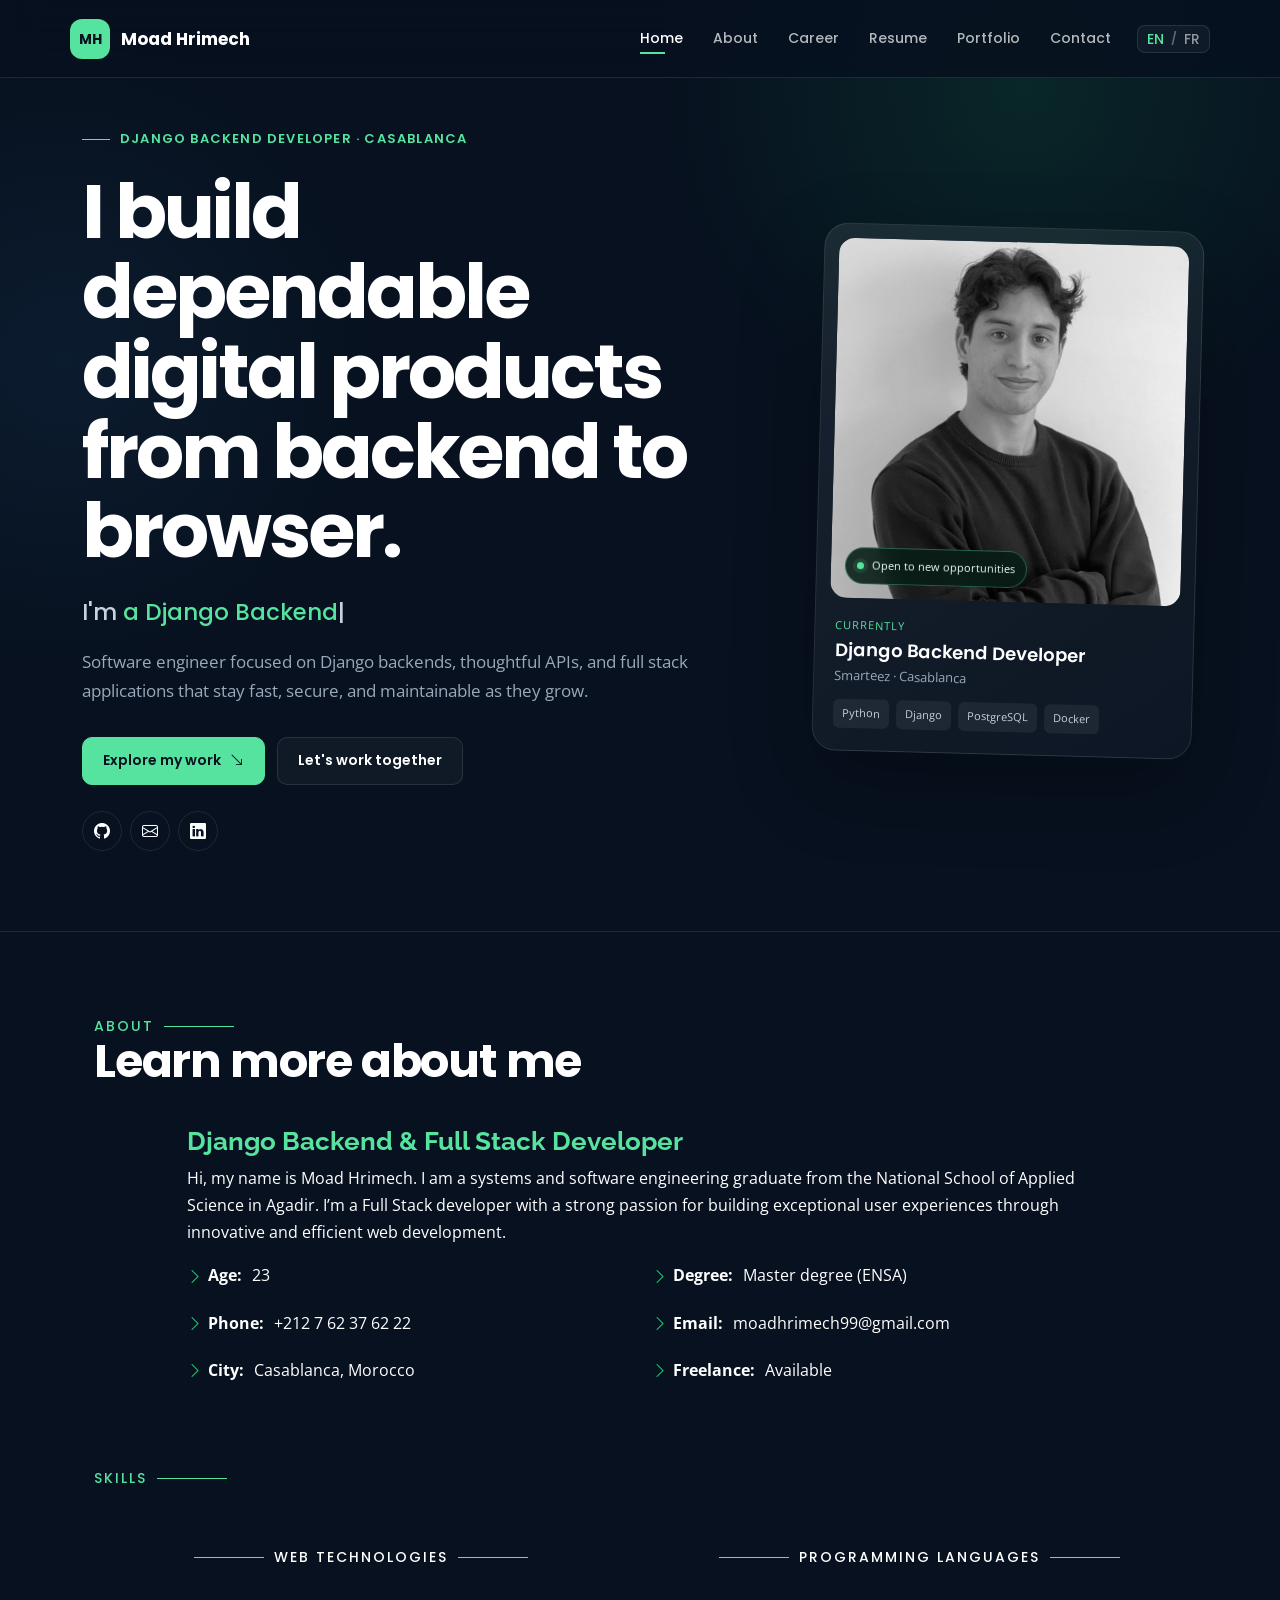
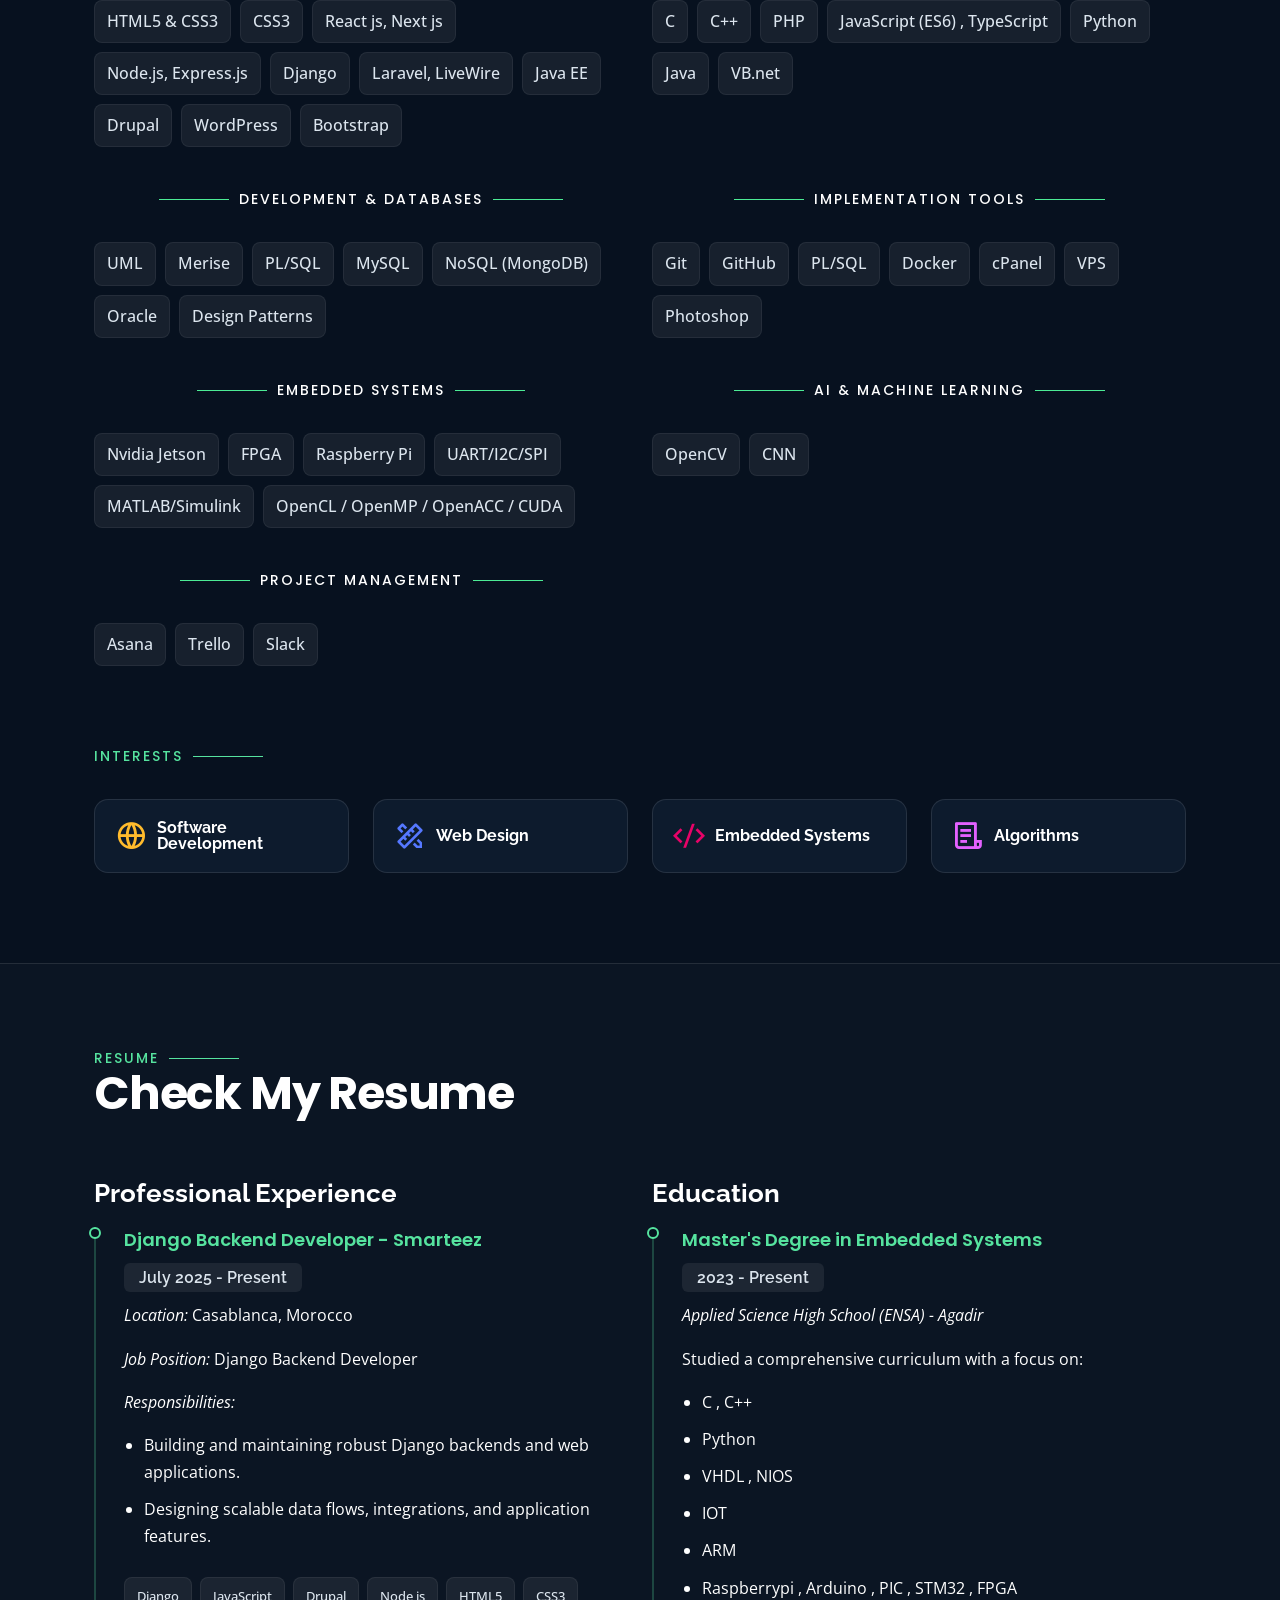
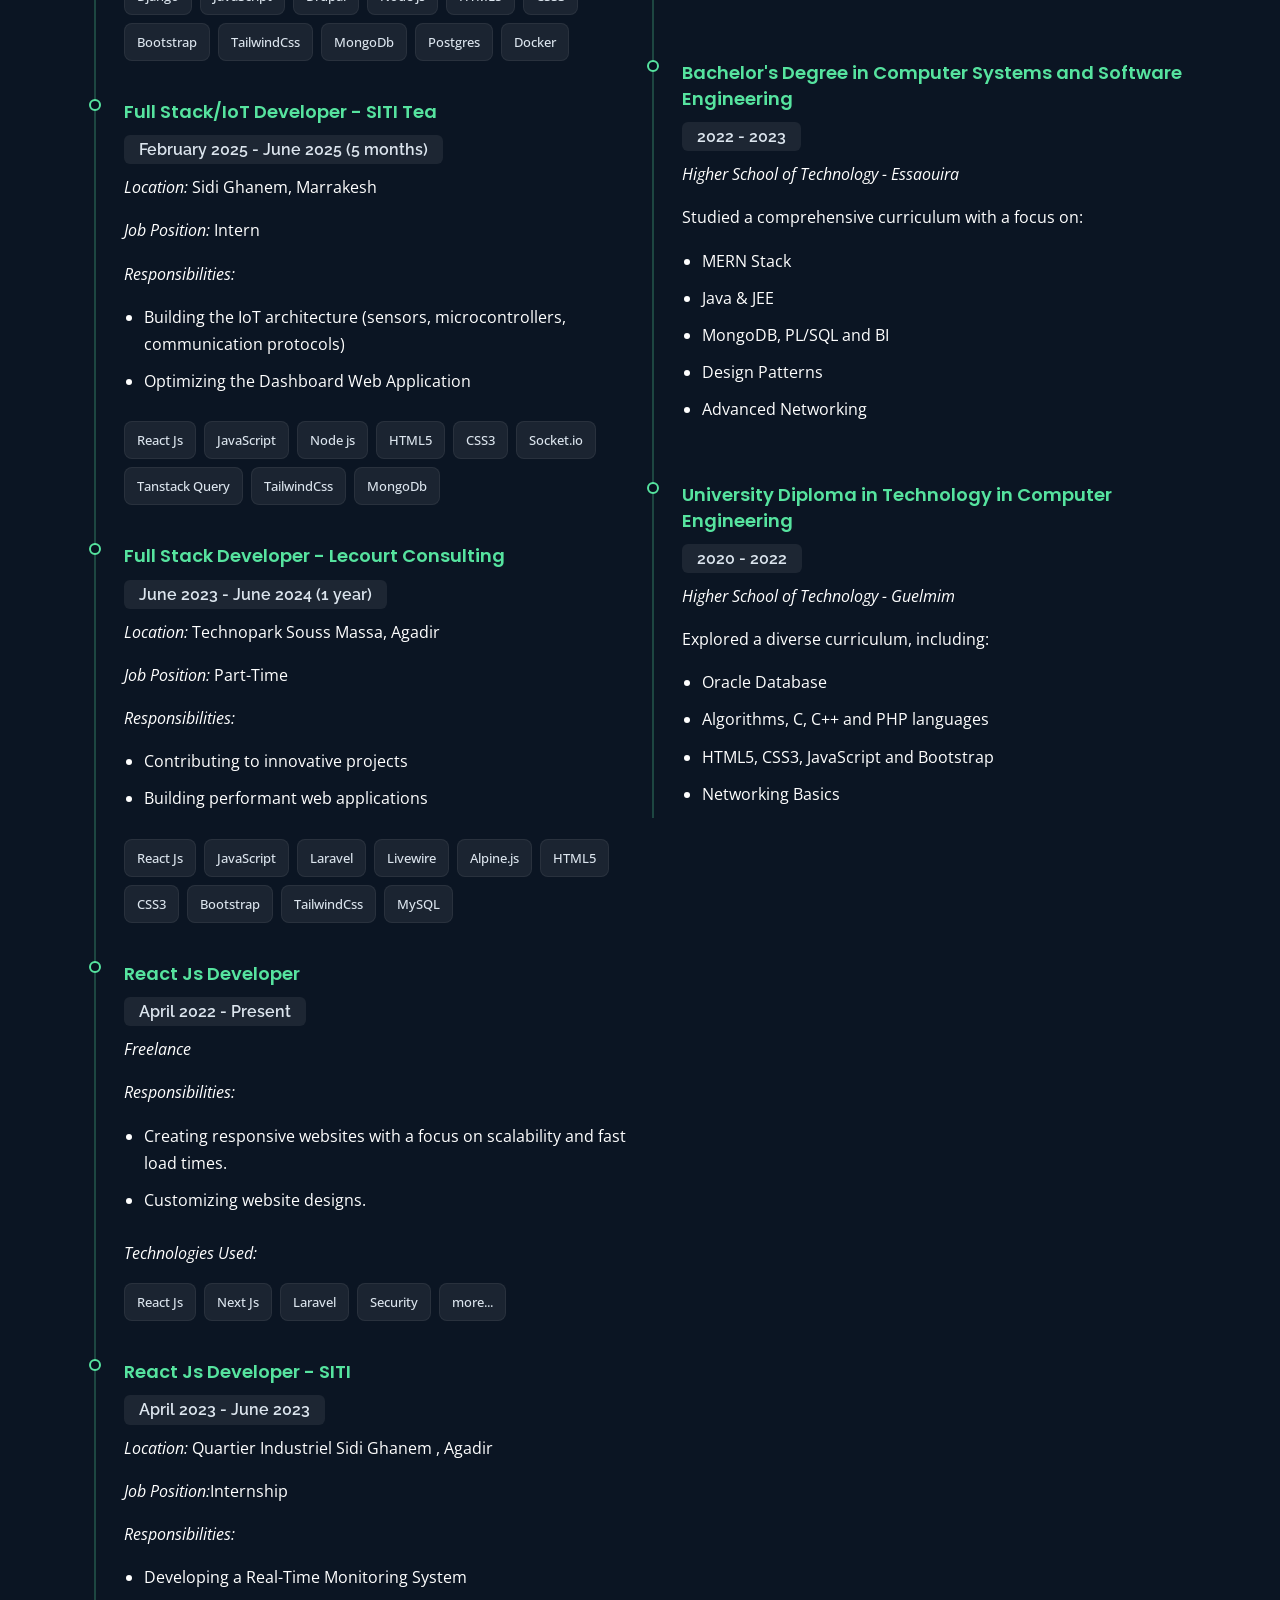
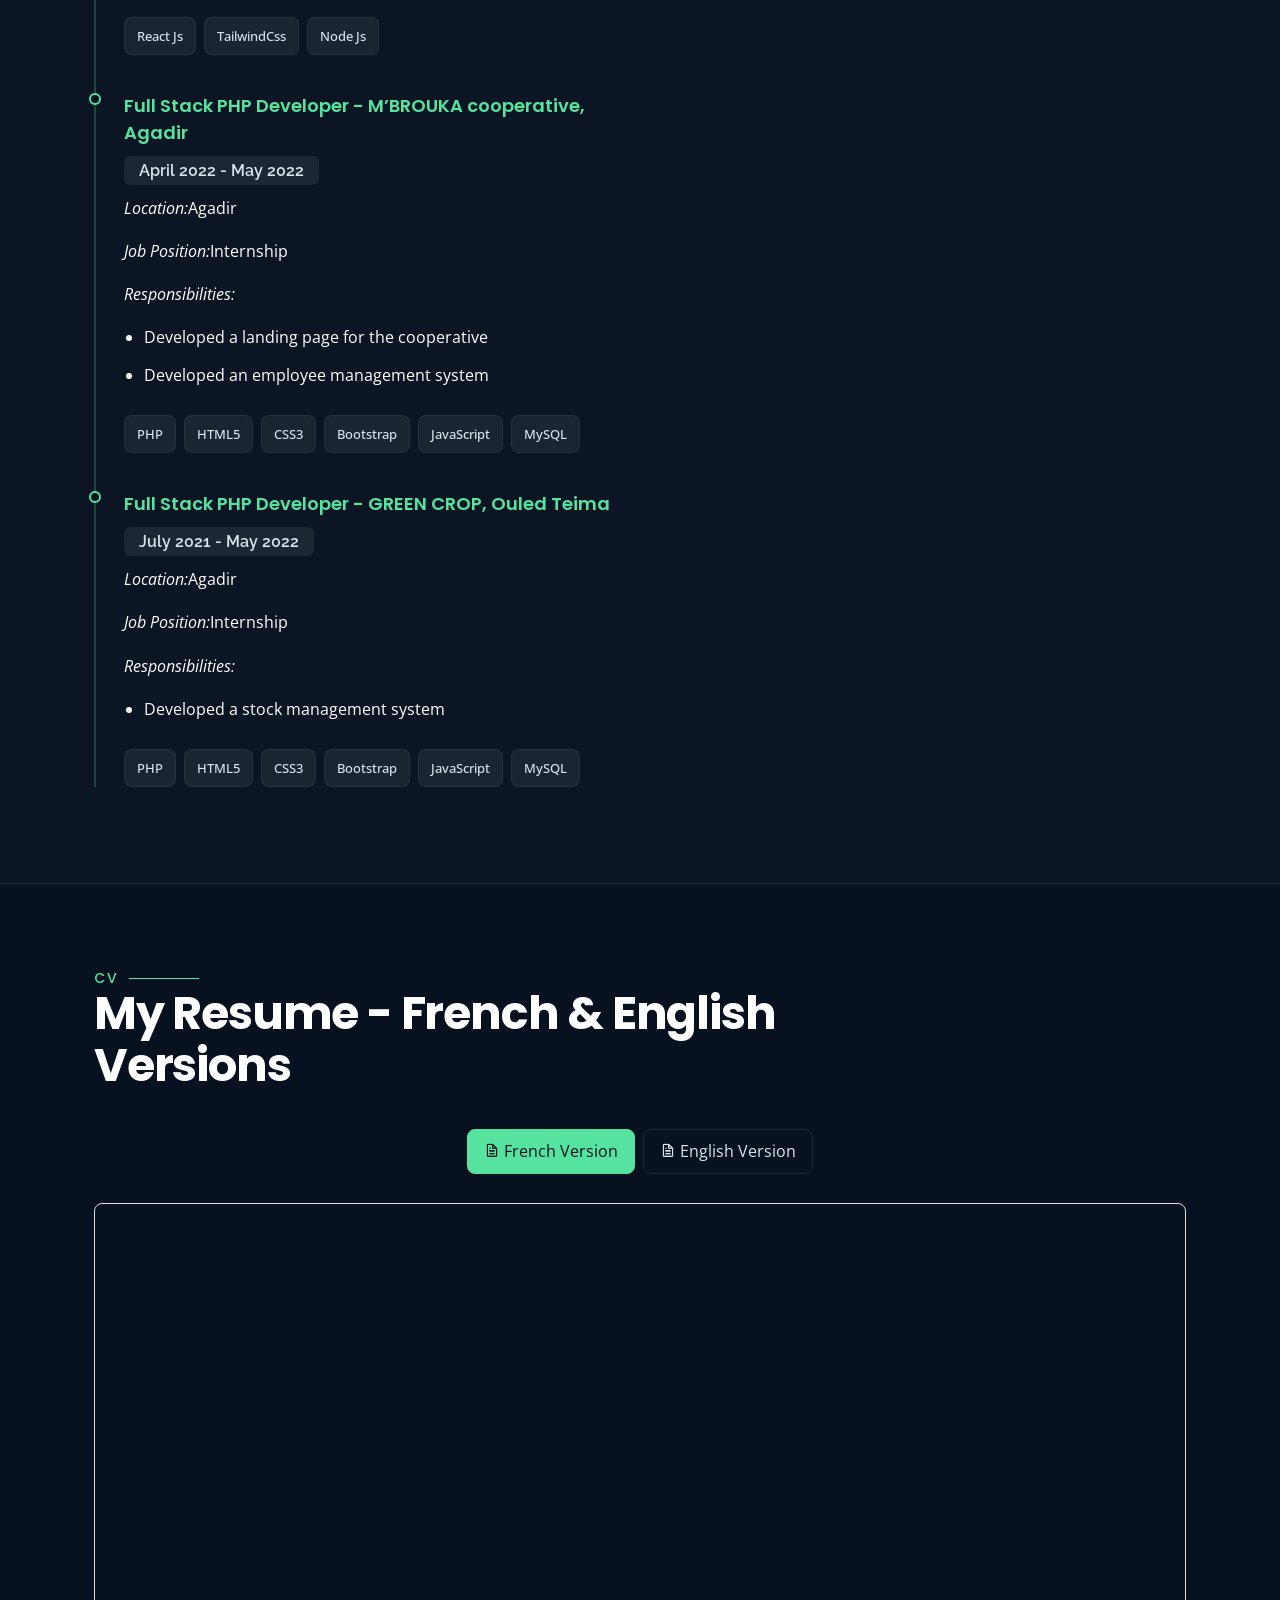
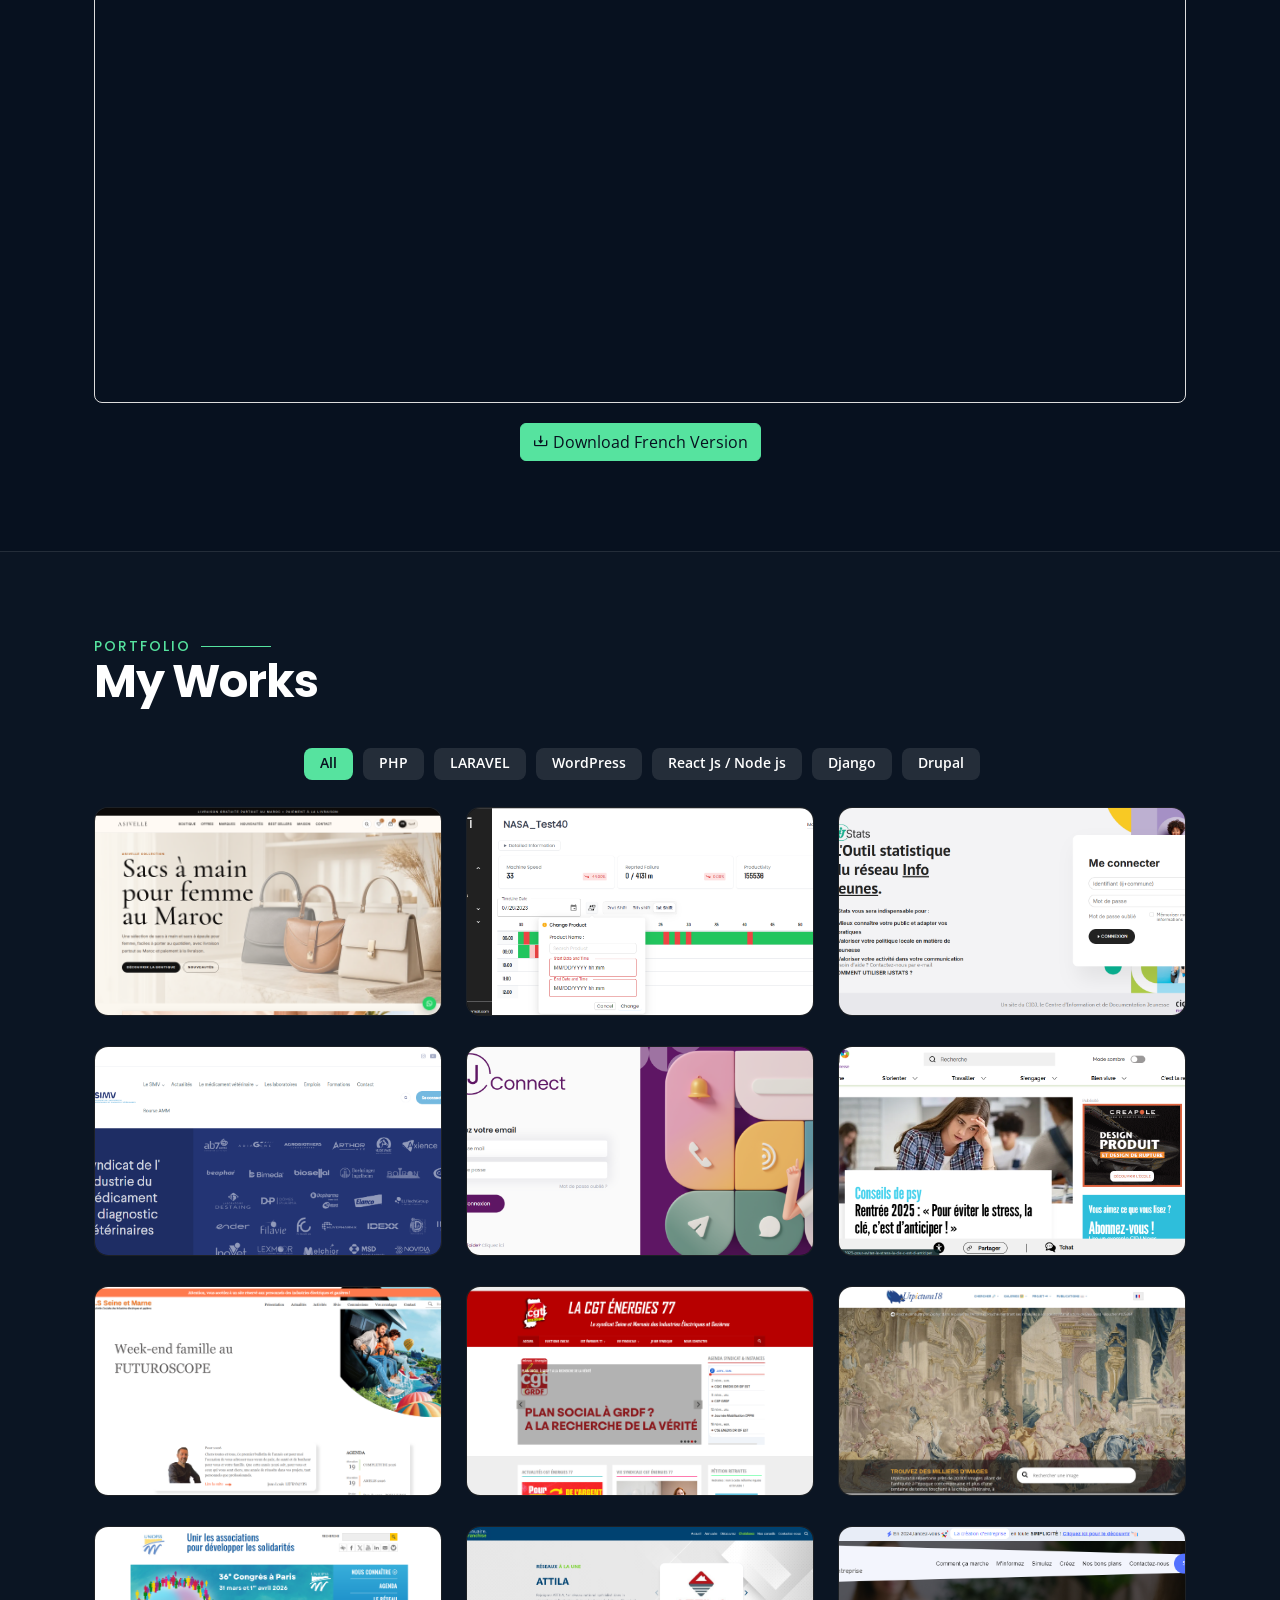
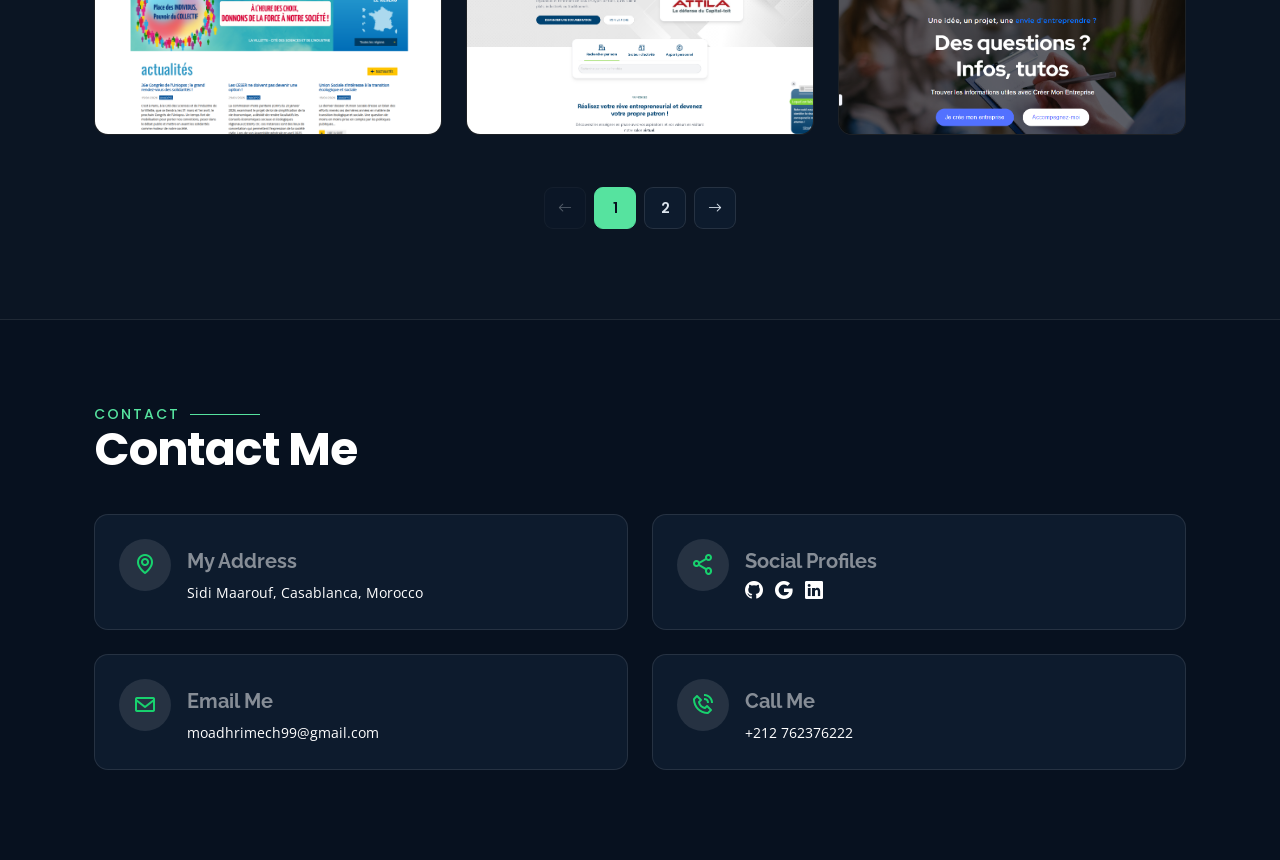
==== index.html @ b6065b47 "new look" ====
<!DOCTYPE html>
<html lang="en">

<head>
  <meta charset="utf-8" />
  <meta content="width=device-width, initial-scale=1.0" name="viewport" />

  <title>Moad Hrimech | Django Backend &amp; Full Stack Developer</title>
  <meta name="description"
    content="Portfolio of Moad Hrimech, a Django backend and full stack developer in Casablanca building APIs, data platforms, and scalable web applications." />
  <meta name="author" content="Moad Hrimech" />
  <meta name="robots" content="index, follow, max-snippet:-1, max-image-preview:large, max-video-preview:-1" />
  <meta name="theme-color" content="#07111f" />
  
  <!-- Canonical URL -->
  <link rel="canonical" href="https://moadhrimech.netlify.app/" />
  <link rel="alternate" hreflang="en" href="https://moadhrimech.netlify.app/" />
  <link rel="alternate" hreflang="fr" href="https://moadhrimech.netlify.app/fr/" />
  <link rel="alternate" hreflang="x-default" href="https://moadhrimech.netlify.app/" />
  
  <!-- Open Graph / Facebook -->
  <meta property="og:type" content="profile" />
  <meta property="og:url" content="https://moadhrimech.netlify.app/" />
  <meta property="og:title" content="Moad Hrimech | Django Backend &amp; Full Stack Developer" />
  <meta property="og:description"
    content="Django backend and full stack developer building reliable APIs, data platforms, and scalable web applications." />
  <meta property="og:image" content="https://moadhrimech.netlify.app/assets/img/image.png" />
  <meta property="og:image:secure_url" content="https://moadhrimech.netlify.app/assets/img/image.png" />
  <meta property="og:image:type" content="image/png" />
  <meta property="og:image:width" content="865" />
  <meta property="og:image:height" content="1221" />
  <meta property="og:image:alt" content="Portrait of Moad Hrimech" />
  <meta property="og:site_name" content="Moad Hrimech Portfolio" />
  <meta property="og:locale" content="en_US" />
  <meta property="og:locale:alternate" content="fr_FR" />
  
  <!-- Twitter -->
  <meta property="twitter:card" content="summary_large_image" />
  <meta property="twitter:url" content="https://moadhrimech.netlify.app/" />
  <meta property="twitter:title" content="Moad Hrimech | Django Backend &amp; Full Stack Developer" />
  <meta property="twitter:description"
    content="Django backend and full stack developer building reliable APIs and scalable web applications." />
  <meta property="twitter:image" content="https://moadhrimech.netlify.app/assets/img/image.png" />
  <meta property="twitter:image:alt" content="Portrait of Moad Hrimech" />

  <!-- Preconnect to external domains for performance -->
  <link rel="preconnect" href="https://fonts.googleapis.com" />
  <link rel="preconnect" href="https://fonts.gstatic.com" crossorigin />
  <link rel="preconnect" href="https://cdnjs.cloudflare.com" />
  <link rel="preconnect" href="https://www.googletagmanager.com" />
  
  <!-- Prefetch for faster DNS resolution -->
  <link rel="dns-prefetch" href="https://fonts.googleapis.com" />
  <link rel="dns-prefetch" href="https://cdnjs.cloudflare.com" />

<!-- Google tag (gtag.js) -->
<script async src="https://www.googletagmanager.com/gtag/js?id=G-MBV0849548"></script>
<script>
  window.dataLayer = window.dataLayer || [];
  function gtag(){dataLayer.push(arguments);}
  gtag('js', new Date());

  gtag('config', 'G-MBV0849548');
</script>

  <!-- Structured Data - Person & WebSite Schema -->
  <script id="person-schema" type="application/ld+json">
  {
    "@context": "https://schema.org",
    "@type": "Person",
    "name": "Moad Hrimech",
    "alternateName": "Hrimech Moad",
    "url": "https://moadhrimech.netlify.app/",
    "image": "https://moadhrimech.netlify.app/assets/img/image.png",
    "description": "Django backend and full stack developer specializing in reliable APIs and scalable web applications",
    "jobTitle": "Django Backend Developer",
    "worksFor": {
      "@type": "Organization",
      "name": "Smarteez"
    },
    "knowsLanguage": ["English", "French", "Arabic"],
    "sameAs": [
      "https://github.com/cdmoad",
      "https://www.linkedin.com/in/moad-hrimech-99b88822b/"
    ],
    "contactPoint": {
      "@type": "ContactPoint",
      "contactType": "Professional Contact",
      "telephone": "+212-762-376-222",
      "email": "moadhrimech99@gmail.com"
    },
    "address": {
      "@type": "PostalAddress",
      "addressLocality": "Casablanca",
      "addressRegion": "Casablanca",
      "addressCountry": "MA",
      "streetAddress": "Sidi Maarouf"
    },
    "knowsAbout": [
      "React.js",
      "Node.js",
      "Laravel",
      "Livewire",
      "Drupal",
      "Django",
      "PHP",
      "JavaScript",
      "TypeScript",
      "MySQL",
      "MongoDB",
      "Docker",
      "Git"
    ]
  }
  </script>
  
  <!-- Structured Data - WebSite Schema -->
  <script id="website-schema" type="application/ld+json">
  {
    "@context": "https://schema.org",
    "@type": "WebSite",
    "name": "Moad Hrimech | Django Backend & Full Stack Developer",
    "url": "https://moadhrimech.netlify.app/",
    "description": "Portfolio of Moad Hrimech, Django backend and full stack developer",
    "image": "https://moadhrimech.netlify.app/assets/img/image.png",
    "author": {
      "@type": "Person",
      "name": "Moad Hrimech"
    },
    "inLanguage": ["en-US", "fr-FR"]
  }
  </script>

  <!-- Favicons -->
  <link href="/assets/img/favicon.png" rel="icon" />

  <!-- Google Fonts -->
  <link
    href="https://fonts.googleapis.com/css?family=Open+Sans:300,300i,400,400i,600,600i,700,700i|Raleway:300,300i,400,400i,500,500i,600,600i,700,700i|Poppins:300,300i,400,400i,500,500i,600,600i,700,700i&amp;display=swap"
    rel="stylesheet" />

  <!-- Vendor CSS Files -->
  <link rel="stylesheet" href="https://cdnjs.cloudflare.com/ajax/libs/animate.css/4.1.1/animate.min.css" />
  <link href="/assets/vendor/bootstrap/css/bootstrap.min.css" rel="stylesheet" />
  <link href="/assets/vendor/bootstrap-icons/bootstrap-icons.css" rel="stylesheet" />
  <link href="/assets/vendor/boxicons/css/boxicons.min.css" rel="stylesheet" />
  <link href="/assets/vendor/remixicon/remixicon.css" rel="stylesheet" />
  <link href="/assets/vendor/swiper/swiper-bundle.min.css" rel="stylesheet" />

  <!-- Template Main CSS File -->
  <link href="/assets/css/style.css" rel="stylesheet" />


</head>

<body>
  <a class="skip-link" href="#about">Skip to content</a>
  <!-- ======= Header ======= -->
  <header id="header">
    <div class="container header-shell">
      <a class="brand" href="#header" aria-label="Moad Hrimech, home">
        <span class="brand-mark">MH</span>
        <span>Moad Hrimech</span>
      </a>
      <nav id="navbar" class="navbar">
        <ul>
          <li><a class="nav-link active" href="#header">Home</a></li>
          <li><a class="nav-link" href="#about">About</a></li>
          <li><a class="nav-link" href="#resume">Career</a></li>
          <li><a class="nav-link" href="#cv">Resume</a></li>
          <li><a class="nav-link" href="#portfolio">Portfolio</a></li>
          <li><a class="nav-link" href="#contact">Contact</a></li>
        </ul>
        <div class="language-switcher" aria-label="Language selector">
          <a href="/" data-language="en" lang="en">EN</a>
          <span aria-hidden="true">/</span>
          <a href="/fr/" data-language="fr" lang="fr">FR</a>
        </div>
        <i class="bi bi-list mobile-nav-toggle"></i>
      </nav>
      <div class="hero-grid">
        <div class="hero-copy">
          <p class="eyebrow"><span></span> Django backend developer · Casablanca</p>
          <h1>I build dependable digital products from backend to browser.</h1>
          <p class="hero-role">I'm <span class="typing"></span></p>
          <p class="hero-intro">
            Software engineer focused on Django backends, thoughtful APIs, and full stack applications that stay fast,
            secure, and maintainable as they grow.
          </p>
          <div class="hero-actions">
            <a class="button button-primary" href="#portfolio">Explore my work <i class="bi bi-arrow-down-right"></i></a>
            <a class="button button-secondary" href="mailto:moadhrimech99@gmail.com">Let's work together</a>
          </div>
          <div class="social-links" aria-label="Social links">
            <a href="https://github.com/cdmoad" class="github" aria-label="GitHub"><i class="bi bi-github"></i></a>
            <a href="mailto:moadhrimech99@gmail.com" class="google" aria-label="Email"><i class="bi bi-envelope"></i></a>
            <a href="https://www.linkedin.com/in/moad-hrimech-99b88822b/" target="_blank" rel="noreferrer" class="linkedin" aria-label="LinkedIn"><i class="bi bi-linkedin"></i></a>
          </div>
        </div>
        <div class="hero-card" aria-label="Current role">
          <div class="hero-photo-wrap">
            <img src="/assets/img/image.png" width="865" height="1221" alt="Moad Hrimech, Django backend and full stack developer" class="hero-photo" decoding="async" fetchpriority="high" />
            <span class="availability"><i></i> Open to new opportunities</span>
          </div>
          <div class="current-role">
            <span class="role-label">Currently</span>
            <strong>Django Backend Developer</strong>
            <span>Smarteez · Casablanca</span>
          </div>
          <div class="hero-stack" aria-label="Core technologies">
            <span>Python</span><span>Django</span><span>PostgreSQL</span><span>Docker</span>
          </div>
        </div>
      </div>
    </div>
  </header>
  <!-- End Header -->

  <!-- ======= About Section ======= -->
  <section id="about" class="about">
    <!-- ======= About Me ======= -->
    <div class="about-me container">
      <div class="section-title">
        <h2>About</h2>
        <p>Learn more about me</p>
      </div>

      <div class="row">
        <div class="col-lg-10 content">
          <h3>Django Backend &amp; Full Stack Developer</h3>
          <p>
            Hi, my name is Moad Hrimech. I am a systems and software engineering graduate from the National School of Applied Science in Agadir. I’m a Full Stack developer with a strong passion for building exceptional user experiences through innovative and efficient web development.


          </p>
          <div class="row">
            <div class="col-lg-6">
              <ul>
                <li>
                  <i class="bi bi-chevron-right"></i> <strong>Age:</strong>
                  <span id="ageSpan"></span>
                </li>
                <li>
                  <i class="bi bi-chevron-right"></i> <strong>Phone:</strong>
                  <span>+212 7 62 37 62 22</span>
                </li>
                <li>
                  <i class="bi bi-chevron-right"></i> <strong>City:</strong>
                  <span>Casablanca, Morocco</span>
                </li>
              </ul>
            </div>
            <div class="col-lg-6">
              <ul>
                <li>
                  <i class="bi bi-chevron-right"></i>
                  <strong>Degree:</strong> <span>Master degree (ENSA)</span>
                </li>
                <li>
                  <i class="bi bi-chevron-right"></i> <strong>Email:</strong>
                  <span>moadhrimech99@gmail.com</span>
                </li>
                <li>
                  <i class="bi bi-chevron-right"></i>
                  <strong>Freelance:</strong> <span>Available</span>
                </li>
              </ul>
            </div>
          </div>
        </div>
      </div>
    </div>
    <!-- End About Me -->

    <!-- ======= Counts ======= -->
    <!-- <div class="counts container">

      <div class="row">

        <div class="col-lg-3 col-md-6">
          <div class="count-box">
            <i class="bi bi-emoji-smile"></i>
            <span data-purecounter-start="0" data-purecounter-end="232" data-purecounter-duration="1"
              class="purecounter"></span>
            <p>Happy Clients</p>
          </div>
        </div>

        <div class="col-lg-3 col-md-6 mt-5 mt-md-0">
          <div class="count-box">
            <i class="bi bi-journal-richtext"></i>
            <span data-purecounter-start="0" data-purecounter-end="521" data-purecounter-duration="1"
              class="purecounter"></span>
            <p>Projects</p>
          </div>
        </div>

        <div class="col-lg-3 col-md-6 mt-5 mt-lg-0">
          <div class="count-box">
            <i class="bi bi-headset"></i>
            <span data-purecounter-start="0" data-purecounter-end="1463" data-purecounter-duration="1"
              class="purecounter"></span>
            <p>Hours Of Support</p>
          </div>
        </div>

        <div class="col-lg-3 col-md-6 mt-5 mt-lg-0">
          <div class="count-box">
            <i class="bi bi-award"></i>
            <span data-purecounter-start="0" data-purecounter-end="24" data-purecounter-duration="1"
              class="purecounter"></span>
            <p>Awards</p>
          </div>
        </div>

      </div>

    </div> -->
    <!-- End Counts -->

    <!-- ======= Skills  ======= -->
    <div class="skills container">
      <div class="section-title">
        <h2>Skills</h2>
      </div>
      <div class="row skills-content">
        <!-- Start Web technologies-->
        <div class="col-lg-6">
          <div class="sub-section-title section-title">
            <h5>Web technologies</h5>
          </div>
          <ul class="skills-list">
            <li>HTML5 & CSS3</li>
            <li>CSS3</li>
            <li>React js, Next js</li>
            <li>Node.js, Express.js</li>
            <li>Django</li>
            <li>Laravel, LiveWire</li>
            <li>Java EE</li>
            <li>Drupal</li>
            <li>WordPress</li>
            <li>Bootstrap</li>
          </ul>
        </div>
        <!-- End Web technologies-->
        <!-- Start Programming Languages-->
        <div class="col-lg-6">
          <div class="sub-section-title section-title">
            <h5>Programming Languages</h5>
          </div>
          <ul class="skills-list">
            <li>C</li>
            <li>C++</li>
            <li>PHP</li>
            <li>JavaScript (ES6) , TypeScript</li>
            <li>Python</li>
            <li>Java</li>
            <li>VB.net</li>
          </ul>
        </div>
        <!-- End Programming Languages-->
      </div>
      <div class="row skills-content">
        <!-- Start Development & Databases-->
        <div class="col-lg-6">
          <div class="sub-section-title section-title">
            <h5>Development & Databases</h5>
          </div>
          <ul class="skills-list">
            <li>UML</li>
            <li>Merise</li>
            <li>PL/SQL</li>
            <li>MySQL</li>
            <li>NoSQL (MongoDB)</li>
            <li>Oracle</li>
            <li>Design Patterns</li>
          </ul>
        </div>
        <!-- End Development & Databases-->
        <!-- Start Implementation Tools-->
        <div class="col-lg-6">
          <div class="sub-section-title section-title">
            <h5>Implementation Tools</h5>
          </div>
          <ul class="skills-list">
            <li>Git</li>
            <li>GitHub</li>
            <li>PL/SQL</li>
            <li>Docker</li>
            <li>cPanel</li>
            <li>VPS</li>
            <li>Photoshop</li>
          </ul>
        </div>
        <!-- End Implementation Tools-->
      </div>
      <div class="row skills-content">
        <!-- Start Embedded Systems Skills -->
        <div class="col-lg-6">
          <div class="sub-section-title section-title">
            <h5>Embedded Systems</h5>
          </div>
          <ul class="skills-list">
            <li>Nvidia Jetson</li>
            <li>FPGA</li>
            <li>Raspberry Pi</li>
            <li>UART/I2C/SPI</li>
            <li>MATLAB/Simulink</li>
            <li>OpenCL / OpenMP / OpenACC / CUDA</li>
          </ul>
        </div>
        <!-- End Embedded Systems Skills -->
        <div class="col-lg-6">
          <div class="sub-section-title section-title">
            <h5>AI & Machine Learning</h5>
          </div>
          <ul class="skills-list">
            <li>OpenCV</li>
            <li>CNN</li>
          </ul>
        </div>
        
        <!-- End Development Skills -->
      </div>
      
      <div class="row skills-content">
        <!-- Start IProject Management-->
        <div class="col-lg-6">
          <div class="sub-section-title section-title">
            <h5>Project Management</h5>
          </div>
          <ul class="skills-list">
            <li>Asana</li>
            <li>Trello</li>
            <li>Slack</li>
          </ul>
        </div>
        <!-- End IProject Management-->
      </div>
    </div>
    <!-- End Skills -->

    <!-- ======= Interests ======= -->
    <div class="interests container">
      <div class="section-title">
        <h2>Interests</h2>
      </div>
      <div class="row">
        <div class="col-lg-3 col-md-4">
          <div class="icon-box">
            <i class="ri-global-line" style="color: #ffbb2c"></i>
            <h3>Software Development</h3>
          </div>
        </div>
        <div class="col-lg-3 col-md-4 mt-4 mt-md-0">
          <div class="icon-box">
            <i class="ri-pencil-ruler-2-line" style="color: #5578ff"></i>
            <h3>Web Design</h3>
          </div>
        </div>
        <div class="col-lg-3 col-md-4 mt-4 mt-md-0">
          <div class="icon-box">
            <i class="ri-code-s-slash-fill" style="color: #e80368"></i>
            <h3>Embedded Systems</h3>
          </div>
        </div>
        <div class="col-lg-3 col-md-4 mt-4 mt-lg-0">
          <div class="icon-box">
            <i class="ri-file-list-3-line" style="color: #e361ff"></i>
            <h3>Algorithms</h3>
          </div>
        </div>
      </div>
    </div>
    <!-- End Interests -->

    <!-- ======= Testimonials ======= -->
    <!-- <div class="testimonials container">
      <div class="section-title">
        <h2>Testimonials</h2>
      </div>
      <div class="testimonials-slider swiper" data-aos="fade-up" data-aos-delay="100">
        <div class="swiper-wrapper">
          <div class="swiper-slide">
            <div class="testimonial-item">
              <p>
                <i class="bx bxs-quote-alt-left quote-icon-left"></i>
                Proin iaculis purus consequat sem cure digni ssim donec porttitora entum suscipit rhoncus. Accusantium
                quam, ultricies eget id, aliquam eget nibh et. Maecen aliquam, risus at semper.
                <i class="bx bxs-quote-alt-right quote-icon-right"></i>
              </p>
              <img src="/assets/img/testimonials/testimonials-1.jpg" class="testimonial-img" alt="">
              <h3>Saul Goodman</h3>
              <h4>Ceo &amp; Founder</h4>
            </div>
          </div>
          <div class="swiper-slide">
            <div class="testimonial-item">
              <p>
                <i class="bx bxs-quote-alt-left quote-icon-left"></i>
                Export tempor illum tamen malis malis eram quae irure esse labore quem cillum quid cillum eram malis
                quorum velit fore eram velit sunt aliqua noster fugiat irure amet legam anim culpa.
                <i class="bx bxs-quote-alt-right quote-icon-right"></i>
              </p>
              <img src="/assets/img/testimonials/testimonials-2.jpg" class="testimonial-img" alt="">
              <h3>Sara Wilsson</h3>
              <h4>Designer</h4>
            </div>
          </div>
        </div>
        <div class="swiper-pagination"></div>
      </div>
      <div class="owl-carousel testimonials-carousel">
      </div>
    </div> -->
    <!-- End Testimonials  -->
  </section>
  <!-- End About Section -->

  <!-- ======= Resume Section ======= -->
  <section id="resume" class="resume">
    <div class="container">
      <div class="section-title">
        <h2>Resume</h2>
        <p>Check My Resume</p>
      </div>

      <div class="row">
        <div class="col-lg-6">
          <h3 class="resume-title">Professional Experience</h3>
          <div class="resume-item">
            <h4>Django Backend Developer - Smarteez</h4>
            <h5>July 2025 - Present</h5>
            <p><em>Location:</em> Casablanca, Morocco</p>
            <p><em>Job Position:</em> Django Backend Developer</p>
            <p><em>Responsibilities:</em></p>
            <ul>
              <li>Building and maintaining robust Django backends and web applications.</li>
              <li>Designing scalable data flows, integrations, and application features.</li>
            </ul>
            <div class="used-technologies">
              <span>Django</span>
              <span>JavaScript</span>
              <span>Drupal</span>
              <span>Node js</span>
              <span>HTML5</span>
              <span>CSS3</span>
              <span>Bootstrap</span>
              <span>TailwindCss</span>
              <span>MongoDb</span>
              <span>Postgres</span>
              <span>Docker</span>
            </div>
          </div>
          <div class="resume-item">
            <h4>Full Stack/IoT Developer - SITI Tea</h4>
            <h5>February 2025 - June 2025 (5 months)</h5>
            <p><em>Location:</em> Sidi Ghanem, Marrakesh</p>
            <p><em>Job Position:</em> Intern</p>
            <p><em>Responsibilities:</em></p>
            <ul>
              <li>Building the IoT architecture (sensors, microcontrollers, communication protocols)</li>
              <li>Optimizing the Dashboard Web Application</li>
            </ul>
            <div class="used-technologies">
              <span>React Js</span>
              <span>JavaScript</span>
              <span>Node js</span>
              <span>HTML5</span>
              <span>CSS3</span>
              <span>Socket.io</span>
              <span>Tanstack Query</span>
              <span>TailwindCss</span>
              <span>MongoDb</span>
            </div>
          </div>
          <div class="resume-item">
            <h4>Full Stack Developer - Lecourt Consulting</h4>
            <h5>June 2023 - June 2024 (1 year)</h5>
            <p><em>Location:</em> Technopark Souss Massa, Agadir</p>
            <p><em>Job Position:</em> Part-Time</p>
            <p><em>Responsibilities:</em></p>
            <ul>
              <li>Contributing to innovative projects</li>
              <li>Building performant web applications</li>
            </ul>
            <div class="used-technologies">
              <span>React Js</span>
              <span>JavaScript</span>
              <span>Laravel</span>
              <span>Livewire</span>
              <span>Alpine.js</span>
              <span>HTML5</span>
              <span>CSS3</span>
              <span>Bootstrap</span>
              <span>TailwindCss</span>
              <span>MySQL</span>
            </div>
          </div>
          <div class="resume-item">
            <h4>React Js Developer</h4>
            <h5>April 2022 - Present</h5>
            <p><em>Freelance</em></p>
            <p><em>Responsibilities:</em></p>
            <ul>
              <li>
                Creating responsive websites with a focus on scalability and fast load times.
              </li>
              <li>Customizing website designs.</li>
            </ul>
            <p><em>Technologies Used:</em></p>
            <div class="used-technologies">
              <span>React Js</span>
              <span>Next Js</span>
              <span>Laravel</span>
              <span>Security</span>
              <span>more...</span>
            </div>
          </div>

          <div class="resume-item">
            <h4>React Js Developer - SITI</h4>
            <h5>April 2023 - June 2023</h5>
            <p><em>Location:</em> Quartier Industriel Sidi Ghanem , Agadir</p>
            <p><em>Job Position:</em>Internship</p>
            <p><em>Responsibilities:</em></p>
            <ul>
              <li>Developing a Real-Time Monitoring System</li>
            </ul>
            <div class="used-technologies">
              <span>React Js</span>
              <span>TailwindCss</span>
              <span>Node Js</span>
            </div>
          </div>
          <div class="resume-item">
            <h4>
              Full Stack PHP Developer - M’BROUKA cooperative,
              Agadir
            </h4>
            <h5>April 2022 - May 2022</h5>
            <p><em>Location:</em>Agadir</p>
            <p><em>Job Position:</em>Internship</p>
            <p><em>Responsibilities:</em></p>
            <ul>
              <li>Developed a landing page for the cooperative</li>
              <li>Developed an employee management system</li>
            </ul>
            <div class="used-technologies">
              <span>PHP</span>
              <span>HTML5</span>
              <span>CSS3</span>
              <span>Bootstrap</span>
              <span>JavaScript</span>
              <span>MySQL</span>
            </div>
          </div>
          <div class="resume-item">
            <h4>
              Full Stack PHP Developer - GREEN CROP,
              Ouled Teima
            </h4>
            <h5>July 2021 - May 2022</h5>
            <p><em>Location:</em>Agadir</p>
            <p><em>Job Position:</em>Internship</p>
            <p><em>Responsibilities:</em></p>
            <ul>
              <li>Developed a stock management system</li>
            </ul>
            <div class="used-technologies">
              <span>PHP</span>
              <span>HTML5</span>
              <span>CSS3</span>
              <span>Bootstrap</span>
              <span>JavaScript</span>
              <span>MySQL</span>
            </div>
          </div>
        </div>
        <div class="col-lg-6">
          <h3 class="resume-title">Education</h3>
          <div class="resume-item">
            <h4>
              Master's Degree in Embedded Systems
            </h4>
            <h5>2023 - Present</h5>
            <p><em>Applied Science High School (ENSA) - Agadir</em></p>
            <p>Studied a comprehensive curriculum with a focus on:</p>
            <ul>
              <li>C , C++</li>
              <li>Python</li>
              <li>VHDL , NIOS</li>
              <li>IOT</li>
              <li>ARM</li>
              <li>Raspberrypi , Arduino , PIC , STM32 , FPGA</li>
            </ul>
          </div>
          <div class="resume-item">
            <h4>
              Bachelor's Degree in Computer Systems and Software Engineering
            </h4>
            <h5>2022 - 2023</h5>
            <p><em>Higher School of Technology - Essaouira</em></p>
            <p>Studied a comprehensive curriculum with a focus on:</p>
            <ul>
              <li>MERN Stack</li>
              <li>Java & JEE</li>
              <li>MongoDB, PL/SQL and BI</li>
              <li>Design Patterns</li>
              <li>Advanced Networking</li>
            </ul>
          </div>
          <div class="resume-item">
            <h4>University Diploma in Technology in Computer Engineering</h4>
            <h5>2020 - 2022</h5>
            <p><em>Higher School of Technology - Guelmim</em></p>
            <p>Explored a diverse curriculum, including:</p>
            <ul>
              <li>Oracle Database</li>
              <li>Algorithms, C, C++ and PHP languages</li>
              <li>HTML5, CSS3, JavaScript and Bootstrap</li>
              <li>Networking Basics</li>
            </ul>
          </div>
        </div>
      </div>
    </div>
  </section>
  <!-- End Resume Section -->

  <!-- ======= Services Section ======= -->
  <section id="cv" class="cv">
    <div class="container">
      <div class="section-title">
        <h2>CV</h2>
        <p>My Resume - French & English Versions</p>
      </div>

      <!-- Resume Tabs -->
      <div class="resume-tabs">
        <ul class="nav nav-tabs" id="resumeTabs" role="tablist" style="margin-bottom: 30px; justify-content: center;">
          <li class="nav-item" role="presentation">
            <button class="nav-link active" id="french-tab" data-bs-toggle="tab" data-bs-target="#frenchResume" type="button" role="tab" aria-controls="frenchResume" aria-selected="true">
              <i class="bx bx-file"></i> French Version
            </button>
          </li>
          <li class="nav-item" role="presentation">
            <button class="nav-link" id="english-tab" data-bs-toggle="tab" data-bs-target="#englishResume" type="button" role="tab" aria-controls="englishResume" aria-selected="false">
              <i class="bx bx-file"></i> English Version
            </button>
          </li>
        </ul>

        <div class="tab-content" id="resumeTabContent">
          <!-- French Resume Tab -->
          <div class="tab-pane fade show active" id="frenchResume" role="tabpanel" aria-labelledby="french-tab">
            <div style="height: 800px; border: 1px solid #ddd; border-radius: 8px; overflow: hidden;">
              <iframe id="french-pdf-viewer" src="/assets/documents/cv.pdf#navpanes=0&amp;page=1&amp;zoom=page-width" title="French resume PDF" loading="lazy" style="width: 100%; height: 100%; border: none;"></iframe>
            </div>
            <div style="text-align: center; margin-top: 20px;">
              <a href="/assets/documents/cv.pdf" download class="btn btn-primary">
                <i class="bx bx-download"></i> Download French Version
              </a>
            </div>
          </div>

          <!-- English Resume Tab -->
          <div class="tab-pane fade" id="englishResume" role="tabpanel" aria-labelledby="english-tab">
            <div style="height: 800px; border: 1px solid #ddd; border-radius: 8px; overflow: hidden;">
              <iframe id="english-pdf-viewer" src="/assets/documents/resume.pdf#navpanes=0&amp;page=1&amp;zoom=page-width" title="English resume PDF" loading="lazy" style="width: 100%; height: 100%; border: none;"></iframe>
            </div>
            <div style="text-align: center; margin-top: 20px;">
              <a href="/assets/documents/resume.pdf" download class="btn btn-primary">
                <i class="bx bx-download"></i> Download English Version
              </a>
            </div>
          </div>
        </div>
      </div>
    </div>
  </section>
  <!-- End Services Section -->

  <!-- ======= Portfolio Section ======= -->
  <section id="portfolio" class="portfolio">
    <div class="container">
      <div class="section-title">
        <h2>Portfolio</h2>
        <p>My Works</p>
      </div>

      <div class="row">
        <div class="col-lg-12 d-flex justify-content-center">
          <ul id="portfolio-flters">
            <li data-filter="*" class="filter-active">All</li>
            <li data-filter=".filter-php">PHP</li>
            <li data-filter=".filter-laravel">LARAVEL</li>
            <li data-filter=".filter-wordpress">WordPress</li>
            <li data-filter=".filter-react">React Js / Node js</li>
            <li data-filter=".filter-django">Django</li>
            <li data-filter=".filter-drupal">Drupal</li>
          </ul>
        </div>
      </div>

      <div class="row portfolio-container" id="portfolio-container">
        <!-- portfolio items -->
      </div>
      <nav class="project-pagination" aria-label="Portfolio pages">
        <ul id="portfolio-pagination"></ul>
      </nav>
    </div>
  </section>
  <!-- ======= Portfolio modal ======= -->
  <div id="portfolio-details" class="portfolio-details">
    <i class="bi bi-x-lg gclose" onclick="closeModal()"></i>
    <div class="container">
      <div class="row">
        <div class="col-lg-8">
          <h2 class="portfolio-title"></h2>
          <div class="portfolio-details-slider swiper">
            <div id="portfolio-images" class="swiper-wrapper align-items-center"></div>
            <div class="swiper-button-prev"></div>
            <div class="swiper-button-next"></div>

            <div class="swiper-scrollbar"></div>
          </div>
        </div>
        <div class="col-lg-4 portfolio-info">
          <h3>Project information</h3>
          <ul></ul>
          <p class="description"></p>
        </div>
        <div id="portfolio-used-technologies" class="used-technologies"></div>
      </div>
    </div>
  </div>
  <!-- End Portfolio modal -->
  <!-- End Portfolio Section -->

  <!-- ======= Contact Section ======= -->
  <section id="contact" class="contact">
    <div class="container">
      <div class="section-title">
        <h2>Contact</h2>
        <p>Contact Me</p>
      </div>

      <div class="row mt-2">
        <div class="col-md-6 d-flex align-items-stretch">
          <div class="info-box">
            <i class="bx bx-map"></i>
            <h3>My Address</h3>
            <p>Sidi Maarouf, Casablanca, Morocco</p>
          </div>
        </div>

        <div class="col-md-6 mt-4 mt-md-0 d-flex align-items-stretch">
          <div class="info-box">
            <i class="bx bx-share-alt"></i>
            <h3>Social Profiles</h3>
            <div class="social-links">
              <a href="https://github.com/cdmoad" class="github"><i class="bi bi-github"></i></a>
              <a href="mailto:moadhrimech99@gmail.com" class="google"><i class="bi bi-google"></i></a>
              <a href="https://www.linkedin.com/in/moad-hrimech-99b88822b/" target="_blank" class="linkedin"><i
                  class="bi bi-linkedin"></i></a>
            </div>
          </div>
        </div>

        <div class="col-md-6 mt-4 d-flex align-items-stretch">
          <div class="info-box">
            <i class="bx bx-envelope"></i>
            <h3>Email Me</h3>
            <p>moadhrimech99@gmail.com</p>
          </div>
        </div>
        <div class="col-md-6 mt-4 d-flex align-items-stretch">
          <div class="info-box">
            <i class="bx bx-phone-call"></i>
            <h3>Call Me</h3>
            <p>+212 762376222</p>
          </div>
        </div>
      </div>
    </div>
  </section>
  <!-- End Contact Section -->

  <!-- Vendor JS Files -->
  <script src="/assets/vendor/bootstrap/js/bootstrap.bundle.min.js"></script>
  <script src="/assets/vendor/swiper/swiper-bundle.min.js"></script>
  <script src="/assets/vendor/typed.js/typed.min.js"></script>
  <script src="/assets/js/i18n.js"></script>
  <script type="text/javascript">
    // Typed.js
    var typed = new Typed(".typing", {
      strings: window.siteI18n && window.siteI18n.isFrench
        ? ["développeur backend Django", "ingénieur logiciel", "développeur Full Stack"]
        : ["a Django Backend Developer", "a Software Engineer", "a Full Stack Developer"],
      loop: true,
      typeSpeed: 65,
      backSpeed: 65,
    });
    
    // Function to calculate age based on birthdate
    function calculateAge(birthdate) {
      const birthDate = new Date(birthdate);
      const currentDate = new Date();

      let age = currentDate.getFullYear() - birthDate.getFullYear();

      // Check if the birthday has occurred this year
      if (
        currentDate.getMonth() < birthDate.getMonth() ||
        (currentDate.getMonth() === birthDate.getMonth() && currentDate.getDate() < birthDate.getDate())
      ) {
        age--;
      }

      return age;
    }
    // Set the birthdate 
    const birthdate = '2003-01-28';

    // Calculate the age
    const age = calculateAge(birthdate);

    // Update the age in the HTML
    document.getElementById('ageSpan').innerText = age;

  </script>
  <!-- Template Main JS File -->
  <script src="/assets/js/main.js"></script>
  <script src="/assets/js/portfolio.js"></script>
</body>

</html>
---- assets/css/style.css ----
/*--------------------------------------------------------------
# General
--------------------------------------------------------------*/
body {
  font-family: "Open Sans", sans-serif;
  background-color: #09203a;
  color: #fff;
  position: relative;
  background: transparent;
}

body::before {
  content: "";
  position: fixed;
  background: #010e1b ;
  background-size: cover;
  left: 0;
  right: 0;
  top: 0;
  height: 100vh;
  z-index: -1;
}

@media (min-width: 1024px) {
  body::before {
    background-attachment: fixed;
  }
}

a {
  color: #18d26e;
  text-decoration: none;
}

a:hover {
  color: #35e888;
  text-decoration: none;
}

h1,
h2,
h3,
h4,
h5,
h6 {
  font-family: "Raleway", sans-serif;
}

/*--------------------------------------------------------------
# Header
--------------------------------------------------------------*/
#header {
  transition: ease-in-out 0.3s;
  position: relative;
  height: 100vh;
  display: flex;
  align-items: center;
  z-index: 997;
  overflow-y: auto;
}

#header * {
  transition: ease-in-out 0.3s;
}

#header h1 {
  font-size: 48px;
  margin: 0;
  padding: 0;
  line-height: 1;
  font-weight: 700;
  font-family: "Poppins", sans-serif;
}

#header h1 a,
#header h1 a:hover {
  color: #fff;
  line-height: 1;
  display: inline-block;
}

#header h2 {
  font-size: 24px;
  margin-top: 20px;
  color: rgba(255, 255, 255, 0.8);
}

#header h2 span {
  color: #fff;
  border-bottom: 2px solid #18d26e;
  padding-bottom: 6px;
}

#header img {
  padding: 0;
  margin: 0;
}

#header .social-links {
  margin-top: 40px;
  display: flex;
}

#header .social-links a {
  font-size: 16px;
  display: flex;
  justify-content: center;
  align-items: center;
  background: rgba(255, 255, 255, 0.1);
  color: #fff;
  line-height: 1;
  margin-right: 8px;
  border-radius: 50%;
  width: 40px;
  height: 40px;
}

#header .social-links a:hover {
  background: #18d26e;
}

@media (max-width: 992px) {
  #header h1 {
    font-size: 36px;
  }

  #header h2 {
    font-size: 20px;
    line-height: 30px;
  }

  #header .social-links {
    margin-top: 15px;
  }

  #header .container {
    display: flex;
    flex-direction: column;
    align-items: center;
  }
}

/* Header Top */
#header.header-top {
  height: 80px;
  position: fixed;
  left: 0;
  top: 0;
  right: 0;
  background: #09203a;  
}

#header.header-top .social-links,
#header.header-top h2 {
  display: none;
}

#header.header-top h1 {
  margin-right: auto;
  font-size: 36px;
}

#header.header-top img {
  max-height: 60px;
  margin-right: 20px !important;
}

#header.header-top .container {
  display: flex;
  align-items: center;
}

#header.header-top .navbar {
  margin: 0;
}

@media (max-width: 768px) {
  #header.header-top {
    height: 60px;
  }

  #header.header-top h1 {
    font-size: 26px;
  }
}

/*--------------------------------------------------------------
# Navigation Menu
--------------------------------------------------------------*/
/**
* Desktop Navigation 
*/
.navbar {
  padding: 0;
  margin-top: 35px;
}

.navbar ul {
  margin: 0;
  padding: 0;
  display: flex;
  list-style: none;
  align-items: center;
}

.navbar li {
  position: relative;
}

.navbar li+li {
  margin-left: 30px;
}

.navbar a,
.navbar a:focus {
  display: flex;
  align-items: center;
  justify-content: space-between;
  padding: 0;
  font-family: "Poppins", sans-serif;
  font-size: 16px;
  font-weight: 400;
  color: rgba(255, 255, 255, 0.7);
  white-space: nowrap;
  transition: 0.3s;
}

.navbar a i,
.navbar a:focus i {
  font-size: 12px;
  line-height: 0;
  margin-left: 5px;
}

.navbar a:before {
  content: "";
  position: absolute;
  width: 0;
  height: 2px;
  bottom: -4px;
  left: 0;
  background-color: #18d26e;
  visibility: hidden;
  width: 0px;
  transition: all 0.3s ease-in-out 0s;
}

.navbar a:hover:before,
.navbar li:hover>a:before,
.navbar .active:before {
  visibility: visible;
  width: 25px;
}

.navbar a:hover,
.navbar .active,
.navbar .active:focus,
.navbar li:hover>a {
  color: #fff;
}

.language-switcher {
  display: flex;
  align-items: center;
  gap: 7px;
  margin-left: 26px;
  padding: 6px 9px;
  color: rgba(255, 255, 255, .35);
  background: rgba(255, 255, 255, .04);
  border: 1px solid rgba(255, 255, 255, .1);
  border-radius: 8px;
  font: 600 12px/1 "Poppins", sans-serif;
}

.language-switcher a,
.language-switcher a:focus {
  display: inline;
  color: rgba(255, 255, 255, .55);
  font-size: 12px;
}

.language-switcher a::before { display: none; }
.language-switcher a:hover,
.language-switcher a.active { color: var(--accent, #18d26e); }

/**
* Mobile Navigation 
*/
.mobile-nav-toggle {
  color: #fff;
  font-size: 28px;
  cursor: pointer;
  display: none;
  line-height: 0;
  transition: 0.5s;
  position: fixed;
  right: 15px;
  top: 15px;
}

@media (max-width: 991px) {
  .mobile-nav-toggle {
    display: block;
  }

  .navbar ul {
    display: none;
  }
}

.navbar-mobile {
  position: fixed;
  overflow: hidden;
  top: 0;
  right: 0;
  left: 0;
  bottom: 0;
  background: #09203a;  
  transition: 0.3s;
  z-index: 999;
  margin-top: 0;
}

.navbar-mobile .mobile-nav-toggle {
  position: absolute;
  top: 15px;
  right: 15px;
}

.navbar-mobile ul {
  display: block;
  position: absolute;
  top: 55px;
  right: 15px;
  bottom: 45px;
  left: 15px;
  padding: 10px 0;
  overflow-y: auto;
  transition: 0.3s;
  border: 2px solid rgba(255, 255, 255, 0.2);
}

.navbar-mobile li {
  padding: 12px 20px;
}

.navbar-mobile li+li {
  margin: 0;
}

.navbar-mobile a,
.navbar-mobile a:focus {
  font-size: 16px;
  position: relative;
}

/*--------------------------------------------------------------
# Sections General
--------------------------------------------------------------*/
section {
  overflow: hidden;
  position: absolute;
  width: 100%;
  top: 140px;
  bottom: 100%;
  opacity: 0;
  transition: ease-in-out 0.4s;
  z-index: 2;
}

section.section-show {
  top: 100px;
  bottom: auto;
  opacity: 1;
  padding-bottom: 45px;
}

section .container {
  background: #09203a;  
  padding: 30px;
}

@media (max-width: 768px) {
  section {
    top: 120px;
  }

  section.section-show {
    top: 80px;
  }
}

.section-title h2 {
  font-size: 14px;
  font-weight: 500;
  padding: 0;
  line-height: 1px;
  margin: 0 0 20px 0;
  letter-spacing: 2px;
  text-transform: uppercase;
  color: #aaaaaa;
  font-family: "Poppins", sans-serif;
}
.section-title h5 {
  
  font-size: 14px;
  font-weight: 500;
  padding: 0;
  line-height: 1px;
  margin: 32px 0 20px 0;
  text-align: center;
  letter-spacing: 2px;
  text-transform: uppercase;
  font-family: "Poppins", sans-serif;
}

.section-title h2::after ,
.section-title h5::before,
.section-title h5::after {
  content: "";
  width: 70px;
  height: 1px;
  display: inline-block;
  background: #4ceb95;
  margin: 4px 10px;
}


.section-title p {
  margin: 0;
  margin: -15px 0 15px 0;
  font-size: 36px;
  font-weight: 700;
  text-transform: uppercase;
  font-family: "Poppins", sans-serif;
  color: #fff;
}

@media  (max-width: 768px) {
  .section-title h2::after ,
.section-title h5::before,
.section-title h5::after {
  width: 35px;
}
  
.section-title p {
  font-size: 30px;
}
}
/*--------------------------------------------------------------
# About
--------------------------------------------------------------*/
.about-me .content h3 {
  font-weight: 700;
  font-size: 26px;
  color: #18d26e;
}

.about-me .content ul {
  list-style: none;
  padding: 0;
}

.about-me .content ul li {
  margin-bottom: 20px;
  display: flex;
  align-items: center;
}

.about-me .content ul strong {
  margin-right: 10px;
}

.about-me .content ul i {
  font-size: 16px;
  margin-right: 5px;
  color: #18d26e;
  line-height: 0;
}

.about-me .content p:last-child {
  margin-bottom: 0;
}

/*--------------------------------------------------------------
# Counts
--------------------------------------------------------------*/
.counts {
  padding: 70px 0 60px;
}

.counts .count-box {
  padding: 30px 30px 25px 30px;
  width: 100%;
  position: relative;
  text-align: center;
  background: rgba(255, 255, 255, 0.08);
}

.counts .count-box i {
  position: absolute;
  top: -25px;
  left: 50%;
  transform: translateX(-50%);
  font-size: 24px;
  background: rgba(255, 255, 255, 0.1);
  padding: 12px;
  color: #18d26e;
  border-radius: 50px;
  line-height: 0;
}

.counts .count-box span {
  font-size: 36px;
  display: block;
  font-weight: 600;
  color: #fff;
}

.counts .count-box p {
  padding: 0;
  margin: 0;
  font-family: "Raleway", sans-serif;
  font-size: 14px;
}

/*--------------------------------------------------------------
# Skills
--------------------------------------------------------------*/
.skills .progress {
  height: 60px;
  display: block;
  background: none;
  border-radius: 0;
}

.skills .progress .skill {
  padding: 10px 0;
  margin: 0;
  text-transform: uppercase;
  display: block;
  font-weight: 600;
  font-family: "Poppins", sans-serif;
  color: #fff;
}

.skills .progress .skill .val {
  float: right;
  font-style: normal;
}

.skills .progress-bar-wrap {
  background: rgba(255, 255, 255, 0.2);
}

.skills .progress-bar {
  width: 1px;
  height: 10px;
  transition: 0.9s;
  background-color: #18d26e;
}

/*--------------------------------------------------------------
# Interests
--------------------------------------------------------------*/
.interests .icon-box {
  display: flex;
  align-items: center;
  padding: 20px;
  background: rgba(255, 255, 255, 0.08);
  transition: ease-in-out 0.3s;
}

.interests .icon-box i {
  font-size: 32px;
  padding-right: 10px;
  line-height: 1;
}

.interests .icon-box h3 {
  font-weight: 700;
  margin: 0;
  padding: 0;
  line-height: 1;
  font-size: 16px;
  color: #fff;
}

.interests .icon-box:hover {
  background: rgba(255, 255, 255, 0.12);
}

/*--------------------------------------------------------------
# Testimonials
--------------------------------------------------------------*/
.testimonials .testimonials-carousel,
.testimonials .testimonials-slider {
  overflow: hidden;
}

.testimonials .testimonial-item {
  box-sizing: content-box;
  min-height: 320px;
}

.testimonials .testimonial-item .testimonial-img {
  width: 90px;
  border-radius: 50%;
  margin: -40px 0 0 40px;
  position: relative;
  z-index: 2;
  border: 6px solid rgba(255, 255, 255, 0.12);
}

.testimonials .testimonial-item h3 {
  font-size: 18px;
  font-weight: bold;
  margin: 10px 0 5px 45px;
  color: #fff;
}

.testimonials .testimonial-item h4 {
  font-size: 14px;
  color: #999;
  margin: 0 0 0 45px;
}

.testimonials .testimonial-item .quote-icon-left,
.testimonials .testimonial-item .quote-icon-right {
  color: rgba(255, 255, 255, 0.25);
  font-size: 26px;
}

.testimonials .testimonial-item .quote-icon-left {
  display: inline-block;
  left: -5px;
  position: relative;
}

.testimonials .testimonial-item .quote-icon-right {
  display: inline-block;
  right: -5px;
  position: relative;
  top: 10px;
}

.testimonials .testimonial-item p {
  font-style: italic;
  margin: 0 15px 0 15px;
  padding: 20px 20px 60px 20px;
  background: rgba(255, 255, 255, 0.1);
  position: relative;
  border-radius: 6px;
  position: relative;
  z-index: 1;
}

.testimonials .swiper-pagination {
  margin-top: 20px;
  position: relative;
}

.testimonials .swiper-pagination .swiper-pagination-bullet {
  width: 12px;
  height: 12px;
  opacity: 1;
  background-color: rgba(255, 255, 255, 0.3);
}

.testimonials .swiper-pagination .swiper-pagination-bullet-active {
  background-color: #18d26e;
}

/*--------------------------------------------------------------
# Resume
--------------------------------------------------------------*/
.resume .resume-title {
  font-size: 26px;
  font-weight: 700;
  margin-top: 20px;
  margin-bottom: 20px;
  color: #fff;
}

.resume .resume-item {
  padding: 0 0 20px 20px;
  margin-top: -2px;
  border-left: 2px solid rgba(255, 255, 255, 0.2);
  position: relative;
}

.resume .resume-item h4 {
  line-height: 18px;
  font-size: 18px;
  font-weight: 600;
  text-transform: uppercase;
  font-family: "Poppins", sans-serif;
  color: #18d26e;
  margin-bottom: 10px;
}

.resume .resume-item h5 {
  font-size: 16px;
  background: rgba(255, 255, 255, 0.15);
  padding: 5px 15px;
  display: inline-block;
  font-weight: 600;
  margin-bottom: 10px;
}
.used-technologies span {
  font-size: 13px;
  background: rgba(255, 255, 255, 0.15);
  padding: 5px 10px;
  display: inline-block;
  font-weight: 800;
  margin: 5px;
  border-radius: 50px;
}

.resume .resume-item ul {
  padding-left: 20px;
}

.resume .resume-item ul li {
  padding-bottom: 10px;
}

.resume .resume-item:last-child {
  padding-bottom: 0;
}

.resume .resume-item::before {
  content: "";
  position: absolute;
  width: 16px;
  height: 16px;
  border-radius: 50px;
  left: -9px;
  top: 0;
  background: #18d26e;
  border: 2px solid #18d26e;
}

/*--------------------------------------------------------------
# Services
--------------------------------------------------------------*/
.cv .icon-box {
  text-align: center;
  background: rgba(204, 204, 204, 0.1);
  padding: 80px 20px;
  transition: all ease-in-out 0.3s;
}

.cv .icon-box .icon {
  margin: 0 auto;
  width: 64px;
  height: 64px;
  background: #18d26e;
  border-radius: 5px;
  transition: all 0.3s ease-out 0s;
  display: flex;
  align-items: center;
  justify-content: center;
  margin-bottom: 20px;
  transform-style: preserve-3d;
}

.cv .icon-box .icon i {
  color: #fff;
  font-size: 28px;
}

.cv .icon-box .icon::before {
  position: absolute;
  content: "";
  left: -8px;
  top: -8px;
  height: 100%;
  width: 100%;
  background: rgba(255, 255, 255, 0.15);
  border-radius: 5px;
  transition: all 0.3s ease-out 0s;
  transform: translateZ(-1px);
}

.cv .icon-box h4 {
  font-weight: 700;
  margin-bottom: 15px;
  font-size: 24px;
}

.cv .icon-box h4 a {
  color: #fff;
}

.cv .icon-box p {
  line-height: 24px;
  font-size: 14px;
  margin-bottom: 0;
}

.cv .icon-box:hover {
  background: #18d26e;
  border-color: #18d26e;
}

.cv .icon-box:hover .icon {
  background: #fff;
}

.cv .icon-box:hover .icon i {
  color: #18d26e;
}

.cv .icon-box:hover .icon::before {
  background: #35e888;
}

.cv .icon-box:hover h4 a,
.cv .icon-box:hover p {
  color: #fff;
}

/*--------------------------------------------------------------
# Portfolio
--------------------------------------------------------------*/
.portfolio .portfolio-item {
  margin-bottom: 30px;
}

.portfolio #portfolio-flters {
  padding: 0;
  margin: 0 auto 15px auto;
  list-style: none;
  text-align: center;
  border-radius: 50px;
  padding: 2px 15px;
}

.portfolio #portfolio-flters li {
  cursor: pointer;
  display: inline-block;
  padding: 8px 16px 10px 16px;
  font-size: 14px;
  font-weight: 600;
  line-height: 1;
  text-transform: uppercase;
  color: #fff;
  background: rgba(255, 255, 255, 0.1);
  margin: 0 3px 10px 3px;
  transition: all 0.3s ease-in-out;
  border-radius: 4px;
}

.portfolio #portfolio-flters li:hover,
.portfolio #portfolio-flters li.filter-active {
  background: #18d26e;
}

.portfolio #portfolio-flters li:last-child {
  margin-right: 0;
}

.portfolio .portfolio-wrap {
  transition: 0.3s;
  position: relative;
  overflow: hidden;
  z-index: 1;
  background: rgba(0, 0, 0, 0.6);
}

.portfolio .portfolio-wrap::before {
  content: "";
  background: rgba(0, 0, 0, 0.6);
  position: absolute;
  left: 30px;
  right: 30px;
  top: 30px;
  bottom: 30px;
  transition: all ease-in-out 0.3s;
  z-index: 2;
  opacity: 0;
}

.portfolio .portfolio-wrap .portfolio-info {
  opacity: 0;
  position: absolute;
  top: 0;
  left: 0;
  right: 0;
  bottom: 0;
  text-align: center;
  z-index: 3;
  transition: all ease-in-out 0.3s;
  display: flex;
  flex-direction: column;
  justify-content: center;
  align-items: center;
}

.portfolio .portfolio-wrap .portfolio-info::before {
  display: block;
  content: "";
  width: 48px;
  height: 48px;
  position: absolute;
  top: 35px;
  left: 35px;
  border-top: 3px solid #fff;
  border-left: 3px solid #fff;
  transition: all 0.5s ease 0s;
  z-index: 9994;
}

.portfolio .portfolio-wrap .portfolio-info::after {
  display: block;
  content: "";
  width: 48px;
  height: 48px;
  position: absolute;
  bottom: 35px;
  right: 35px;
  border-bottom: 3px solid #fff;
  border-right: 3px solid #fff;
  transition: all 0.5s ease 0s;
  z-index: 9994;
}

.portfolio .portfolio-wrap .portfolio-info h4 {
  font-size: 20px;
  color: #fff;
  font-weight: 600;
}

.portfolio .portfolio-wrap .portfolio-info p {
  color: #ffffff;
  font-size: 14px;
  text-transform: uppercase;
  padding: 0;
  margin: 0;
}

.portfolio .portfolio-wrap .portfolio-links {
  text-align: center;
  z-index: 4;
}
.portfolio-links .bx-link{
  cursor: pointer;
}

.portfolio .portfolio-wrap .portfolio-links a {
  color: #fff;
  margin: 0 2px;
  font-size: 28px;
  display: inline-block;
  transition: 0.3s;
}

.portfolio .portfolio-wrap .portfolio-links a:hover {
  color: #63eda3;
}

.portfolio .portfolio-wrap:hover::before {
  top: 0;
  left: 0;
  right: 0;
  bottom: 0;
  opacity: 1;
}

.portfolio .portfolio-wrap:hover .portfolio-info {
  opacity: 1;
}

.portfolio .portfolio-wrap:hover .portfolio-info::before {
  top: 15px;
  left: 15px;
}

.portfolio .portfolio-wrap:hover .portfolio-info::after {
  bottom: 15px;
  right: 15px;
}

/*--------------------------------------------------------------
# Portfolio Details
--------------------------------------------------------------*/
.portfolio-details {
  display: none;
  position: fixed;
  inset: 0;
  width: 100%;
  height: 100%;
  padding: 28px;
  background: rgba(1, 14, 27, .94);
  opacity: 1;
  z-index: 9999;
  justify-content: center;
  align-items: center;
  backdrop-filter: blur(12px);
}

.gclose {
  position: fixed;
  top: 16px;
  right: 20px;
  z-index: 2;
  background: transparent;
  padding: 30px;
  cursor: pointer;
  font-size: 30px;
}


.portfolio-details .container {
  position: relative;
  background: #09203a;
  overflow-y: auto;
  height: 80vh;
  width: 90%;
  padding: 30px;
  border: 1px solid rgba(255, 255, 255, .12);
  border-radius: 18px;
}
/* Custom styles for the container scrollbar */
.portfolio-details .container::-webkit-scrollbar {
  width: 6px;
}

.portfolio-details .container::-webkit-scrollbar-thumb {
  background-color: #18d26e; 
  border-radius: 10px; 
  height: 10px;
}

.portfolio-details .container::-webkit-scrollbar-track {
  background-color: #f1f1f1; 
}

.portfolio-details .portfolio-title {
  font-size: 26px;
  font-weight: 700;
  margin-bottom: 20px;
}

.portfolio-details .portfolio-info {
  padding-top: 45px;
}

.portfolio-details .portfolio-info h3 {
  font-size: 22px;
  font-weight: 400;
  margin-bottom: 20px;
}

.portfolio-details .portfolio-info ul {
  list-style: none;
  padding: 0;
  font-size: 15px;
}

.portfolio-details .portfolio-info ul li+li {
  margin-top: 10px;
}

.portfolio-details .portfolio-info p {
  font-size: 15px;
  padding: 15px 0 0 0;
}

@media (max-width: 992px) {
  .portfolio-details .portfolio-info {
    padding-top: 20px;
  }
}

.portfolio-details .swiper-pagination {
  margin-top: 20px;
  position: relative;
}

.portfolio-details .swiper-pagination .swiper-pagination-bullet {
  width: 12px;
  height: 12px;
  opacity: 1;
  background-color: rgba(255, 255, 255, 0.3);
}

.portfolio-details .swiper-pagination .swiper-pagination-bullet-active {
  background-color: #18d26e;
}
.swiper-button-next:after, .swiper-rtl .swiper-button-prev:after{
  content: 'next';
  color: #18d26e;
  font-size: 40px;
  margin-left: 25px;
}

.swiper-button-prev:after, .swiper-rtl .swiper-button-next:after {
  content: 'prev';
  color: #18d26e;
  font-size: 40px;
  margin-right: 25px;
}
/*--------------------------------------------------------------
# Contact
--------------------------------------------------------------*/
.contact .info-box {
  color: #444444;
  padding: 20px;
  width: 100%;
  background: rgba(255, 255, 255, 0.08);
}

.contact .info-box i.bx {
  font-size: 24px;
  color: #18d26e;
  border-radius: 50%;
  padding: 14px;
  float: left;
  background: rgba(255, 255, 255, 0.1);
}

.contact .info-box h3 {
  font-size: 20px;
  color: rgba(255, 255, 255, 0.5);
  font-weight: 700;
  margin: 10px 0 8px 68px;
}

.contact .info-box p {
  padding: 0;
  color: #fff;
  line-height: 24px;
  font-size: 14px;
  margin: 0 0 0 68px;
}

.contact .info-box .social-links {
  margin: 5px 0 0 68px;
  display: flex;
}

.contact .info-box .social-links a {
  font-size: 18px;
  display: inline-block;
  color: #fff;
  line-height: 1;
  margin-right: 12px;
  transition: 0.3s;
}

.contact .info-box .social-links a:hover {
  color: #18d26e;
}

.contact .php-email-form {
  padding: 30px;
  background: rgba(255, 255, 255, 0.08);
}

.contact .php-email-form .error-message {
  display: none;
  background: rgba(255, 255, 255, 0.08);
  background: #ed3c0d;
  text-align: left;
  padding: 15px;
  font-weight: 600;
}

.contact .php-email-form .error-message br+br {
  margin-top: 25px;
}

.contact .php-email-form .sent-message {
  display: none;
  background: rgba(255, 255, 255, 0.08);
  background: #18d26e;
  text-align: center;
  padding: 15px;
  font-weight: 600;
}

.contact .php-email-form .loading {
  display: none;
  background: rgba(255, 255, 255, 0.08);
  text-align: center;
  padding: 15px;
}

.contact .php-email-form .loading:before {
  content: "";
  display: inline-block;
  border-radius: 50%;
  width: 24px;
  height: 24px;
  margin: 0 10px -6px 0;
  border: 3px solid #18d26e;
  border-top-color: #eee;
  animation: animate-loading 1s linear infinite;
}

.contact .php-email-form input,
.contact .php-email-form textarea {
  border-radius: 0;
  box-shadow: none;
  font-size: 14px;
  background: rgba(255, 255, 255, 0.08);
  border: 0;
  transition: 0.3s;
  color: #fff;
}

.contact .php-email-form input:focus,
.contact .php-email-form textarea:focus {
  background-color: rgba(255, 255, 255, 0.11);
}

.contact .php-email-form input::-moz-placeholder,
.contact .php-email-form textarea::-moz-placeholder {
  color: rgba(255, 255, 255, 0.3);
  opacity: 1;
}

.contact .php-email-form input::placeholder,
.contact .php-email-form textarea::placeholder {
  color: rgba(255, 255, 255, 0.3);
  opacity: 1;
}

.contact .php-email-form input {
  padding: 10px 15px;
}

.contact .php-email-form textarea {
  padding: 12px 15px;
}

.contact .php-email-form button[type=submit] {
  background: #18d26e;
  border: 0;
  padding: 10px 30px;
  color: #fff;
  transition: 0.4s;
  border-radius: 4px;
}

.contact .php-email-form button[type=submit]:hover {
  background: #15bb62;
}

@keyframes animate-loading {
  0% {
    transform: rotate(0deg);
  }

  100% {
    transform: rotate(360deg);
  }
}

/*--------------------------------------------------------------
# 2026 landing page refresh
--------------------------------------------------------------*/
:root {
  --page-bg: #07111f;
  --surface: #0d1b2d;
  --surface-soft: #102238;
  --line: rgba(255, 255, 255, 0.1);
  --muted: #9aa9ba;
  --accent: #56e39f;
  --accent-dark: #061c14;
}

html {
  scroll-behavior: smooth;
  scroll-padding-top: 92px;
}

body {
  background: var(--page-bg);
  line-height: 1.7;
}

body::before {
  background:
    radial-gradient(circle at 80% 10%, rgba(24, 210, 110, 0.11), transparent 28%),
    radial-gradient(circle at 5% 40%, rgba(44, 106, 160, 0.12), transparent 24%),
    var(--page-bg);
}

.skip-link {
  position: fixed;
  left: 16px;
  top: -80px;
  z-index: 10000;
  padding: 10px 16px;
  color: #07111f;
  background: var(--accent);
  border-radius: 8px;
}

.skip-link:focus { top: 12px; }

#header {
  min-height: 100vh;
  height: auto;
  overflow: visible;
  padding: 130px 0 80px;
  align-items: center;
}

#header .header-shell { position: static; }

#header .brand {
  position: fixed;
  z-index: 999;
  top: 19px;
  left: max(24px, calc((100vw - 1140px) / 2));
  display: flex;
  align-items: center;
  gap: 11px;
  color: #fff;
  font: 700 17px/1 "Poppins", sans-serif;
}

.brand-mark {
  display: grid;
  place-items: center;
  width: 40px;
  height: 40px;
  color: #07111f;
  background: var(--accent);
  border-radius: 12px;
  font-size: 14px;
  letter-spacing: -0.5px;
}

#header .navbar {
  position: fixed;
  z-index: 998;
  top: 0;
  left: 0;
  right: 0;
  display: flex;
  justify-content: flex-end;
  align-items: center;
  height: 78px;
  margin: 0;
  padding: 0 max(24px, calc((100vw - 1140px) / 2));
  background: rgba(7, 17, 31, 0.82);
  border-bottom: 1px solid var(--line);
  backdrop-filter: blur(18px);
}

.navbar a, .navbar a:focus {
  font-size: 14px;
  font-weight: 500;
}

.navbar a::before { background-color: var(--accent); }

.hero-grid {
  display: grid;
  grid-template-columns: minmax(0, 1.25fr) minmax(320px, 0.75fr);
  align-items: center;
  gap: clamp(50px, 8vw, 110px);
  width: 100%;
}

.eyebrow {
  display: flex;
  align-items: center;
  gap: 10px;
  margin-bottom: 24px;
  color: var(--accent);
  font: 600 13px/1.4 "Poppins", sans-serif;
  letter-spacing: 1.2px;
  text-transform: uppercase;
}

.eyebrow span {
  width: 28px;
  height: 1px;
  background: var(--accent);
}

#header .hero-copy h1 {
  max-width: 740px;
  font-size: clamp(44px, 6vw, 76px);
  line-height: 1.05;
  letter-spacing: -3px;
}

#header .hero-role {
  margin: 24px 0 0;
  color: #c7d2df;
  font: 500 clamp(18px, 2vw, 23px)/1.5 "Poppins", sans-serif;
}

#header .hero-role .typing {
  color: var(--accent);
  border: 0;
  padding: 0;
}

.hero-intro {
  max-width: 660px;
  margin: 18px 0 0;
  color: var(--muted);
  font-size: 17px;
}

.hero-actions {
  display: flex;
  flex-wrap: wrap;
  gap: 12px;
  margin-top: 32px;
}

.button {
  display: inline-flex;
  align-items: center;
  justify-content: center;
  gap: 9px;
  padding: 13px 20px;
  border: 1px solid var(--line);
  border-radius: 10px;
  font: 600 14px/1.4 "Poppins", sans-serif;
}

.button-primary { color: #07111f; background: var(--accent); border-color: var(--accent); }
.button-primary:hover { color: #07111f; background: #77ebb4; transform: translateY(-2px); }
.button-secondary { color: #fff; background: rgba(255,255,255,.04); }
.button-secondary:hover { color: var(--accent); border-color: var(--accent); }

#header .social-links { margin-top: 26px; }
#header .social-links a { border: 1px solid var(--line); background: transparent; }

.hero-card {
  padding: 14px;
  background: linear-gradient(145deg, rgba(255,255,255,.08), rgba(255,255,255,.025));
  border: 1px solid var(--line);
  border-radius: 24px;
  box-shadow: 0 30px 80px rgba(0,0,0,.3);
  transform: rotate(1.5deg);
}

.hero-photo-wrap { position: relative; }

.hero-photo {
  display: block;
  width: 100%;
  height: 360px;
  object-fit: cover;
  object-position: center 25%;
  filter: saturate(.85);
  border-radius: 16px;
}

.availability {
  position: absolute;
  left: 14px;
  bottom: 14px;
  display: flex;
  align-items: center;
  gap: 8px;
  padding: 8px 11px;
  color: #e8fff4;
  background: rgba(6, 28, 20, .88);
  border: 1px solid rgba(86,227,159,.35);
  border-radius: 30px;
  font-size: 11px;
  backdrop-filter: blur(10px);
}

.availability i {
  width: 7px;
  height: 7px;
  background: var(--accent);
  border-radius: 50%;
  box-shadow: 0 0 0 4px rgba(86,227,159,.12);
}

.current-role { display: grid; gap: 2px; padding: 18px 6px 13px; }
.current-role .role-label { color: var(--accent); font-size: 11px; letter-spacing: 1px; text-transform: uppercase; }
.current-role strong { font: 600 18px/1.4 "Poppins", sans-serif; }
.current-role > span:last-child { color: var(--muted); font-size: 13px; }
.hero-stack { display: flex; flex-wrap: wrap; gap: 7px; padding: 0 6px 8px; }
.hero-stack span { padding: 5px 9px; color: #c4d0dc; background: rgba(255,255,255,.06); border-radius: 6px; font-size: 11px; }

/* Reveal every area as a conventional, scrollable landing page. */
body > section {
  position: relative;
  top: auto;
  bottom: auto;
  width: 100%;
  padding: 90px 0;
  opacity: 1;
  overflow: visible;
  z-index: 1;
  border-top: 1px solid var(--line);
}

body > section:nth-of-type(even) { background: rgba(255,255,255,.018); }
body > section.section-show { top: auto; padding: 90px 0; }

body > section .container {
  padding: 0 24px;
  background: transparent;
}

.section-title { margin-bottom: 38px; }
.section-title h2 { color: var(--accent); }
.section-title h2::after { background: var(--accent); }
.section-title p { max-width: 760px; font-size: clamp(30px, 4vw, 46px); line-height: 1.12; letter-spacing: -1.2px; text-transform: none; }

.about-me > .row { align-items: center; justify-content: center; }
.about-me img { border-radius: 18px; border: 1px solid var(--line); }
.about-me .content h3 { color: var(--accent); }
.skills, .interests { margin-top: 70px; }
.skills-list { display: flex; flex-wrap: wrap; gap: 9px; padding: 0; list-style: none; }
.skills-list li, .used-technologies span { margin: 0; padding: 7px 12px; color: #dce5ee; background: rgba(255,255,255,.065); border: 1px solid rgba(255,255,255,.06); border-radius: 8px; font-weight: 500; }
.used-technologies {
  display: flex;
  flex-wrap: wrap;
  align-items: center;
  gap: 8px;
  margin-top: 12px;
}
.resume .used-technologies { margin-bottom: 6px; }
#portfolio-used-technologies { gap: 10px; margin-top: 18px; }
.interests .icon-box, .contact .info-box { height: 100%; background: var(--surface); border: 1px solid var(--line); border-radius: 14px; }

.resume .resume-item { padding: 0 0 34px 28px; border-color: rgba(86,227,159,.24); }
.resume .resume-item::before { width: 12px; height: 12px; left: -7px; background: var(--page-bg); border-color: var(--accent); }
.resume .resume-item h4 { color: var(--accent); line-height: 1.45; text-transform: none; }
.resume .resume-item h5 { color: #dce5ee; background: rgba(255,255,255,.07); border-radius: 6px; }

.portfolio .portfolio-wrap { border: 1px solid var(--line); border-radius: 14px; }
.portfolio .portfolio-wrap img { width: 100%; height: auto !important; aspect-ratio: 5 / 3; object-fit: cover; object-position: top; }
.portfolio #portfolio-flters li { text-transform: none; border-radius: 8px; }
.portfolio #portfolio-flters li:hover, .portfolio #portfolio-flters li.filter-active { color: #07111f; background: var(--accent); }
.portfolio .portfolio-links {
  display: grid;
  place-items: center;
  width: 46px;
  height: 46px;
  padding: 0;
  color: #fff;
  background: var(--accent-dark);
  border: 1px solid rgba(86,227,159,.5);
  border-radius: 50%;
  font-size: 25px;
}
.portfolio .portfolio-links:hover { color: var(--accent); transform: scale(1.06); }

.project-pagination { display: flex; justify-content: center; margin-top: 22px; }
.project-pagination.is-hidden { display: none; }
.project-pagination ul { display: flex; gap: 8px; margin: 0; padding: 0; list-style: none; }
.project-pagination button {
  display: grid;
  place-items: center;
  min-width: 42px;
  height: 42px;
  padding: 0 12px;
  color: #dce5ee;
  background: var(--surface);
  border: 1px solid var(--line);
  border-radius: 9px;
  font: 600 14px/1 "Poppins", sans-serif;
  transition: .2s ease;
}
.project-pagination button:hover:not(:disabled), .project-pagination button.active {
  color: #07111f;
  background: var(--accent);
  border-color: var(--accent);
}
.project-pagination button:disabled { cursor: not-allowed; opacity: .35; }

.cv .nav-tabs { border: 0; gap: 8px; }
.cv .nav-tabs .nav-link { color: #dce5ee; border: 1px solid var(--line); border-radius: 8px; }
.cv .nav-tabs .nav-link.active { color: #07111f; background: var(--accent); border-color: var(--accent); }
.cv .btn-primary { color: #07111f; background: var(--accent); border-color: var(--accent); }

.contact .info-box { padding: 24px; }

@media (max-width: 991px) {
  #header { padding-top: 120px; }
  #header .brand { left: 20px; top: 18px; }
  #header .navbar { height: 76px; padding: 0 20px; }
  .hero-grid { grid-template-columns: 1fr; }
  .hero-card { max-width: 500px; transform: none; }
  .mobile-nav-toggle { top: 24px; right: 20px; }
  .language-switcher { position: fixed; top: 19px; right: 62px; margin: 0; }
  .navbar-mobile { height: 100vh !important; background: rgba(7,17,31,.98) !important; }
  .navbar-mobile ul { top: 76px; background: var(--surface); border: 1px solid var(--line); border-radius: 12px; }
}

@media (max-width: 576px) {
  #header { min-height: auto; padding: 112px 0 64px; }
  #header .brand > span:last-child { display: none; }
  #header .hero-copy h1 { font-size: 42px; letter-spacing: -2px; }
  .hero-actions .button { width: 100%; }
  .hero-photo { height: 320px; }
  body > section, body > section.section-show { padding: 68px 0; }
  .section-title p { font-size: 32px; }
  .cv iframe { height: 620px; }
}

@media (prefers-reduced-motion: reduce) {
  html { scroll-behavior: auto; }
  *, *::before, *::after { transition-duration: .01ms !important; animation-duration: .01ms !important; animation-iteration-count: 1 !important; }
}

/*--------------------------------------------------------------
# Credits
--------------------------------------------------------------*/
.credits {
  position: fixed;
  right: 0;
  left: 0;
  bottom: 0;
  padding: 15px;
  text-align: right;
  font-size: 13px;
  color: #fff;
  z-index: 999999;
}

@media (max-width: 992px) {
  .credits {
    text-align: center;
    padding: 10px;
    background: rgba(0, 0, 0, 0.8);
  }
}

.credits a {
  color: #18d26e;
  transition: 0.3s;
}

.credits a:hover {
  color: #fff;
}
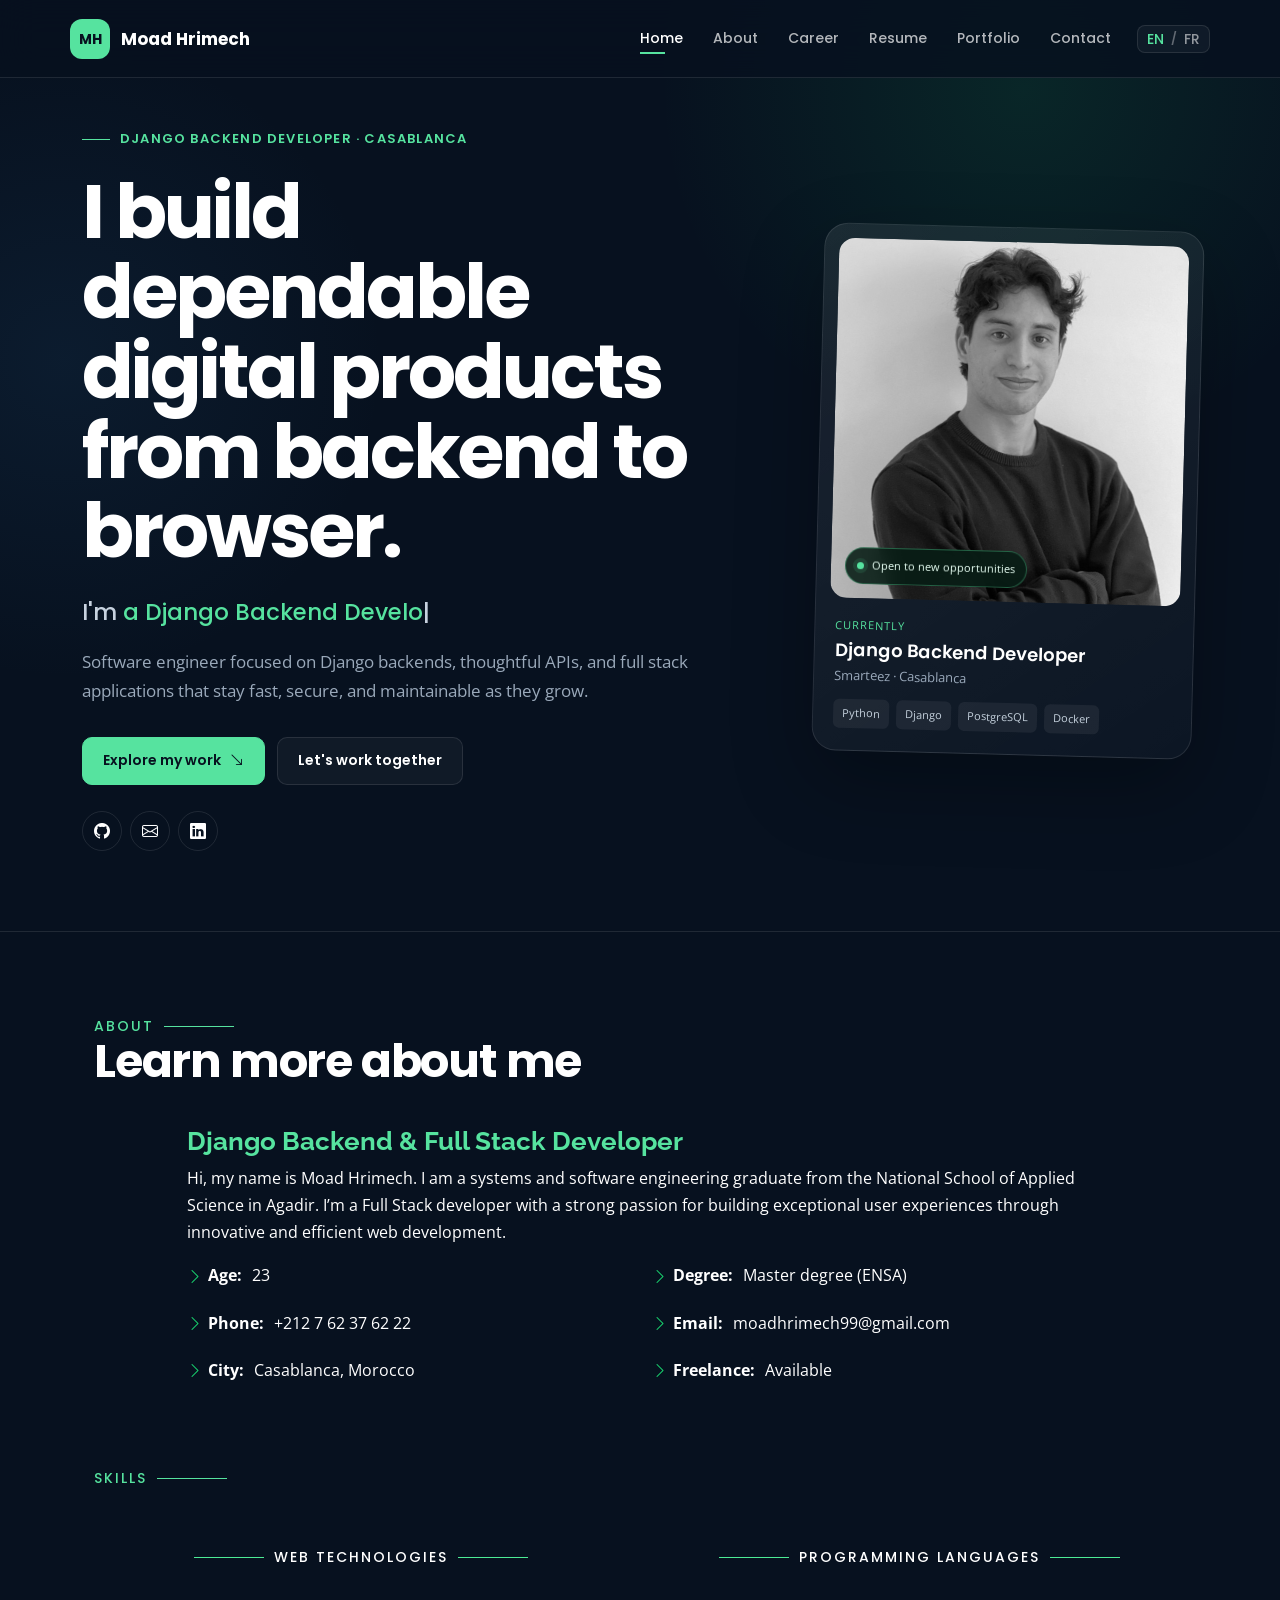
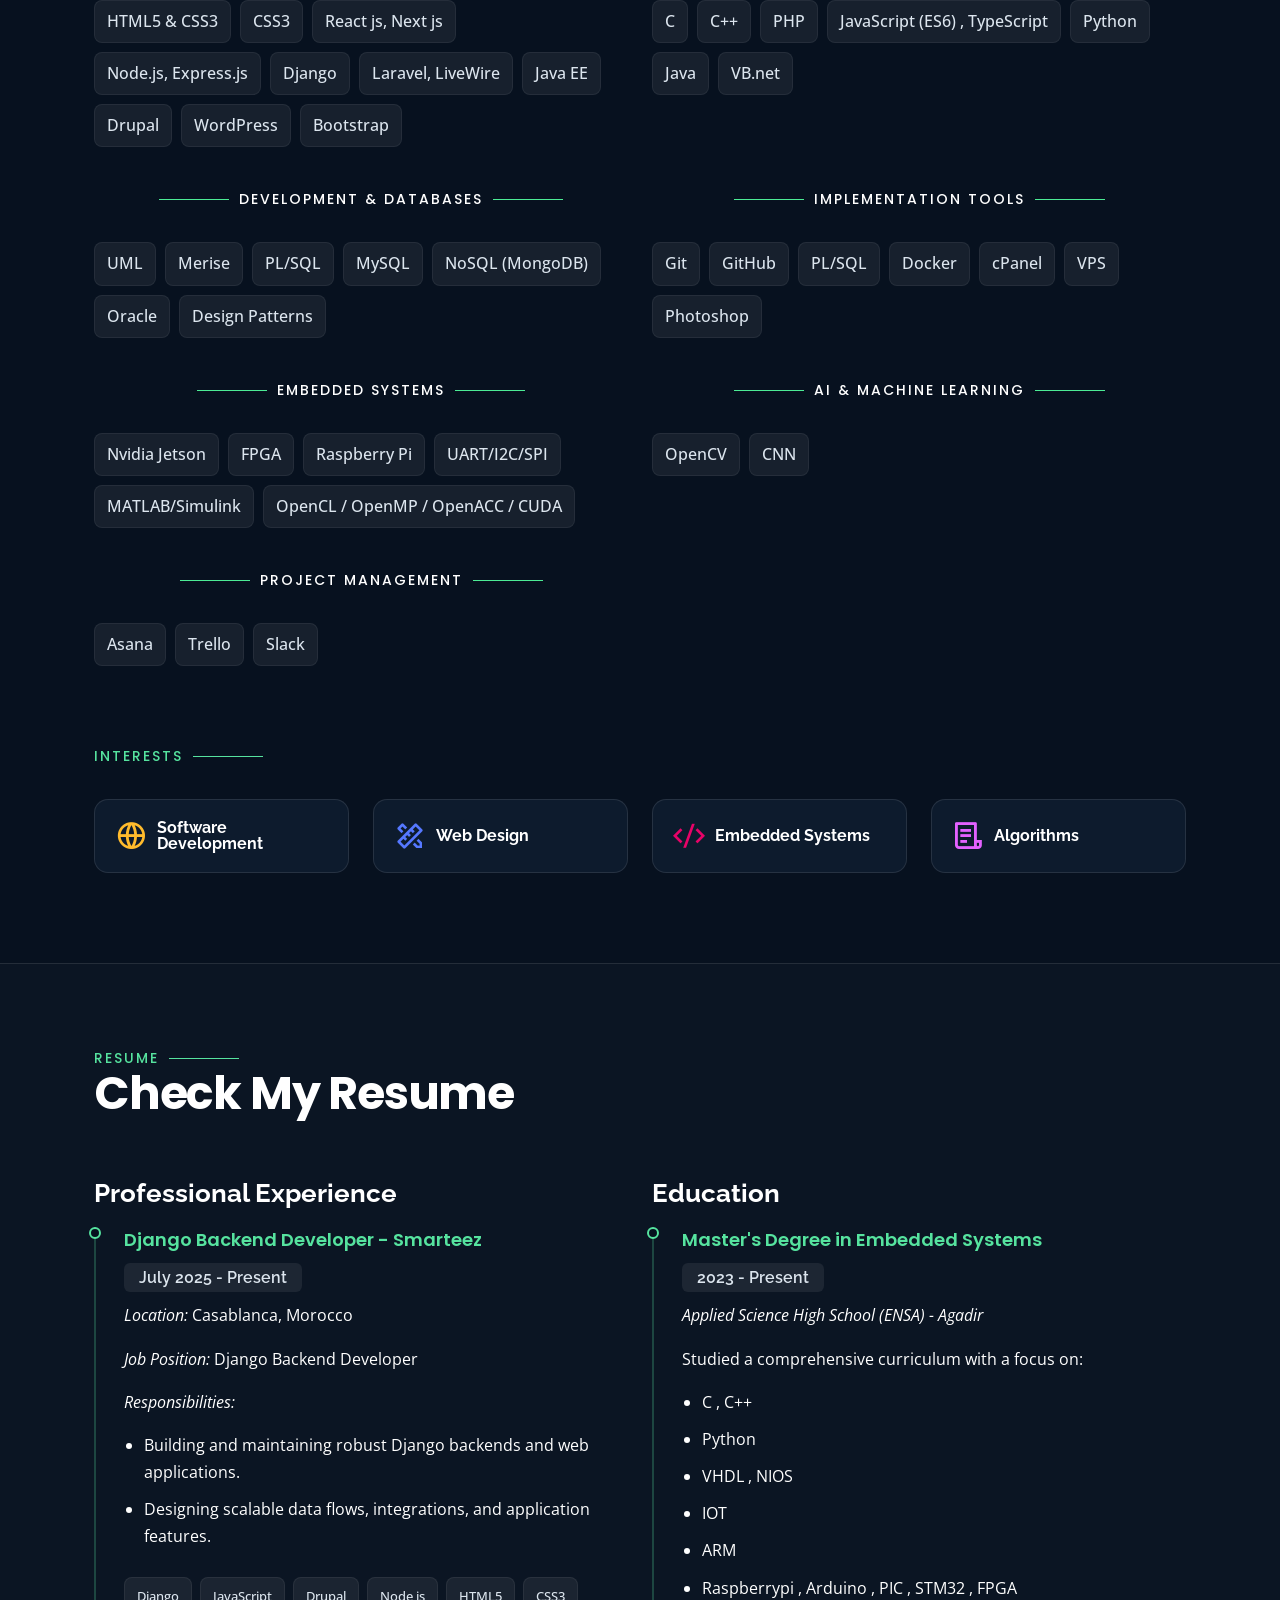
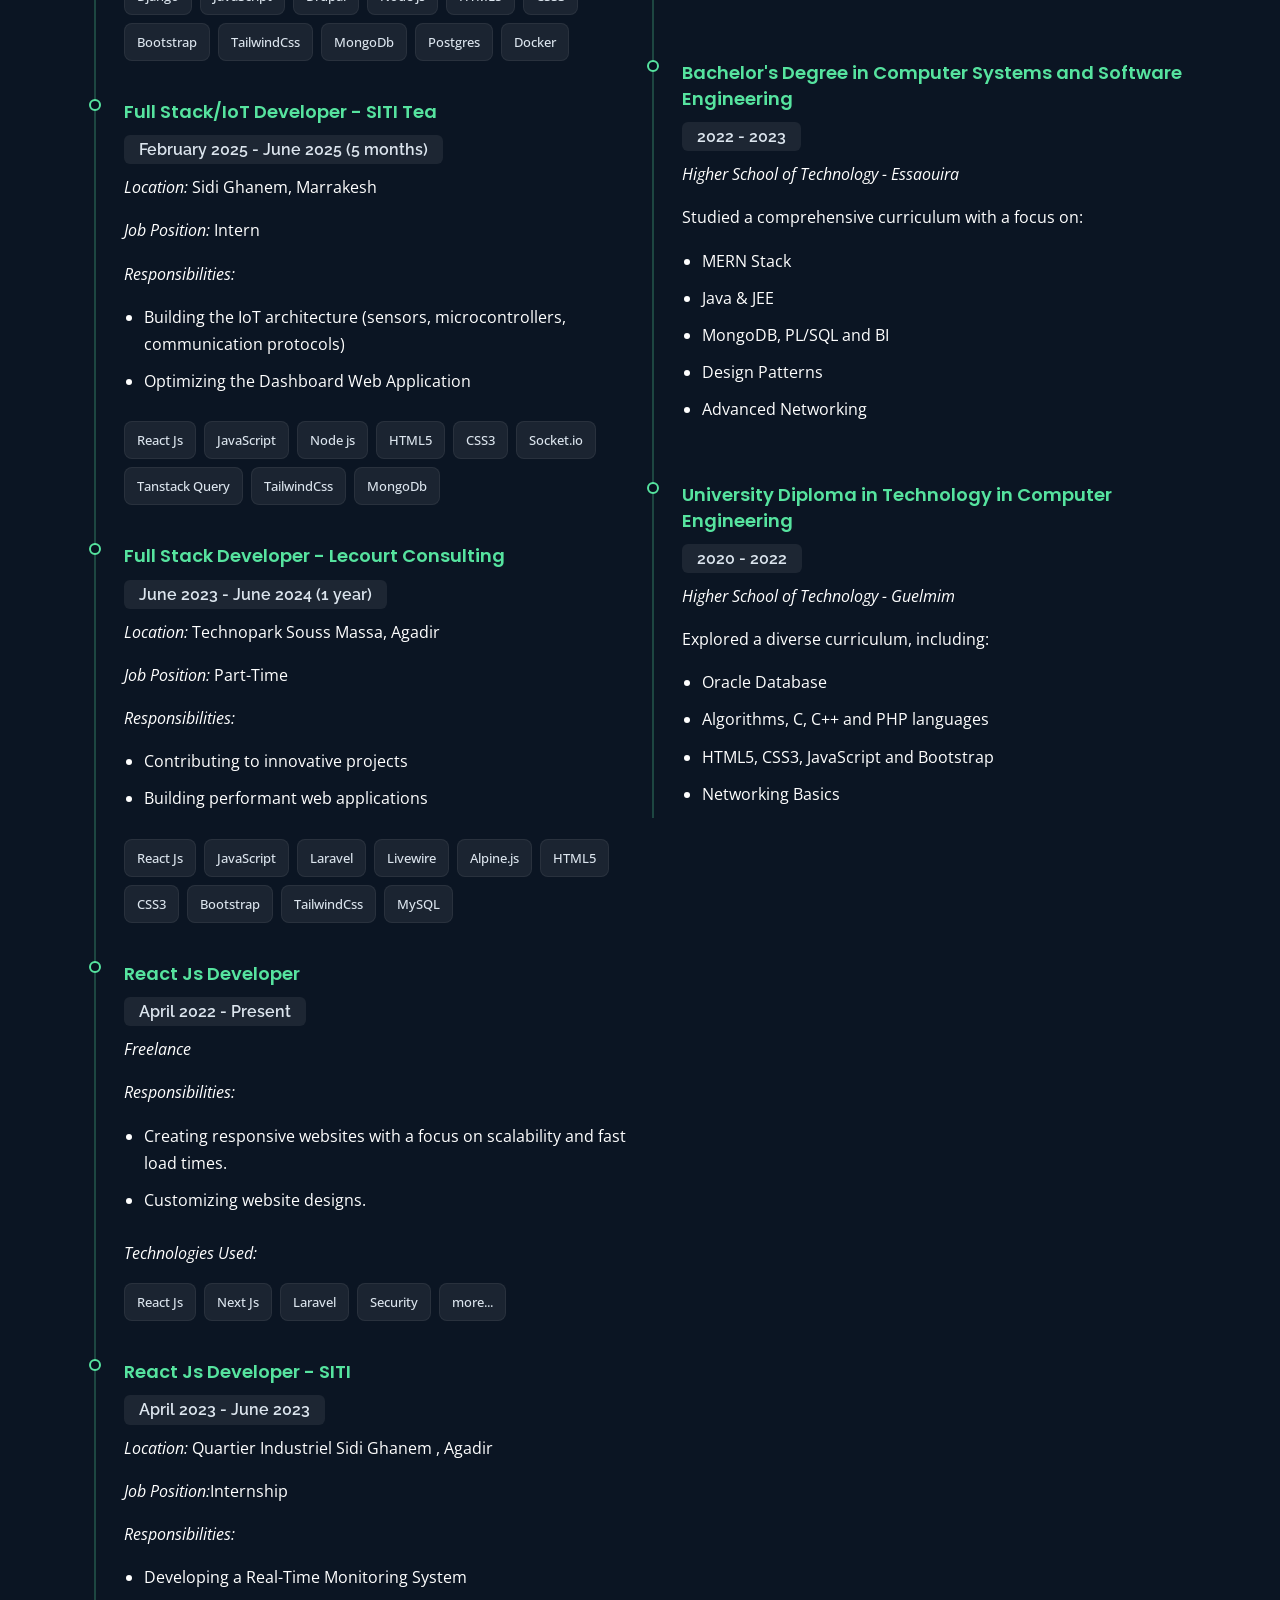
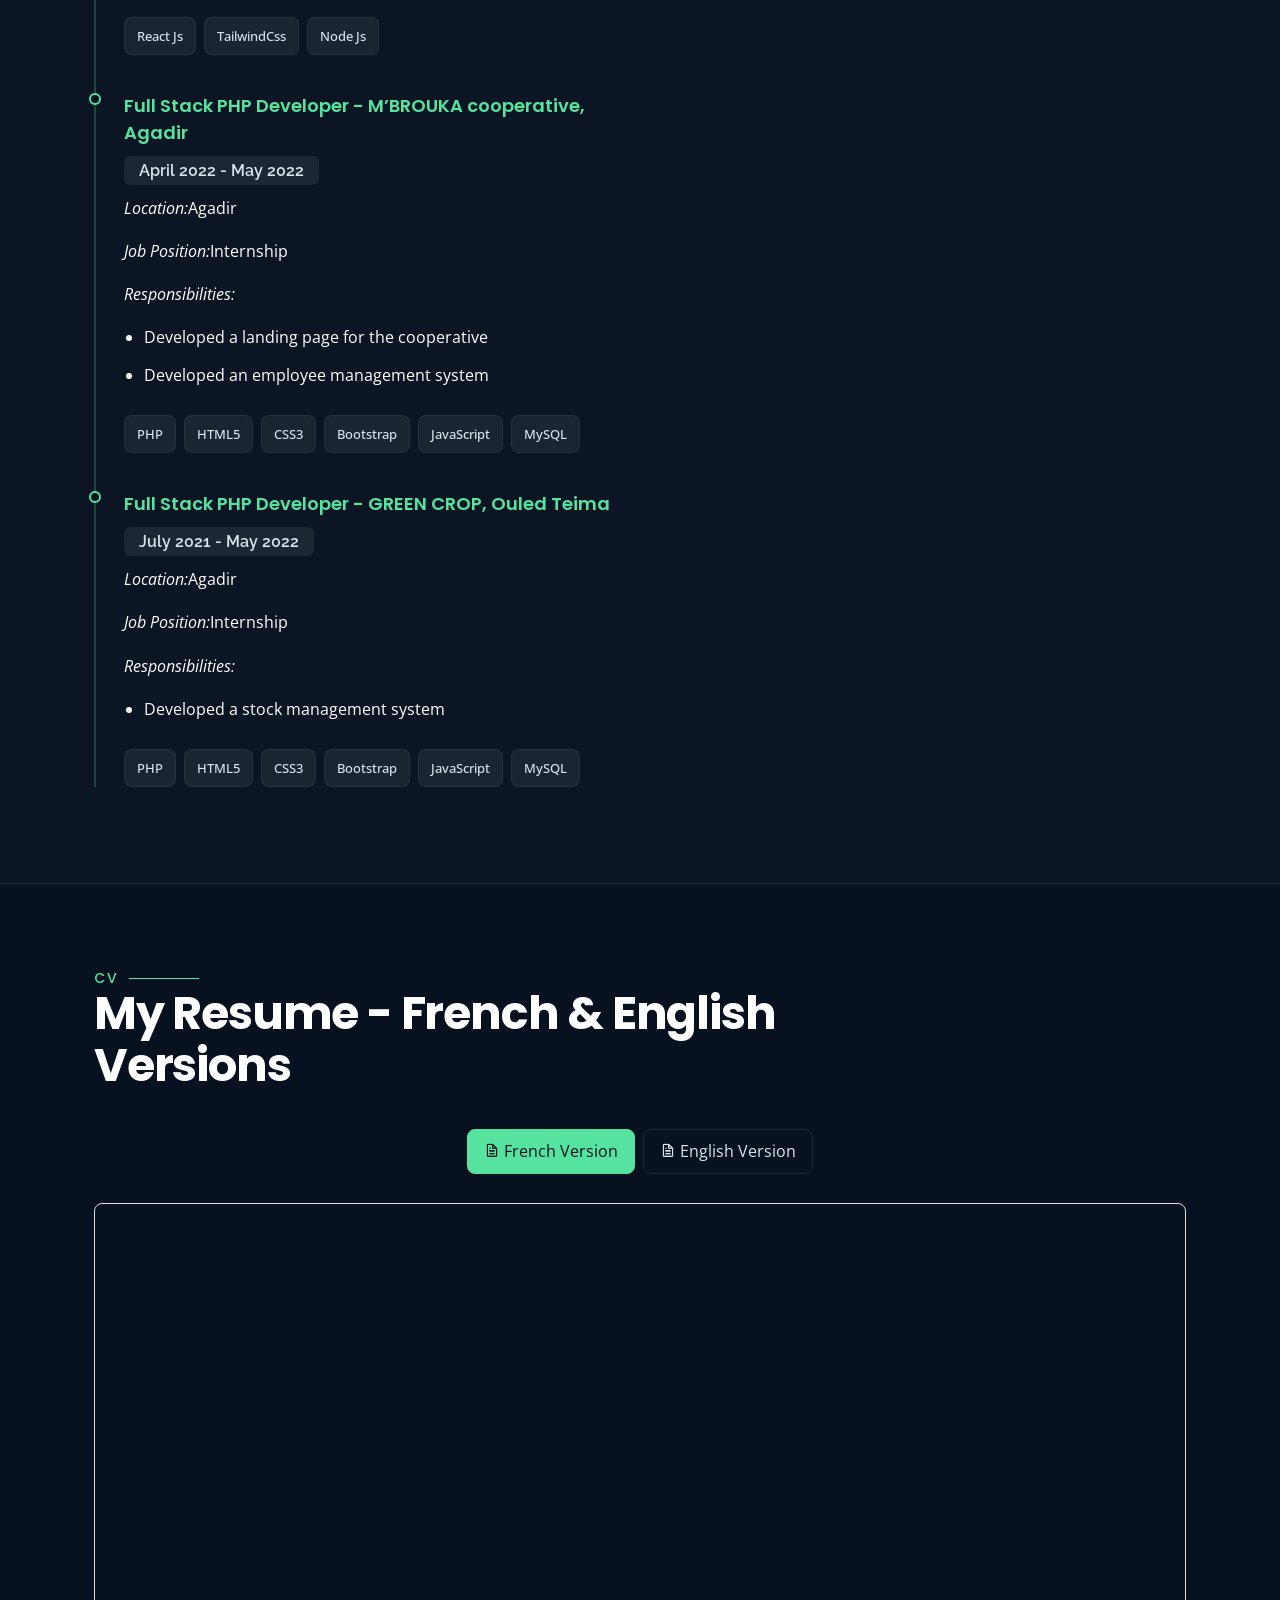
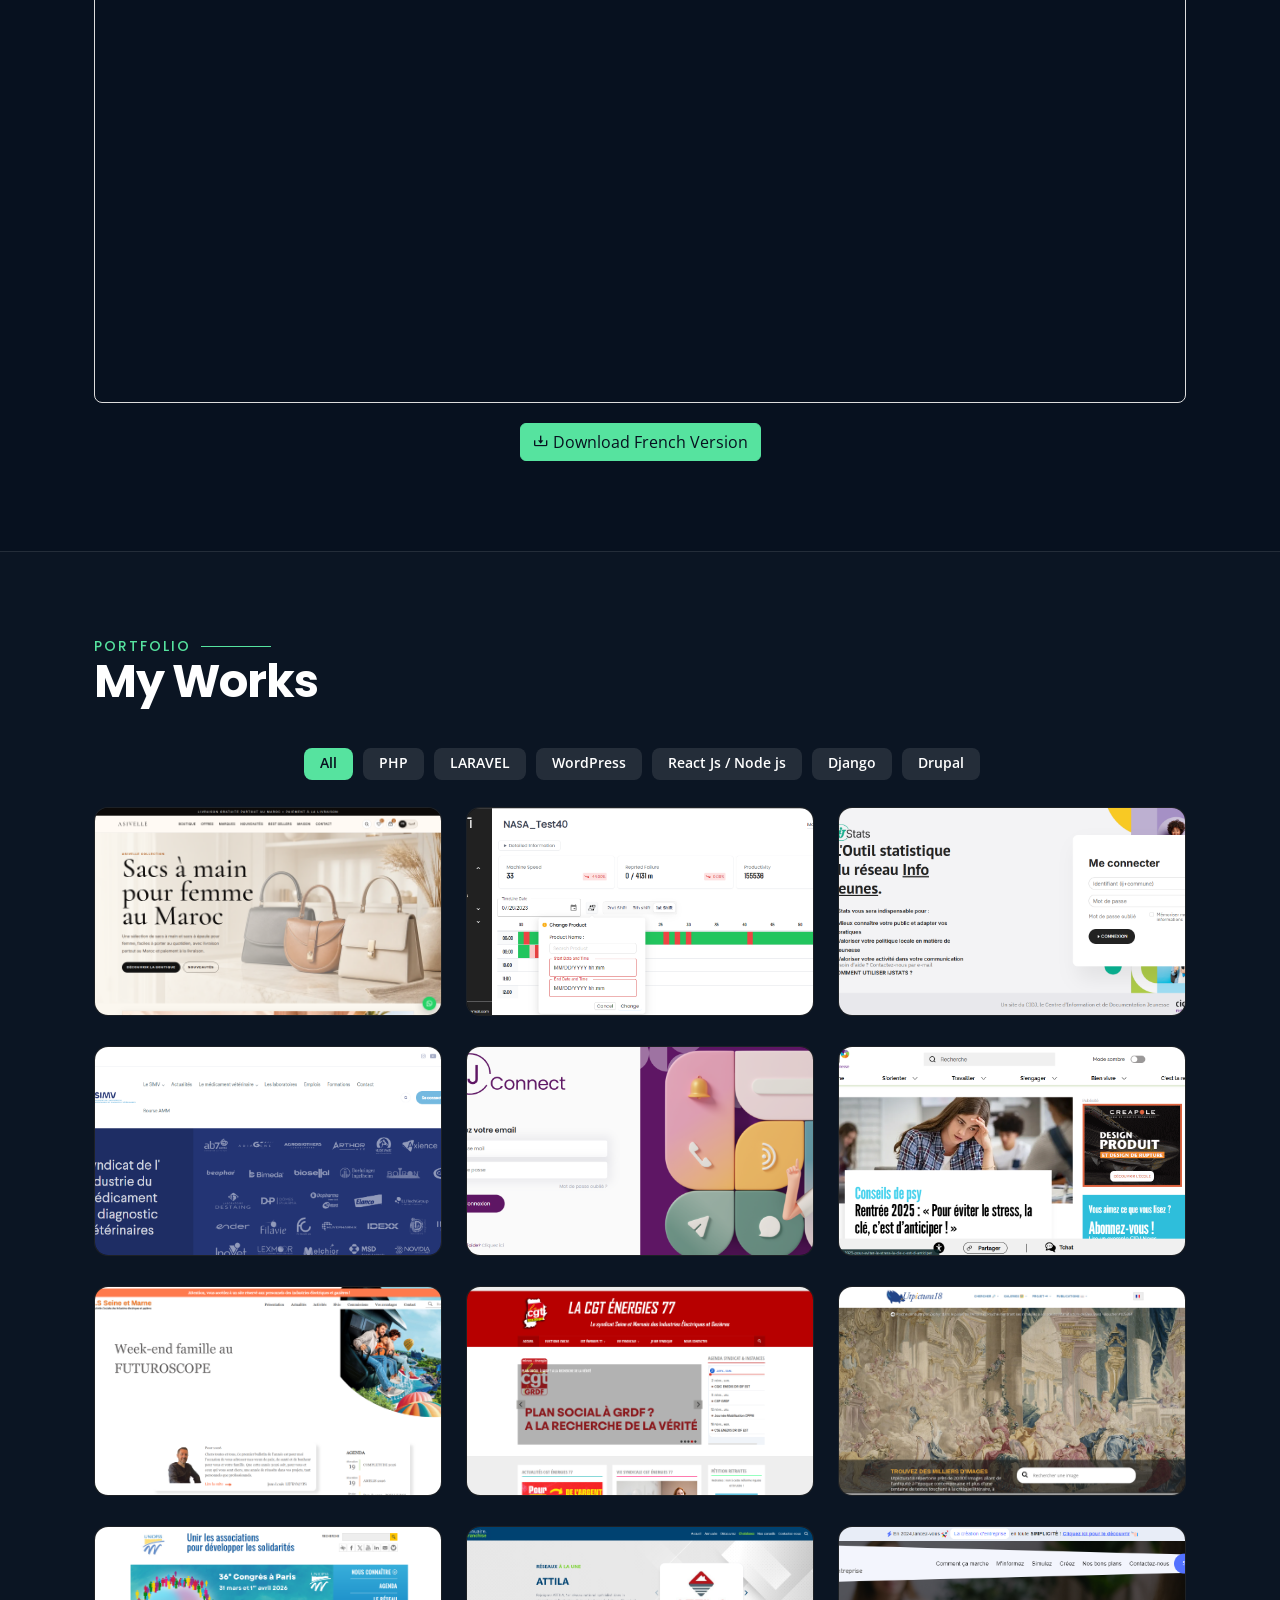
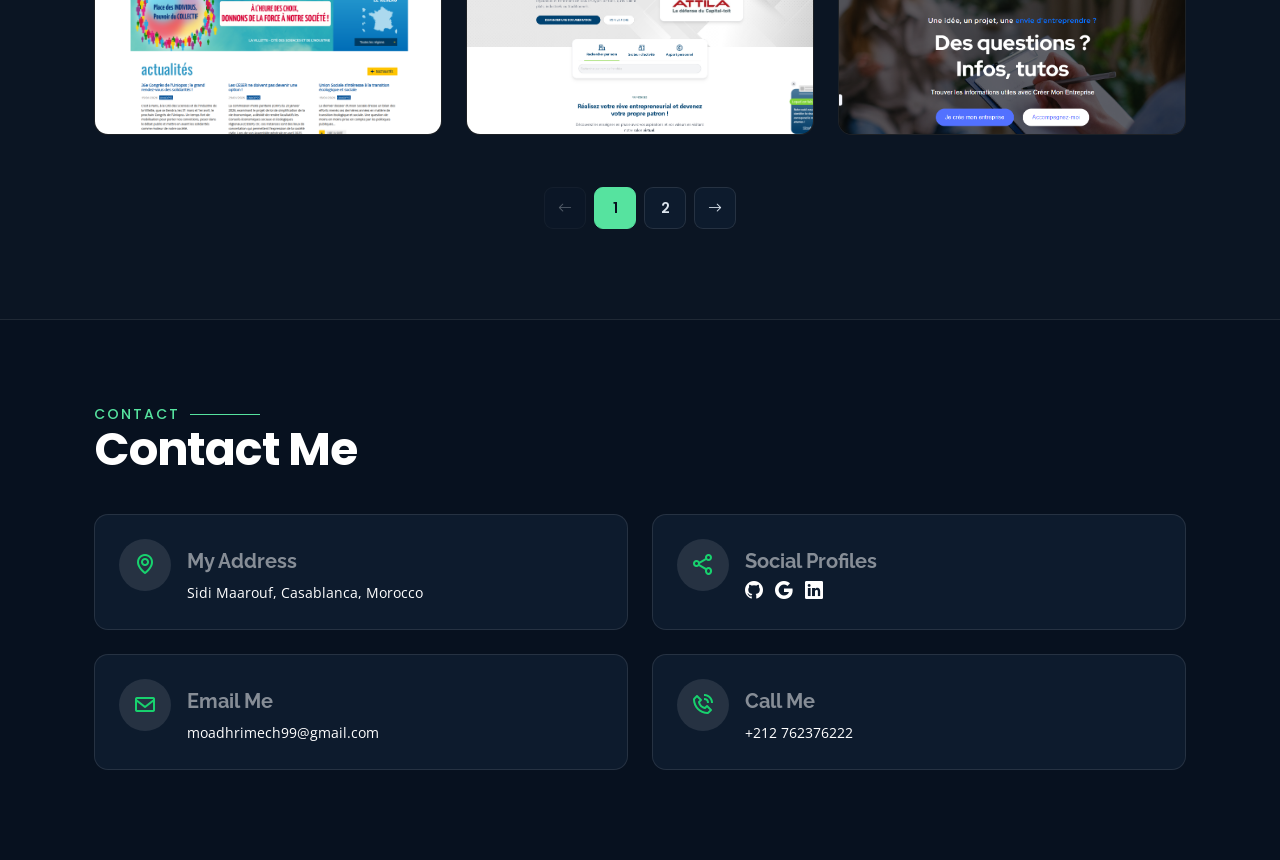
==== commit 6964277a: "add clarity" ====
--- a/index.html
+++ b/index.html
@@ -62,6 +62,15 @@
 
   gtag('config', 'G-MBV0849548');
 </script>
+
+  <!-- Microsoft Clarity -->
+  <script type="text/javascript">
+    (function(c,l,a,r,i,t,y){
+        c[a]=c[a]||function(){(c[a].q=c[a].q||[]).push(arguments)};
+        t=l.createElement(r);t.async=1;t.src="https://www.clarity.ms/tag/"+i;
+        y=l.getElementsByTagName(r)[0];y.parentNode.insertBefore(t,y);
+    })(window, document, "clarity", "script", "yy7avg5ddv");
+  </script>
 
   <!-- Structured Data - Person & WebSite Schema -->
   <script id="person-schema" type="application/ld+json">
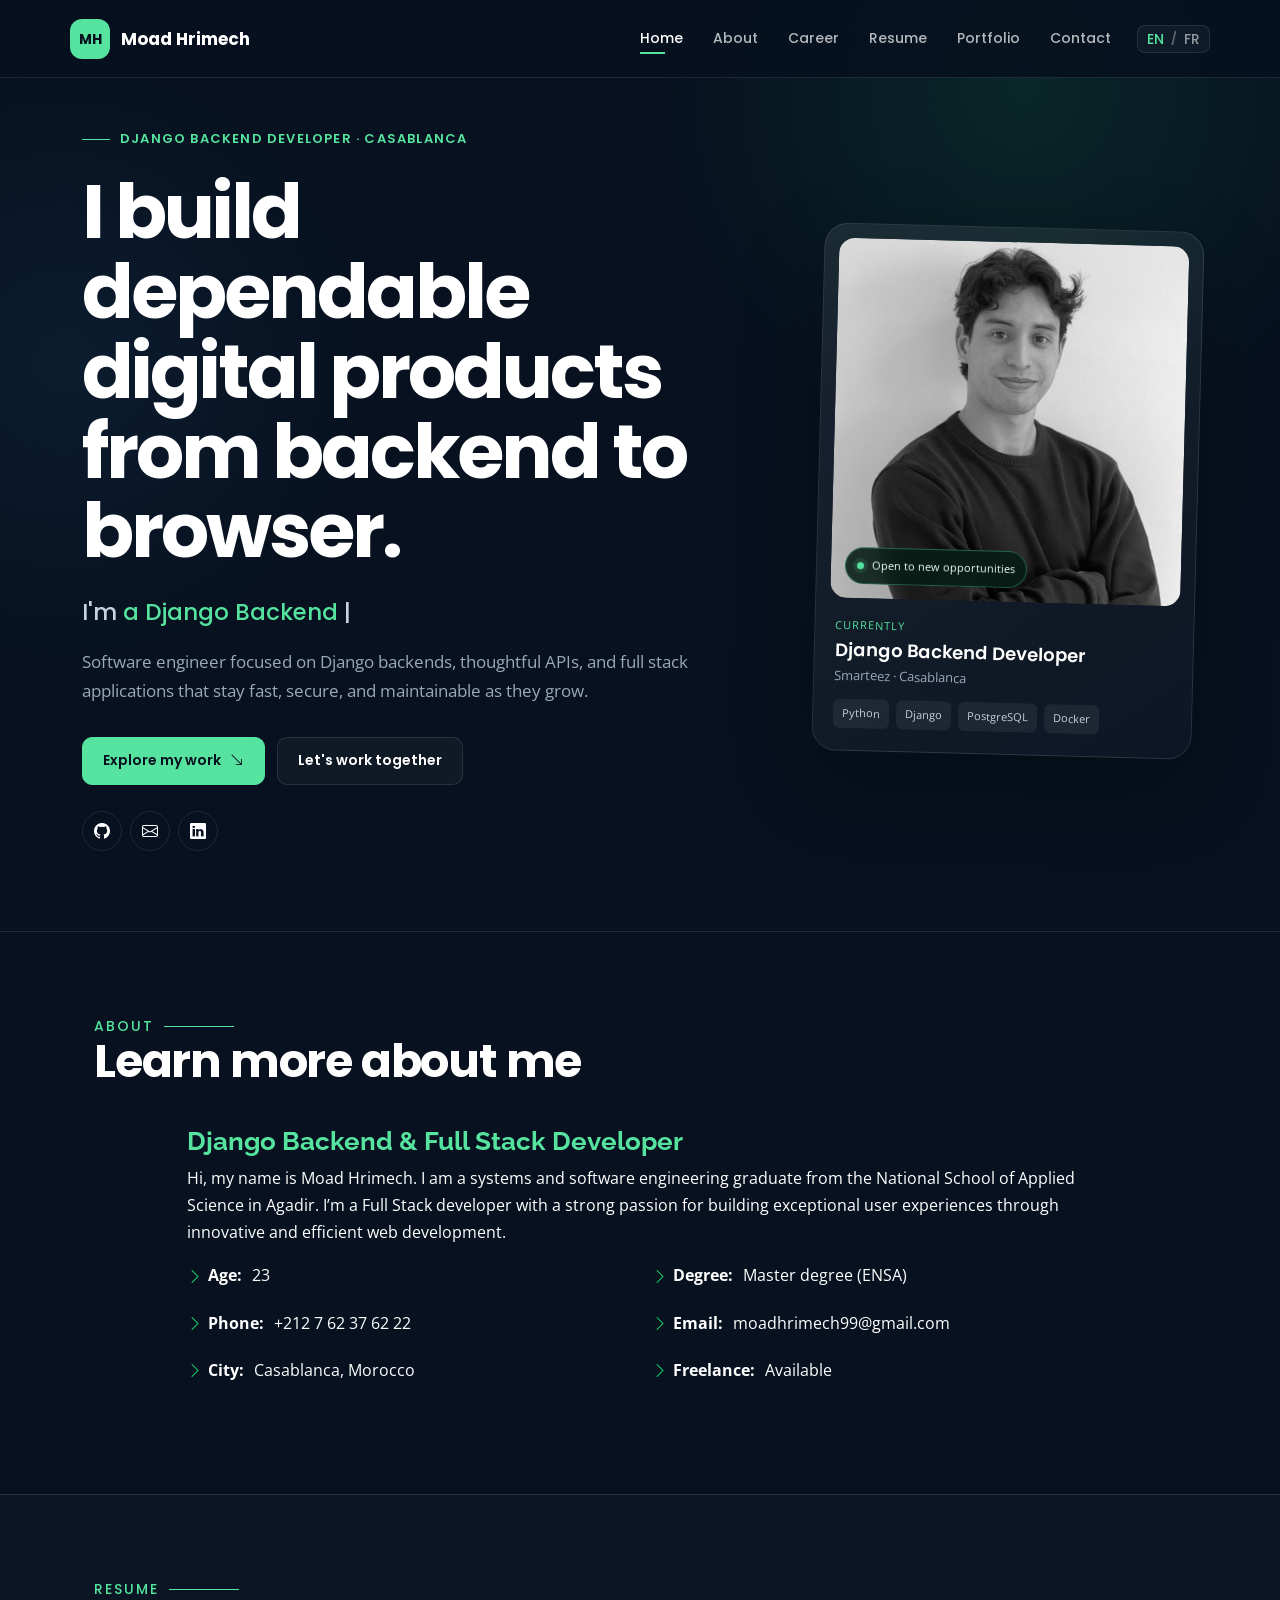
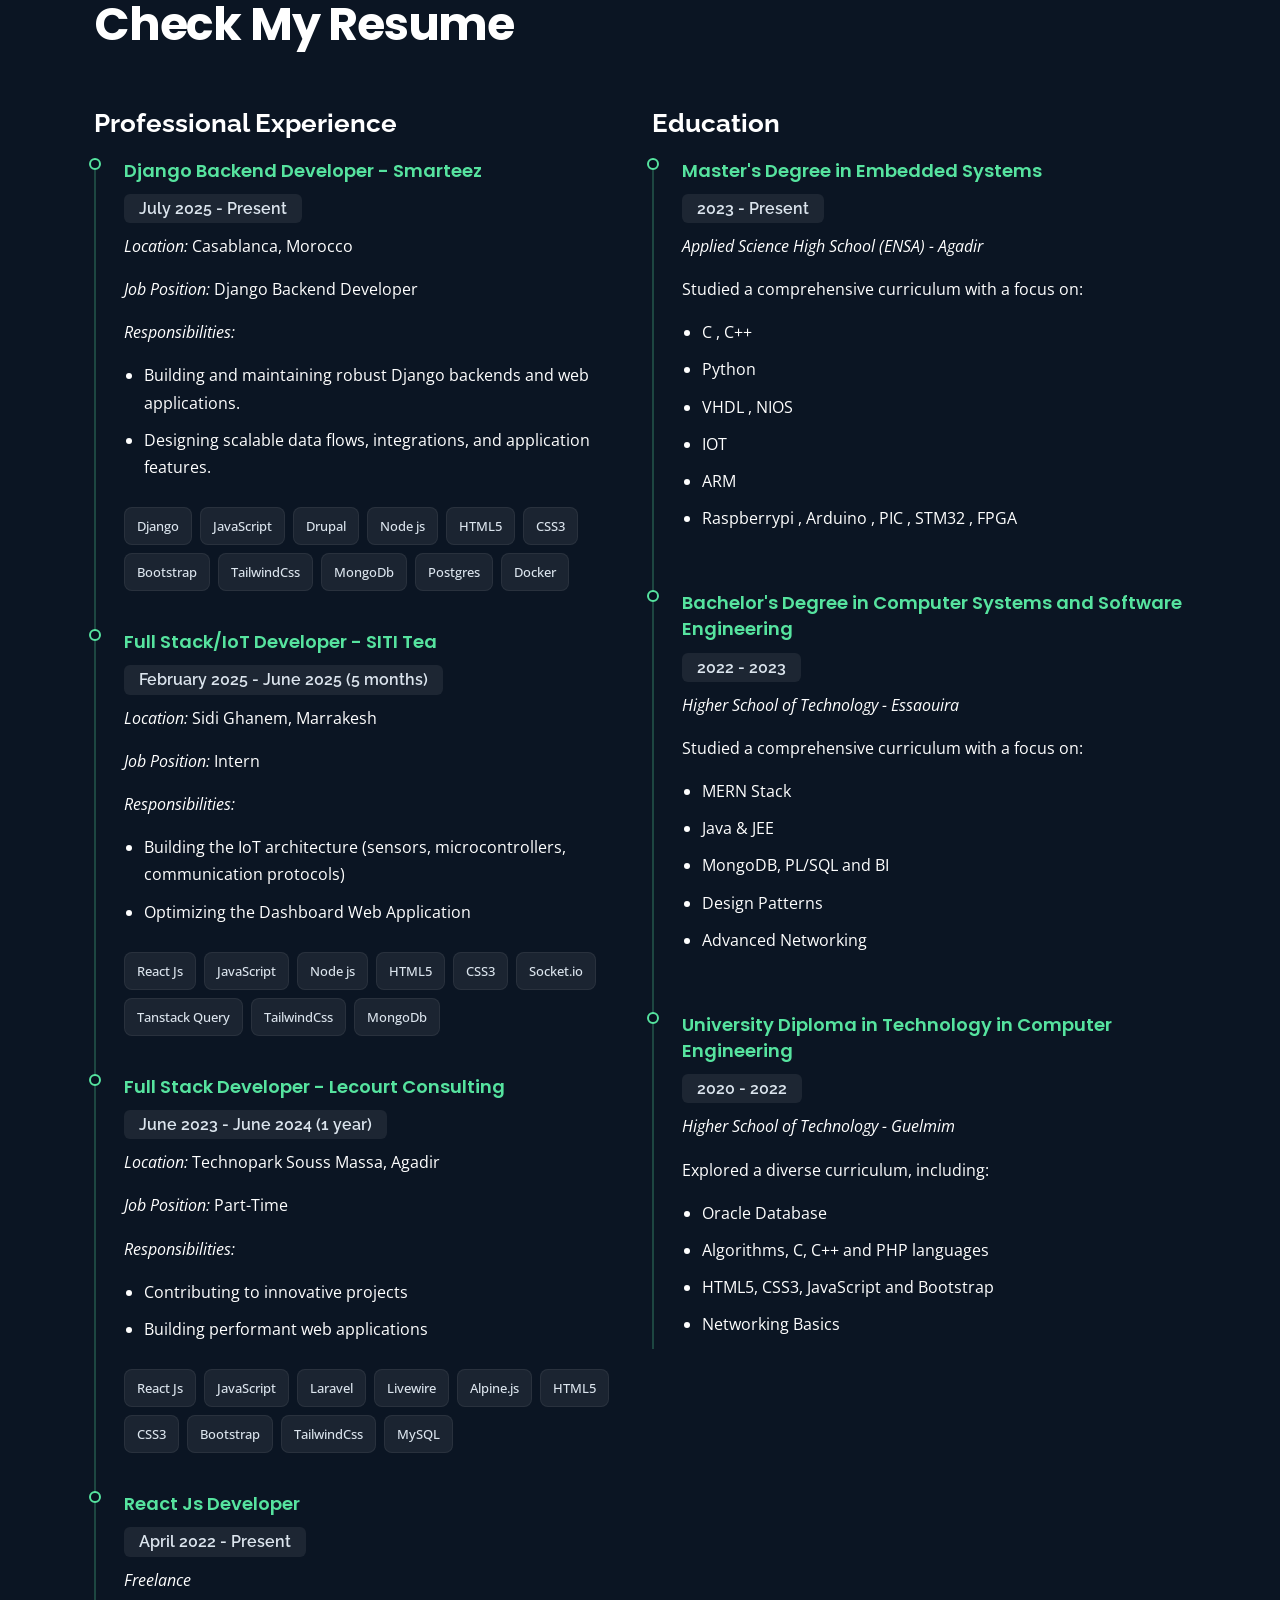
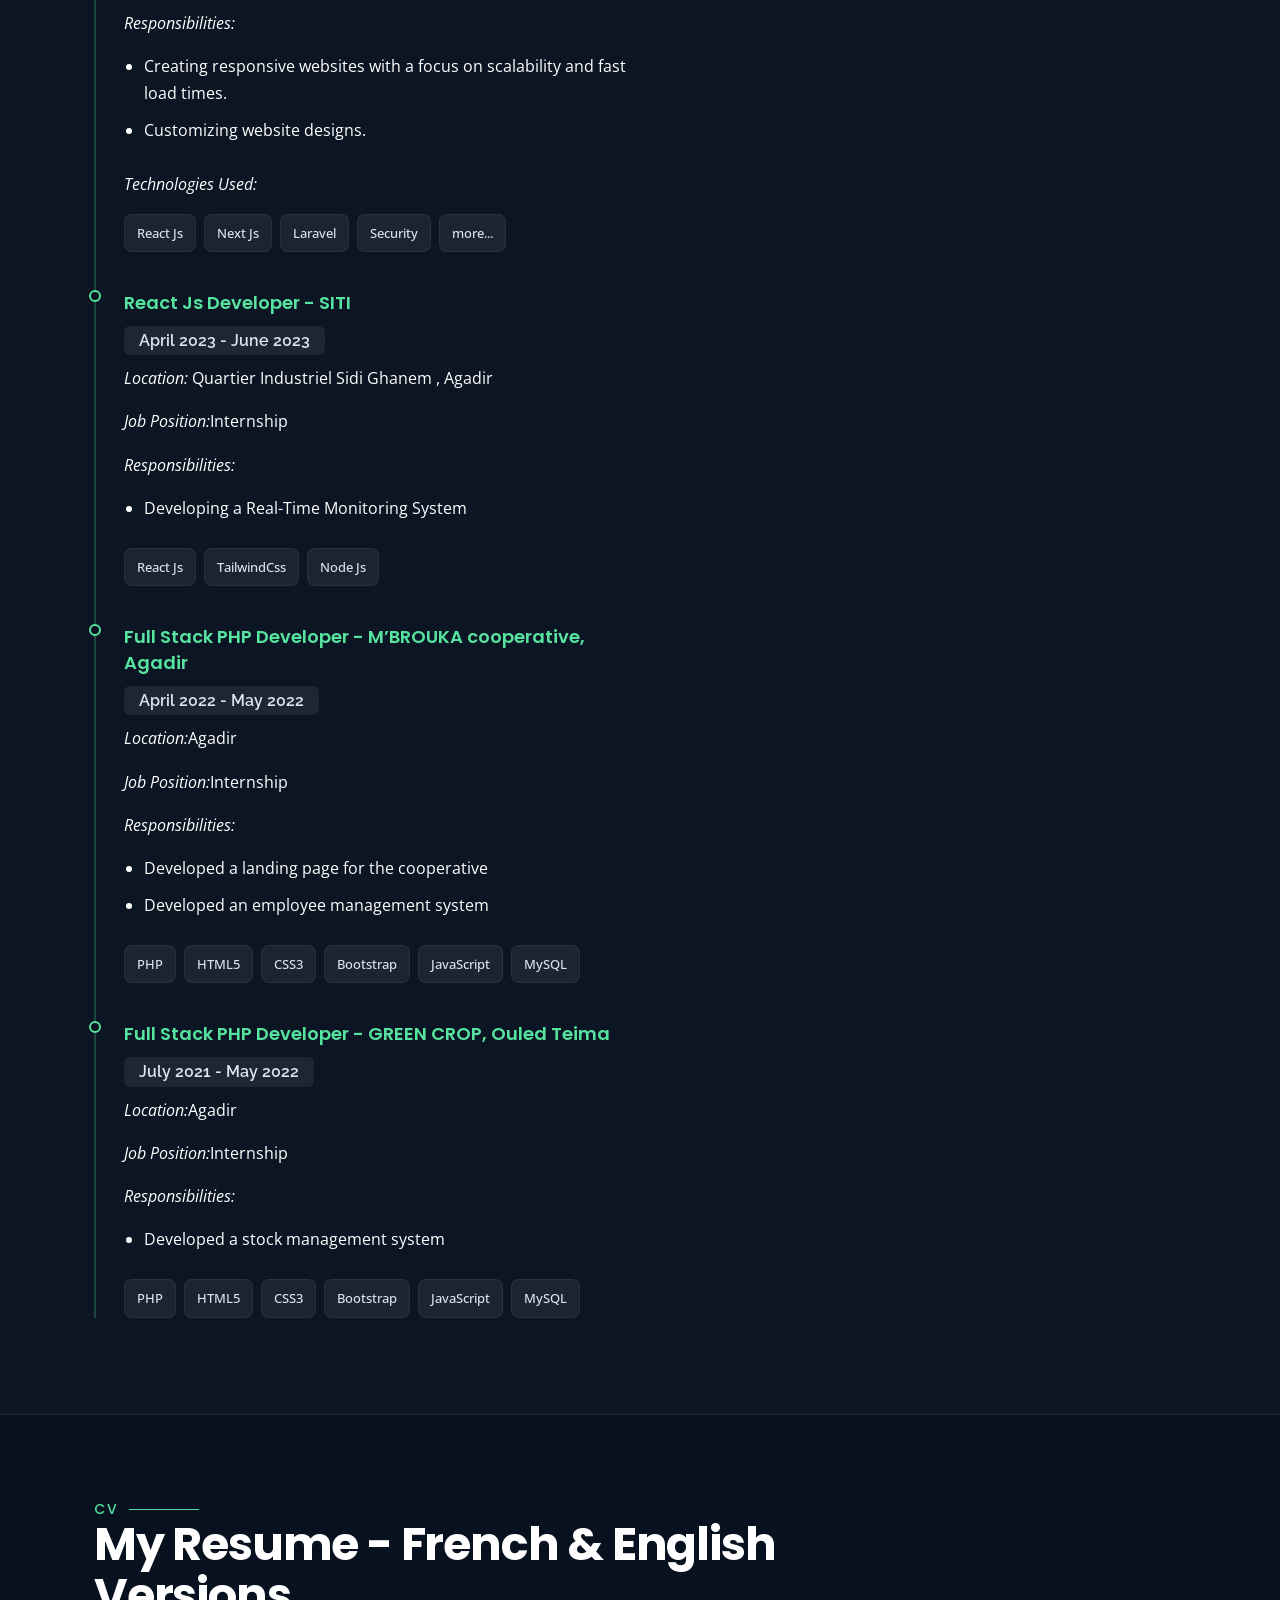
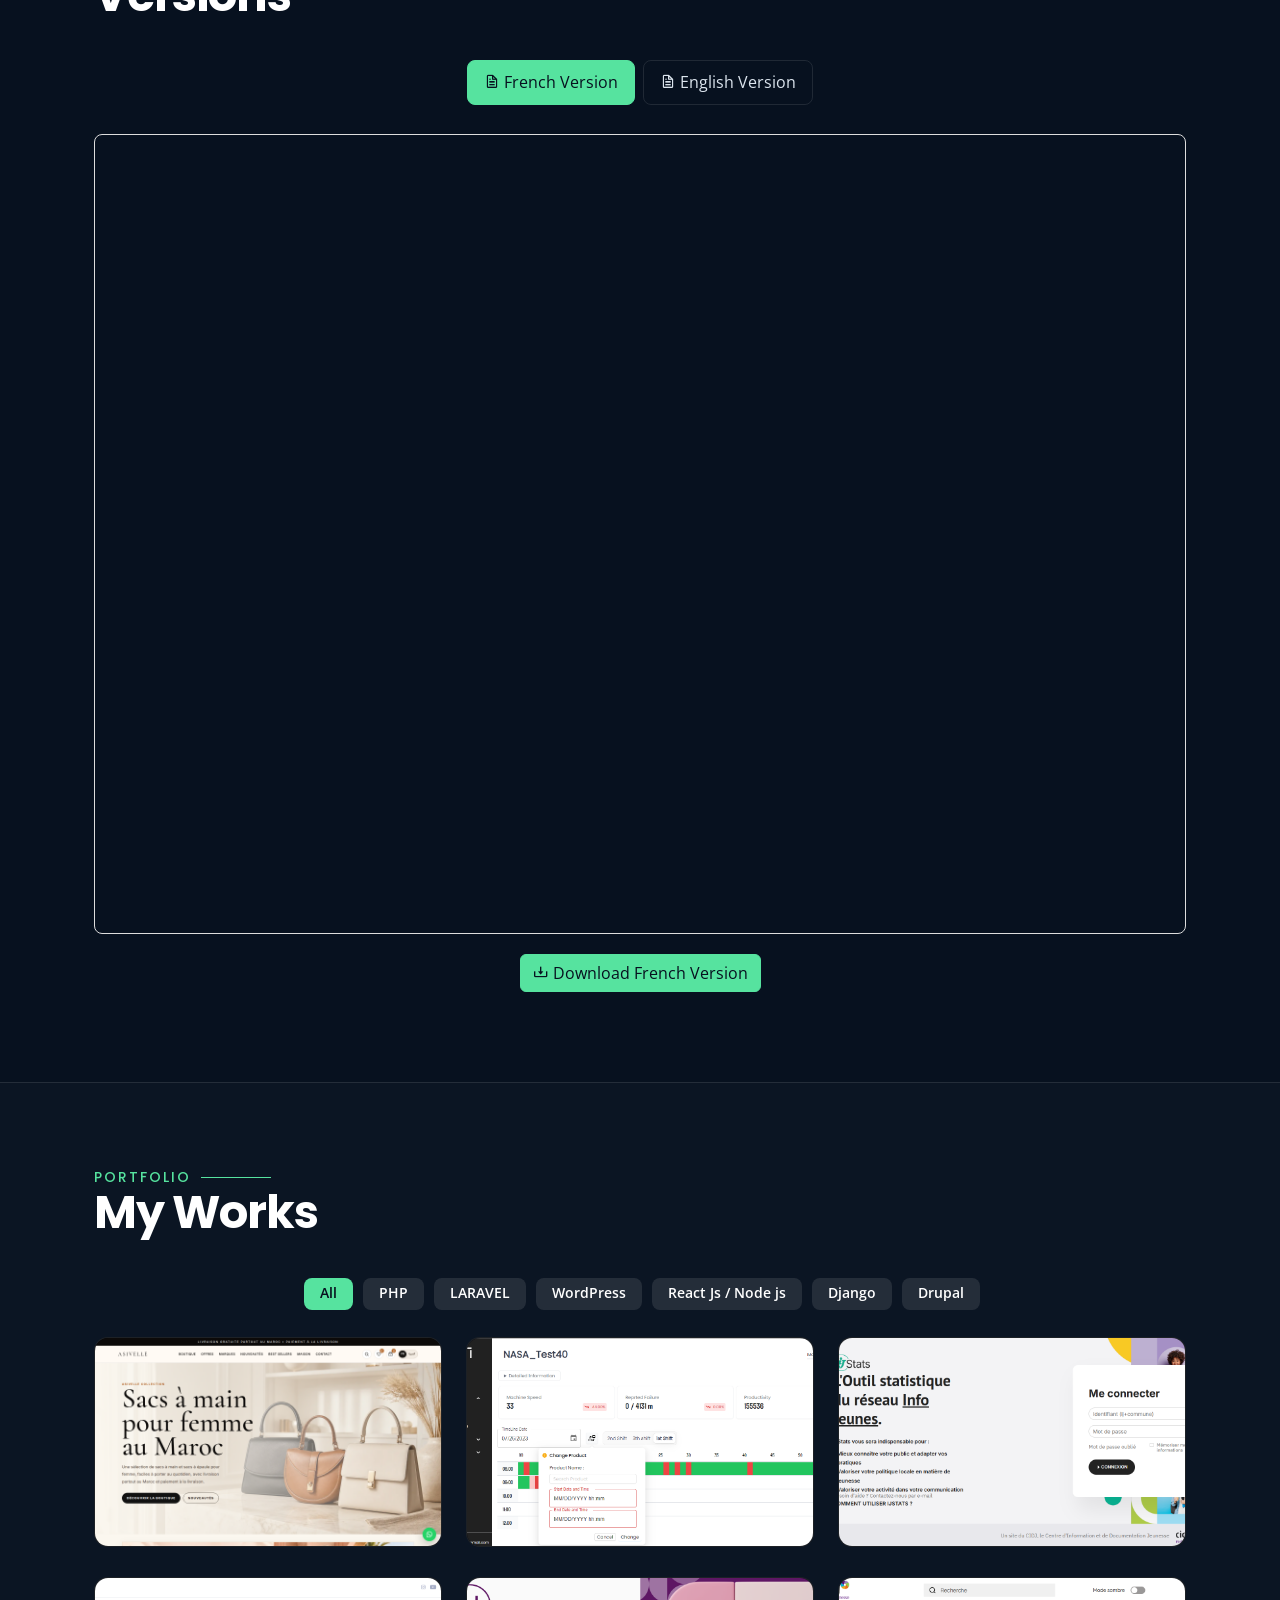
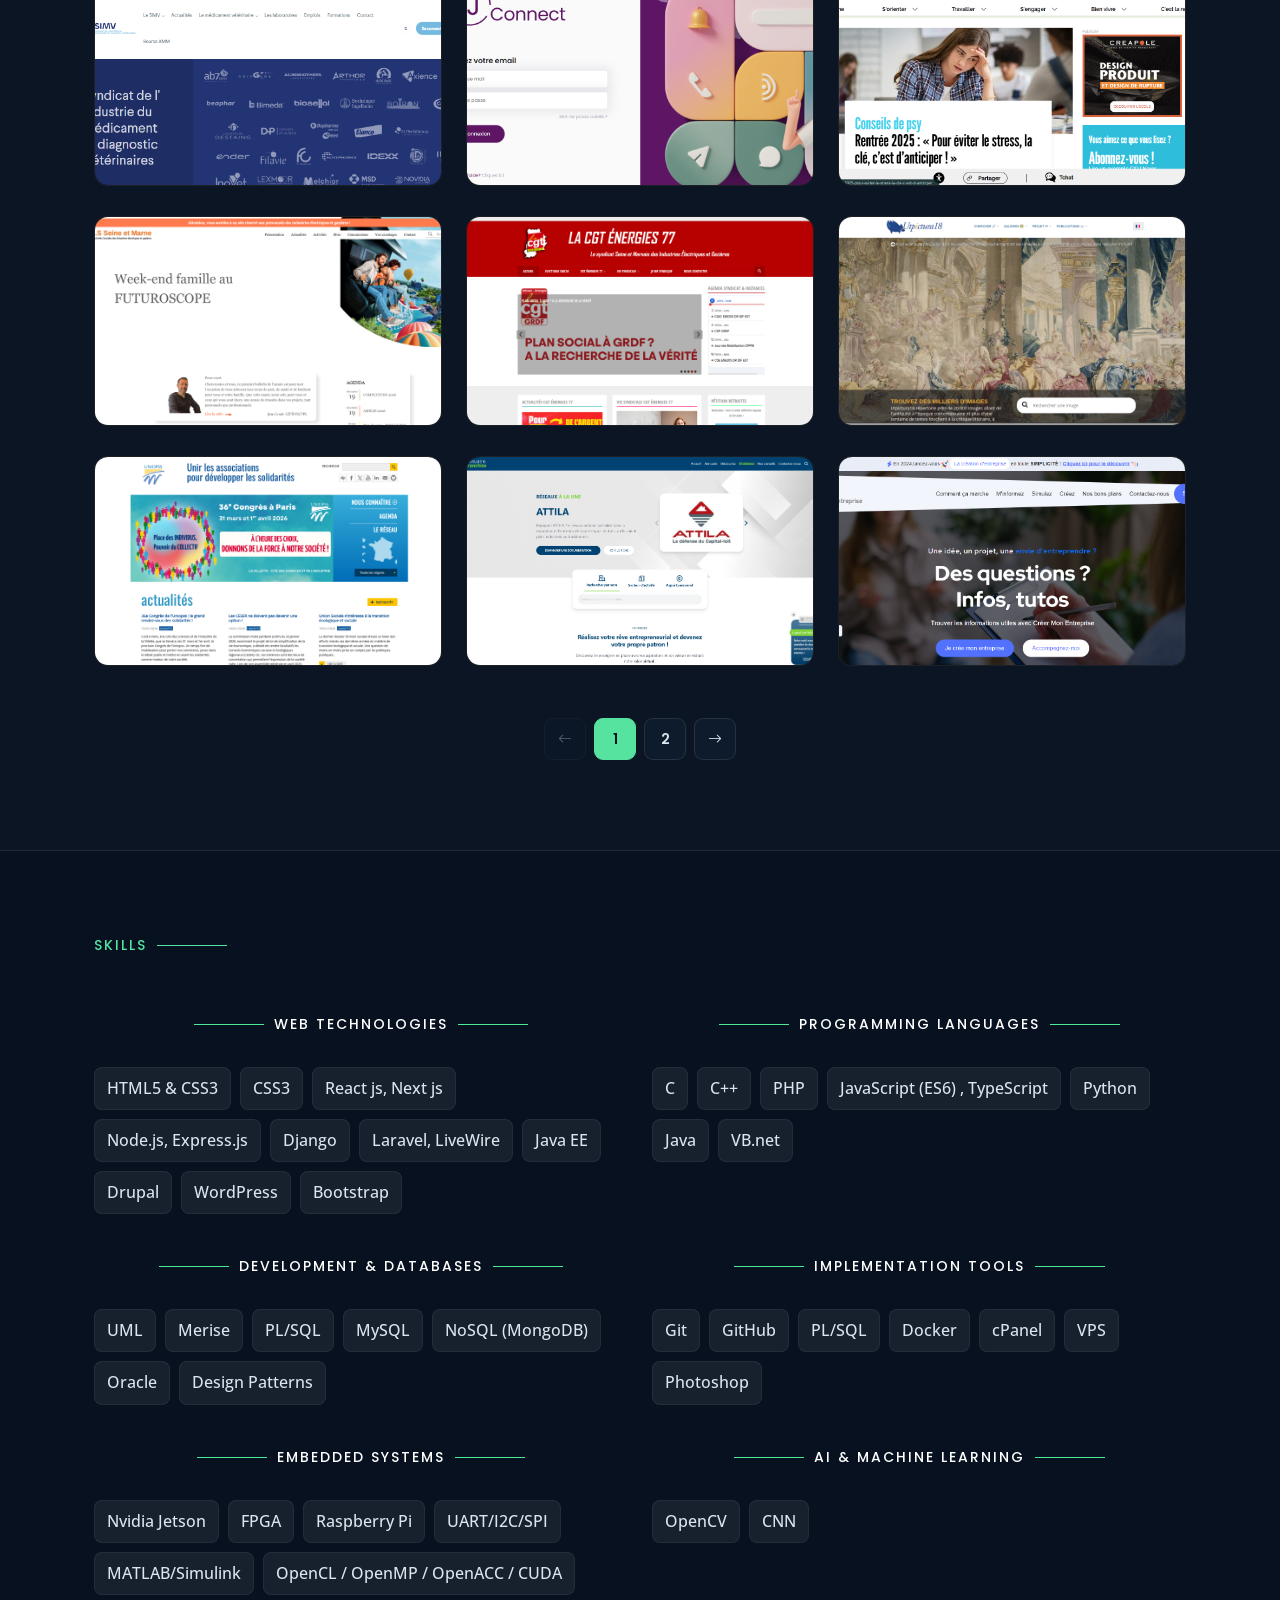
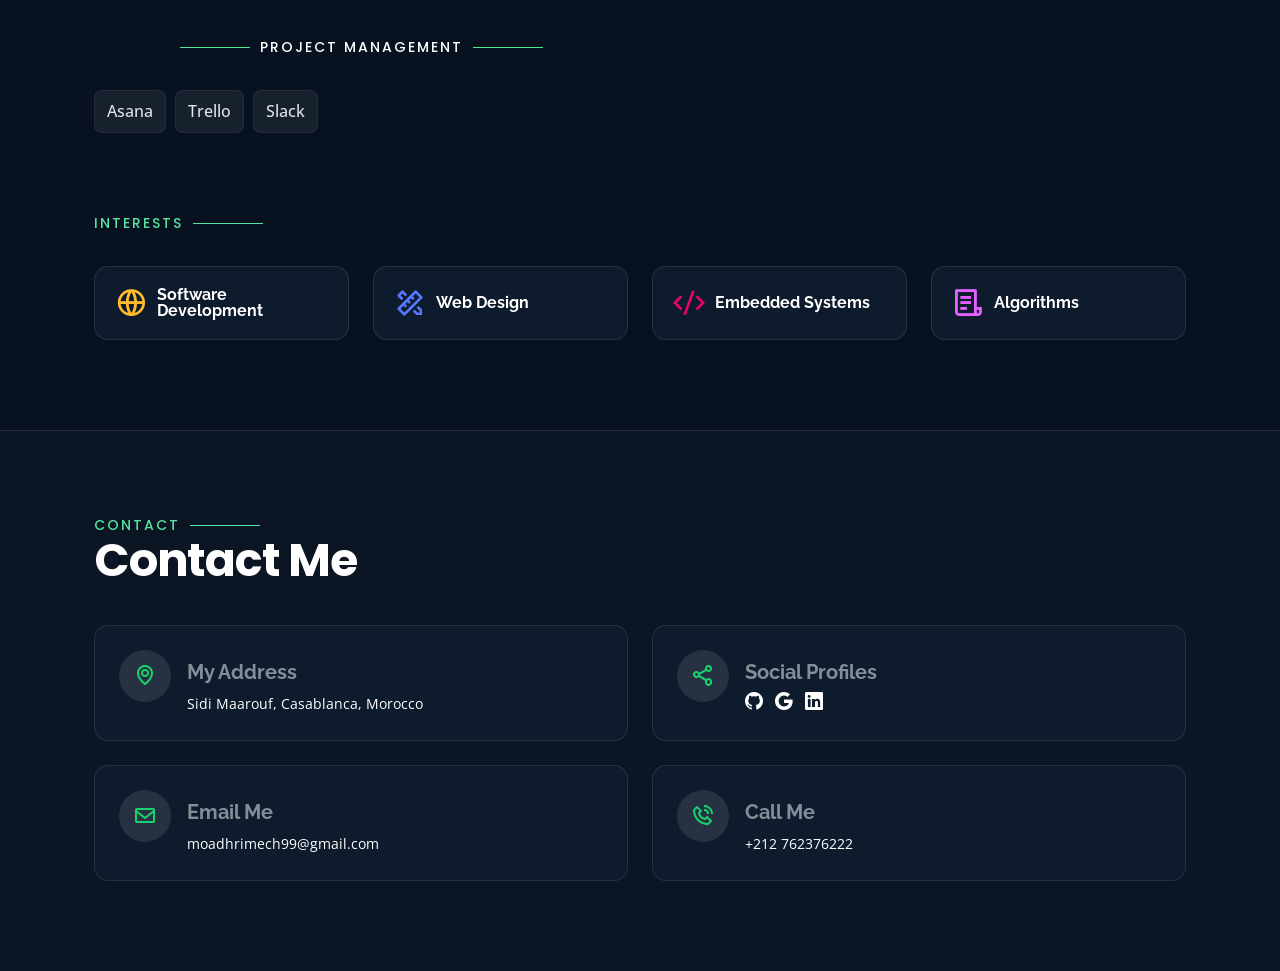
==== commit dc7da018: "add projects" ====
--- a/index.html
+++ b/index.html
@@ -5,9 +5,9 @@
   <meta charset="utf-8" />
   <meta content="width=device-width, initial-scale=1.0" name="viewport" />
 
-  <title>Moad Hrimech | Django Backend &amp; Full Stack Developer</title>
+  <title>Freelance Django Developer in Morocco | Moad Hrimech</title>
   <meta name="description"
-    content="Portfolio of Moad Hrimech, a Django backend and full stack developer in Casablanca building APIs, data platforms, and scalable web applications." />
+    content="Hire Moad Hrimech, a freelance Django and full stack developer in Morocco, for APIs, integrations, scalable backends, and complete web applications." />
   <meta name="author" content="Moad Hrimech" />
   <meta name="robots" content="index, follow, max-snippet:-1, max-image-preview:large, max-video-preview:-1" />
   <meta name="theme-color" content="#07111f" />
@@ -21,9 +21,9 @@
   <!-- Open Graph / Facebook -->
   <meta property="og:type" content="profile" />
   <meta property="og:url" content="https://moadhrimech.netlify.app/" />
-  <meta property="og:title" content="Moad Hrimech | Django Backend &amp; Full Stack Developer" />
+  <meta property="og:title" content="Freelance Django Developer in Morocco | Moad Hrimech" />
   <meta property="og:description"
-    content="Django backend and full stack developer building reliable APIs, data platforms, and scalable web applications." />
+    content="Freelance Django and full stack development for reliable APIs, integrations, scalable backends, and complete web applications." />
   <meta property="og:image" content="https://moadhrimech.netlify.app/assets/img/image.png" />
   <meta property="og:image:secure_url" content="https://moadhrimech.netlify.app/assets/img/image.png" />
   <meta property="og:image:type" content="image/png" />
@@ -35,13 +35,13 @@
   <meta property="og:locale:alternate" content="fr_FR" />
   
   <!-- Twitter -->
-  <meta property="twitter:card" content="summary_large_image" />
-  <meta property="twitter:url" content="https://moadhrimech.netlify.app/" />
-  <meta property="twitter:title" content="Moad Hrimech | Django Backend &amp; Full Stack Developer" />
-  <meta property="twitter:description"
-    content="Django backend and full stack developer building reliable APIs and scalable web applications." />
-  <meta property="twitter:image" content="https://moadhrimech.netlify.app/assets/img/image.png" />
-  <meta property="twitter:image:alt" content="Portrait of Moad Hrimech" />
+  <meta name="twitter:card" content="summary" />
+  <meta name="twitter:url" content="https://moadhrimech.netlify.app/" />
+  <meta name="twitter:title" content="Freelance Django Developer in Morocco | Moad Hrimech" />
+  <meta name="twitter:description"
+    content="Freelance Django and full stack development for APIs, integrations, scalable backends, and complete web applications." />
+  <meta name="twitter:image" content="https://moadhrimech.netlify.app/assets/img/image.png" />
+  <meta name="twitter:image:alt" content="Portrait of Moad Hrimech" />
 
   <!-- Preconnect to external domains for performance -->
   <link rel="preconnect" href="https://fonts.googleapis.com" />
@@ -77,12 +77,13 @@
   {
     "@context": "https://schema.org",
     "@type": "Person",
+    "@id": "https://moadhrimech.netlify.app/#moad-hrimech",
     "name": "Moad Hrimech",
     "alternateName": "Hrimech Moad",
     "url": "https://moadhrimech.netlify.app/",
     "image": "https://moadhrimech.netlify.app/assets/img/image.png",
-    "description": "Django backend and full stack developer specializing in reliable APIs and scalable web applications",
-    "jobTitle": "Django Backend Developer",
+    "description": "Freelance Django and full stack developer in Morocco building reliable APIs, integrations, scalable backends, and web applications",
+    "jobTitle": "Freelance Django Backend Developer",
     "worksFor": {
       "@type": "Organization",
       "name": "Smarteez"
@@ -105,6 +106,15 @@
       "addressCountry": "MA",
       "streetAddress": "Sidi Maarouf"
     },
+    "hasOccupation": {
+      "@type": "Occupation",
+      "name": "Freelance Django and Full Stack Developer",
+      "occupationLocation": {
+        "@type": "Country",
+        "name": "Morocco"
+      },
+      "skills": "Python, Django, REST APIs, PostgreSQL, JavaScript, TypeScript, React, Docker"
+    },
     "knowsAbout": [
       "React.js",
       "Node.js",
@@ -122,19 +132,34 @@
     ]
   }
   </script>
+
+  <!-- Structured Data - Profile Page Schema -->
+  <script id="profile-schema" type="application/ld+json">
+  {
+    "@context": "https://schema.org",
+    "@type": "ProfilePage",
+    "@id": "https://moadhrimech.netlify.app/#profile",
+    "url": "https://moadhrimech.netlify.app/",
+    "name": "Freelance Django Developer in Morocco | Moad Hrimech",
+    "description": "Professional portfolio of Django backend and full stack developer Moad Hrimech",
+    "mainEntity": {
+      "@id": "https://moadhrimech.netlify.app/#moad-hrimech"
+    }
+  }
+  </script>
   
   <!-- Structured Data - WebSite Schema -->
   <script id="website-schema" type="application/ld+json">
   {
     "@context": "https://schema.org",
     "@type": "WebSite",
-    "name": "Moad Hrimech | Django Backend & Full Stack Developer",
+    "name": "Moad Hrimech",
+    "alternateName": "Moad Hrimech Portfolio",
     "url": "https://moadhrimech.netlify.app/",
-    "description": "Portfolio of Moad Hrimech, Django backend and full stack developer",
+    "description": "Portfolio and freelance Django development services by Moad Hrimech in Morocco",
     "image": "https://moadhrimech.netlify.app/assets/img/image.png",
     "author": {
-      "@type": "Person",
-      "name": "Moad Hrimech"
+      "@id": "https://moadhrimech.netlify.app/#moad-hrimech"
     },
     "inLanguage": ["en-US", "fr-FR"]
   }
@@ -326,162 +351,6 @@
 
     </div> -->
     <!-- End Counts -->
-
-    <!-- ======= Skills  ======= -->
-    <div class="skills container">
-      <div class="section-title">
-        <h2>Skills</h2>
-      </div>
-      <div class="row skills-content">
-        <!-- Start Web technologies-->
-        <div class="col-lg-6">
-          <div class="sub-section-title section-title">
-            <h5>Web technologies</h5>
-          </div>
-          <ul class="skills-list">
-            <li>HTML5 & CSS3</li>
-            <li>CSS3</li>
-            <li>React js, Next js</li>
-            <li>Node.js, Express.js</li>
-            <li>Django</li>
-            <li>Laravel, LiveWire</li>
-            <li>Java EE</li>
-            <li>Drupal</li>
-            <li>WordPress</li>
-            <li>Bootstrap</li>
-          </ul>
-        </div>
-        <!-- End Web technologies-->
-        <!-- Start Programming Languages-->
-        <div class="col-lg-6">
-          <div class="sub-section-title section-title">
-            <h5>Programming Languages</h5>
-          </div>
-          <ul class="skills-list">
-            <li>C</li>
-            <li>C++</li>
-            <li>PHP</li>
-            <li>JavaScript (ES6) , TypeScript</li>
-            <li>Python</li>
-            <li>Java</li>
-            <li>VB.net</li>
-          </ul>
-        </div>
-        <!-- End Programming Languages-->
-      </div>
-      <div class="row skills-content">
-        <!-- Start Development & Databases-->
-        <div class="col-lg-6">
-          <div class="sub-section-title section-title">
-            <h5>Development & Databases</h5>
-          </div>
-          <ul class="skills-list">
-            <li>UML</li>
-            <li>Merise</li>
-            <li>PL/SQL</li>
-            <li>MySQL</li>
-            <li>NoSQL (MongoDB)</li>
-            <li>Oracle</li>
-            <li>Design Patterns</li>
-          </ul>
-        </div>
-        <!-- End Development & Databases-->
-        <!-- Start Implementation Tools-->
-        <div class="col-lg-6">
-          <div class="sub-section-title section-title">
-            <h5>Implementation Tools</h5>
-          </div>
-          <ul class="skills-list">
-            <li>Git</li>
-            <li>GitHub</li>
-            <li>PL/SQL</li>
-            <li>Docker</li>
-            <li>cPanel</li>
-            <li>VPS</li>
-            <li>Photoshop</li>
-          </ul>
-        </div>
-        <!-- End Implementation Tools-->
-      </div>
-      <div class="row skills-content">
-        <!-- Start Embedded Systems Skills -->
-        <div class="col-lg-6">
-          <div class="sub-section-title section-title">
-            <h5>Embedded Systems</h5>
-          </div>
-          <ul class="skills-list">
-            <li>Nvidia Jetson</li>
-            <li>FPGA</li>
-            <li>Raspberry Pi</li>
-            <li>UART/I2C/SPI</li>
-            <li>MATLAB/Simulink</li>
-            <li>OpenCL / OpenMP / OpenACC / CUDA</li>
-          </ul>
-        </div>
-        <!-- End Embedded Systems Skills -->
-        <div class="col-lg-6">
-          <div class="sub-section-title section-title">
-            <h5>AI & Machine Learning</h5>
-          </div>
-          <ul class="skills-list">
-            <li>OpenCV</li>
-            <li>CNN</li>
-          </ul>
-        </div>
-        
-        <!-- End Development Skills -->
-      </div>
-      
-      <div class="row skills-content">
-        <!-- Start IProject Management-->
-        <div class="col-lg-6">
-          <div class="sub-section-title section-title">
-            <h5>Project Management</h5>
-          </div>
-          <ul class="skills-list">
-            <li>Asana</li>
-            <li>Trello</li>
-            <li>Slack</li>
-          </ul>
-        </div>
-        <!-- End IProject Management-->
-      </div>
-    </div>
-    <!-- End Skills -->
-
-    <!-- ======= Interests ======= -->
-    <div class="interests container">
-      <div class="section-title">
-        <h2>Interests</h2>
-      </div>
-      <div class="row">
-        <div class="col-lg-3 col-md-4">
-          <div class="icon-box">
-            <i class="ri-global-line" style="color: #ffbb2c"></i>
-            <h3>Software Development</h3>
-          </div>
-        </div>
-        <div class="col-lg-3 col-md-4 mt-4 mt-md-0">
-          <div class="icon-box">
-            <i class="ri-pencil-ruler-2-line" style="color: #5578ff"></i>
-            <h3>Web Design</h3>
-          </div>
-        </div>
-        <div class="col-lg-3 col-md-4 mt-4 mt-md-0">
-          <div class="icon-box">
-            <i class="ri-code-s-slash-fill" style="color: #e80368"></i>
-            <h3>Embedded Systems</h3>
-          </div>
-        </div>
-        <div class="col-lg-3 col-md-4 mt-4 mt-lg-0">
-          <div class="icon-box">
-            <i class="ri-file-list-3-line" style="color: #e361ff"></i>
-            <h3>Algorithms</h3>
-          </div>
-        </div>
-      </div>
-    </div>
-    <!-- End Interests -->
 
     <!-- ======= Testimonials ======= -->
     <!-- <div class="testimonials container">
@@ -847,6 +716,149 @@
   <!-- End Portfolio modal -->
   <!-- End Portfolio Section -->
 
+  <!-- ======= Skills Section ======= -->
+  <section id="skills" class="skills-section">
+    <div class="skills container">
+      <div class="section-title">
+        <h2>Skills</h2>
+      </div>
+      <div class="row skills-content">
+        <div class="col-lg-6">
+          <div class="sub-section-title section-title">
+            <h5>Web technologies</h5>
+          </div>
+          <ul class="skills-list">
+            <li>HTML5 & CSS3</li>
+            <li>CSS3</li>
+            <li>React js, Next js</li>
+            <li>Node.js, Express.js</li>
+            <li>Django</li>
+            <li>Laravel, LiveWire</li>
+            <li>Java EE</li>
+            <li>Drupal</li>
+            <li>WordPress</li>
+            <li>Bootstrap</li>
+          </ul>
+        </div>
+        <div class="col-lg-6">
+          <div class="sub-section-title section-title">
+            <h5>Programming Languages</h5>
+          </div>
+          <ul class="skills-list">
+            <li>C</li>
+            <li>C++</li>
+            <li>PHP</li>
+            <li>JavaScript (ES6) , TypeScript</li>
+            <li>Python</li>
+            <li>Java</li>
+            <li>VB.net</li>
+          </ul>
+        </div>
+      </div>
+      <div class="row skills-content">
+        <div class="col-lg-6">
+          <div class="sub-section-title section-title">
+            <h5>Development & Databases</h5>
+          </div>
+          <ul class="skills-list">
+            <li>UML</li>
+            <li>Merise</li>
+            <li>PL/SQL</li>
+            <li>MySQL</li>
+            <li>NoSQL (MongoDB)</li>
+            <li>Oracle</li>
+            <li>Design Patterns</li>
+          </ul>
+        </div>
+        <div class="col-lg-6">
+          <div class="sub-section-title section-title">
+            <h5>Implementation Tools</h5>
+          </div>
+          <ul class="skills-list">
+            <li>Git</li>
+            <li>GitHub</li>
+            <li>PL/SQL</li>
+            <li>Docker</li>
+            <li>cPanel</li>
+            <li>VPS</li>
+            <li>Photoshop</li>
+          </ul>
+        </div>
+      </div>
+      <div class="row skills-content">
+        <div class="col-lg-6">
+          <div class="sub-section-title section-title">
+            <h5>Embedded Systems</h5>
+          </div>
+          <ul class="skills-list">
+            <li>Nvidia Jetson</li>
+            <li>FPGA</li>
+            <li>Raspberry Pi</li>
+            <li>UART/I2C/SPI</li>
+            <li>MATLAB/Simulink</li>
+            <li>OpenCL / OpenMP / OpenACC / CUDA</li>
+          </ul>
+        </div>
+        <div class="col-lg-6">
+          <div class="sub-section-title section-title">
+            <h5>AI & Machine Learning</h5>
+          </div>
+          <ul class="skills-list">
+            <li>OpenCV</li>
+            <li>CNN</li>
+          </ul>
+        </div>
+      </div>
+      <div class="row skills-content">
+        <div class="col-lg-6">
+          <div class="sub-section-title section-title">
+            <h5>Project Management</h5>
+          </div>
+          <ul class="skills-list">
+            <li>Asana</li>
+            <li>Trello</li>
+            <li>Slack</li>
+          </ul>
+        </div>
+      </div>
+
+      <!-- ======= Interests ======= -->
+      <div class="interests">
+        <div class="section-title">
+          <h2>Interests</h2>
+        </div>
+        <div class="row">
+          <div class="col-lg-3 col-md-4">
+            <div class="icon-box">
+              <i class="ri-global-line" style="color: #ffbb2c"></i>
+              <h3>Software Development</h3>
+            </div>
+          </div>
+          <div class="col-lg-3 col-md-4 mt-4 mt-md-0">
+            <div class="icon-box">
+              <i class="ri-pencil-ruler-2-line" style="color: #5578ff"></i>
+              <h3>Web Design</h3>
+            </div>
+          </div>
+          <div class="col-lg-3 col-md-4 mt-4 mt-md-0">
+            <div class="icon-box">
+              <i class="ri-code-s-slash-fill" style="color: #e80368"></i>
+              <h3>Embedded Systems</h3>
+            </div>
+          </div>
+          <div class="col-lg-3 col-md-4 mt-4 mt-lg-0">
+            <div class="icon-box">
+              <i class="ri-file-list-3-line" style="color: #e361ff"></i>
+              <h3>Algorithms</h3>
+            </div>
+          </div>
+        </div>
+      </div>
+      <!-- End Interests -->
+    </div>
+  </section>
+  <!-- End Skills Section -->
+
   <!-- ======= Contact Section ======= -->
   <section id="contact" class="contact">
     <div class="container">
--- a/assets/css/style.css
+++ b/assets/css/style.css
@@ -1519,7 +1519,7 @@
 .about-me > .row { align-items: center; justify-content: center; }
 .about-me img { border-radius: 18px; border: 1px solid var(--line); }
 .about-me .content h3 { color: var(--accent); }
-.skills, .interests { margin-top: 70px; }
+.skills .interests { margin-top: 70px; }
 .skills-list { display: flex; flex-wrap: wrap; gap: 9px; padding: 0; list-style: none; }
 .skills-list li, .used-technologies span { margin: 0; padding: 7px 12px; color: #dce5ee; background: rgba(255,255,255,.065); border: 1px solid rgba(255,255,255,.06); border-radius: 8px; font-weight: 500; }
 .used-technologies {
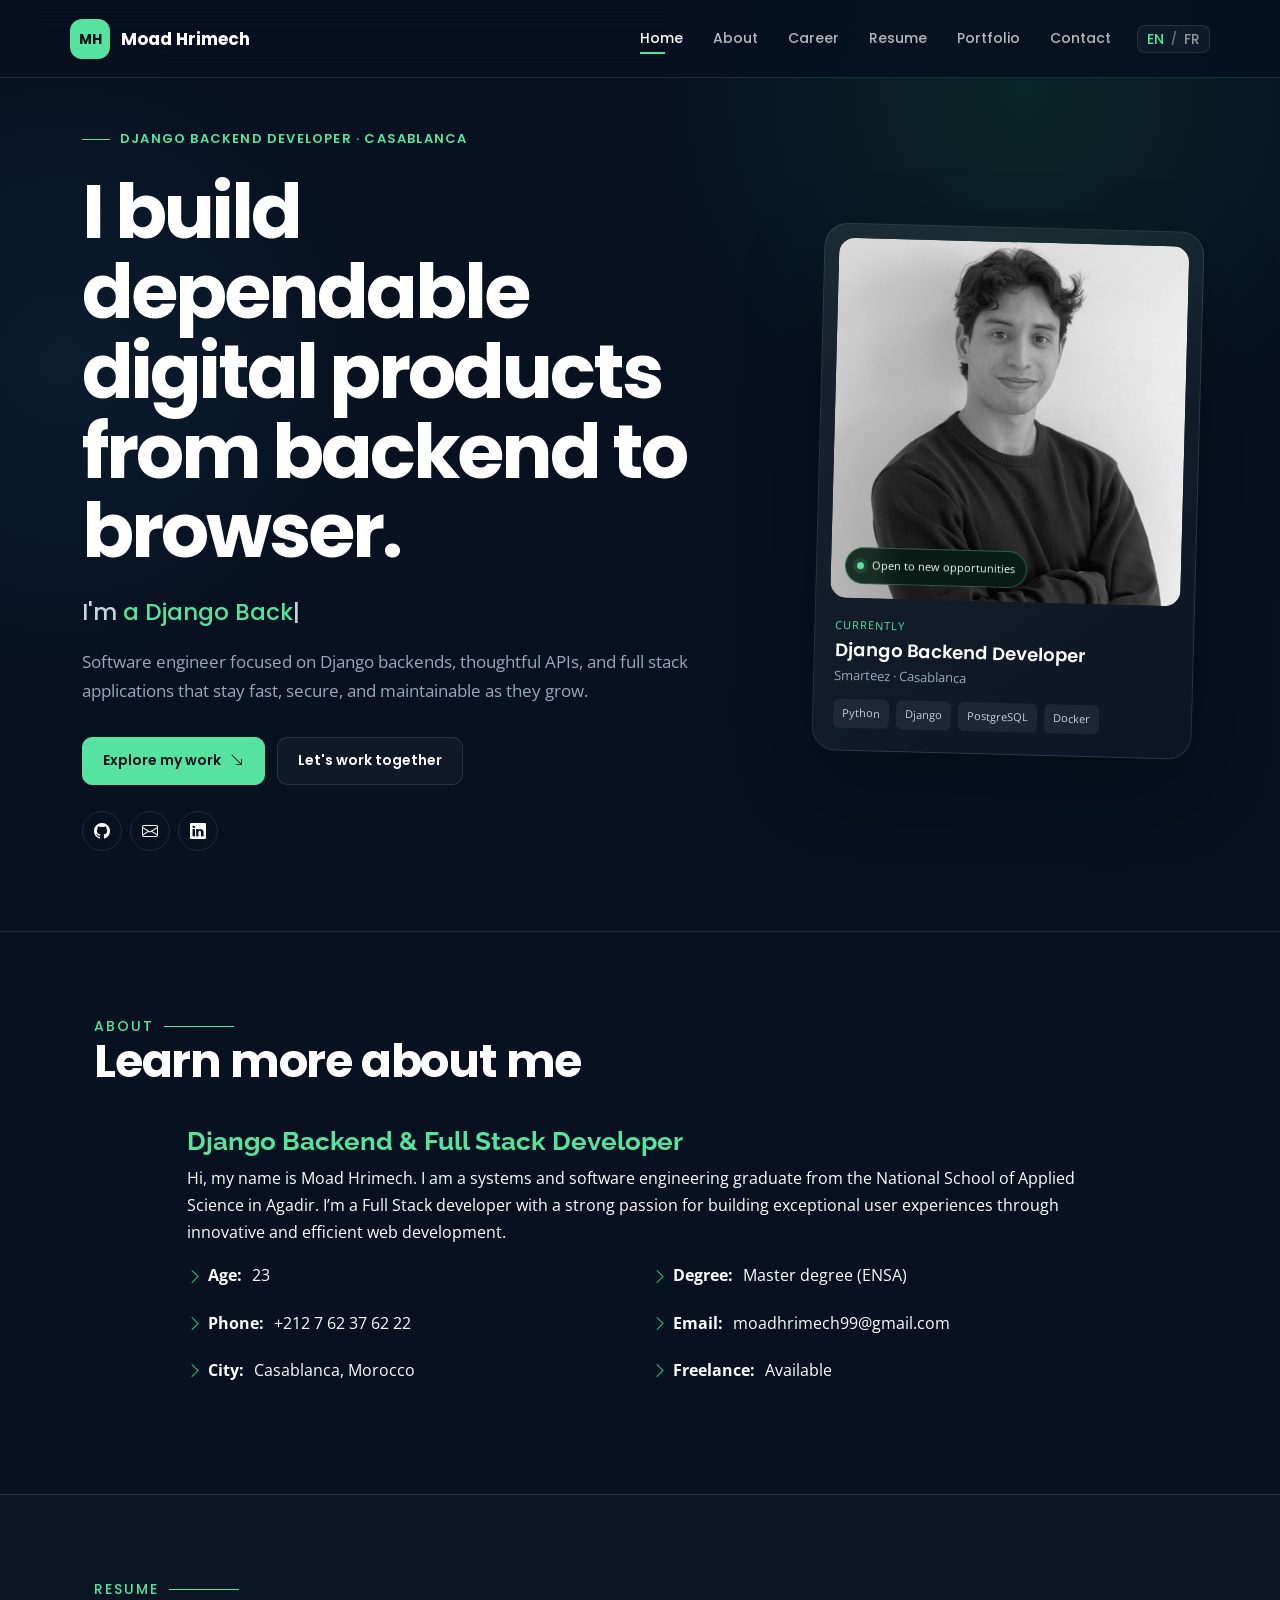
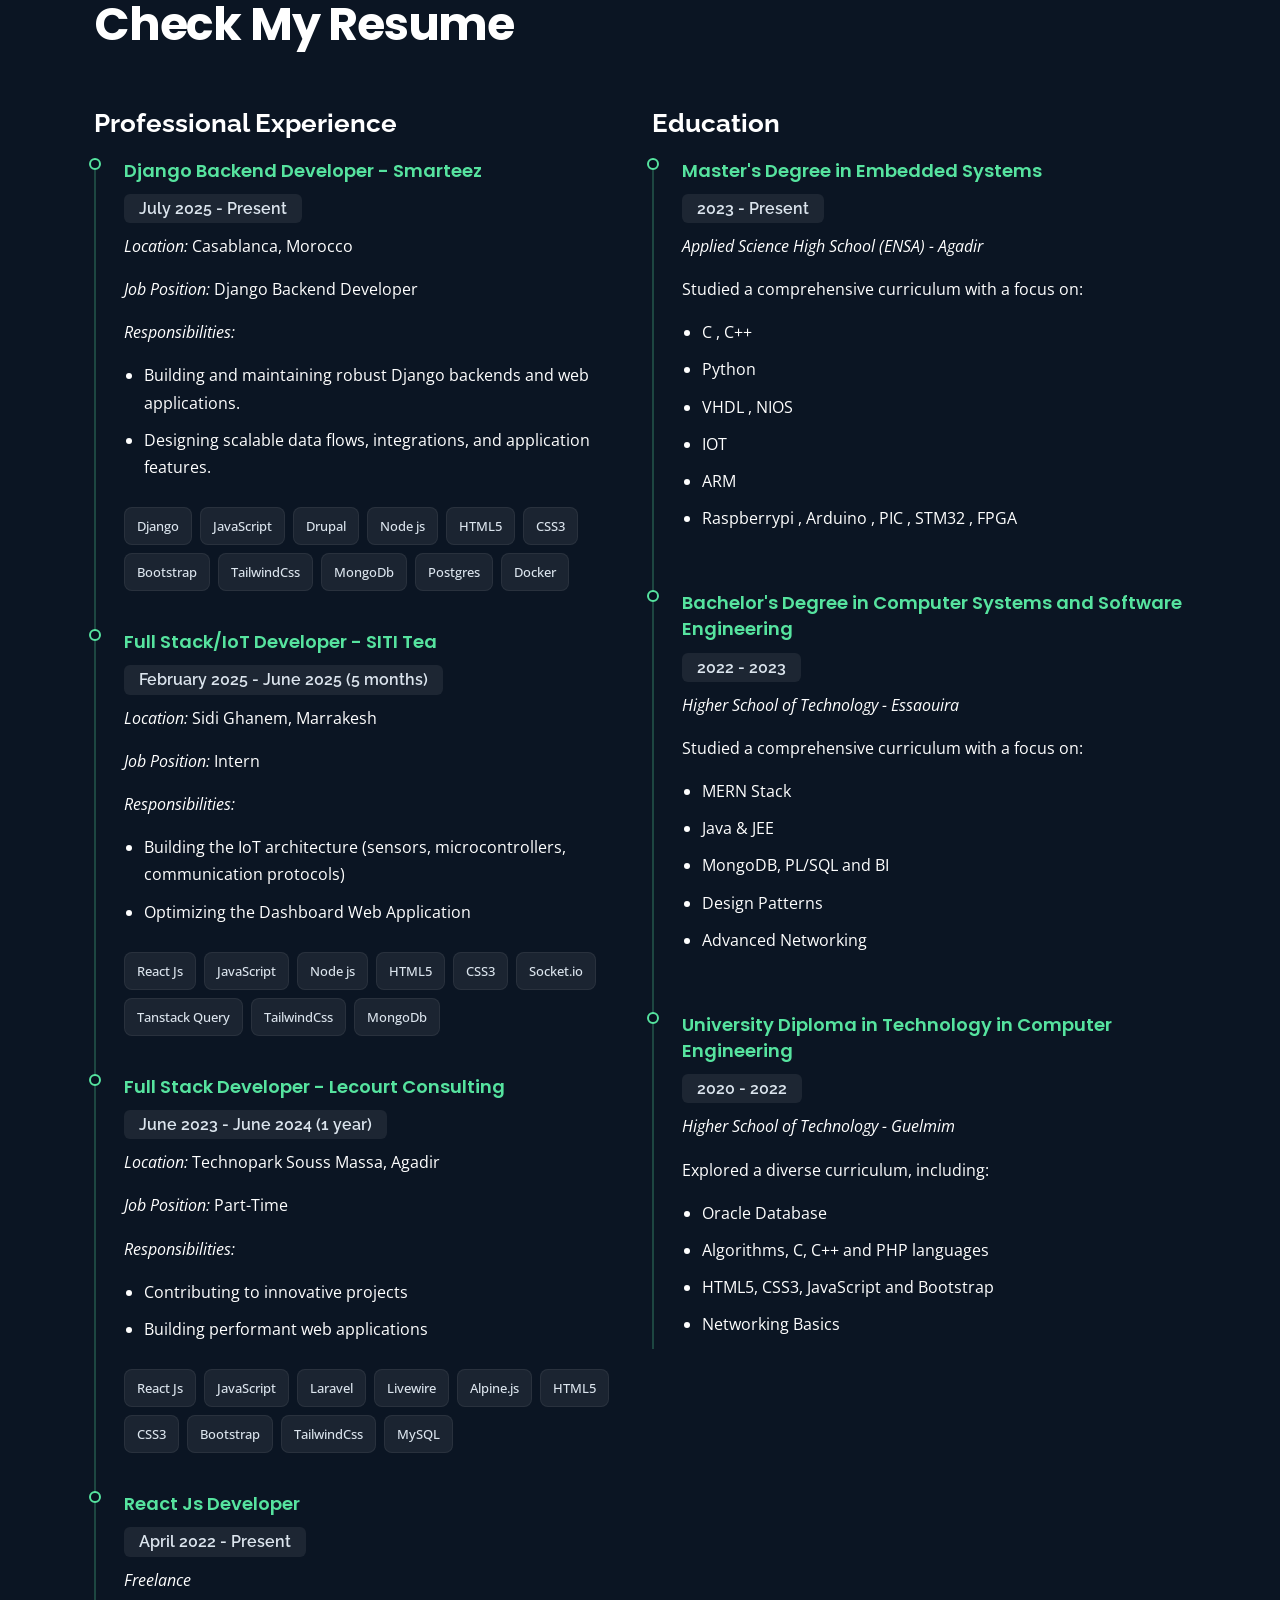
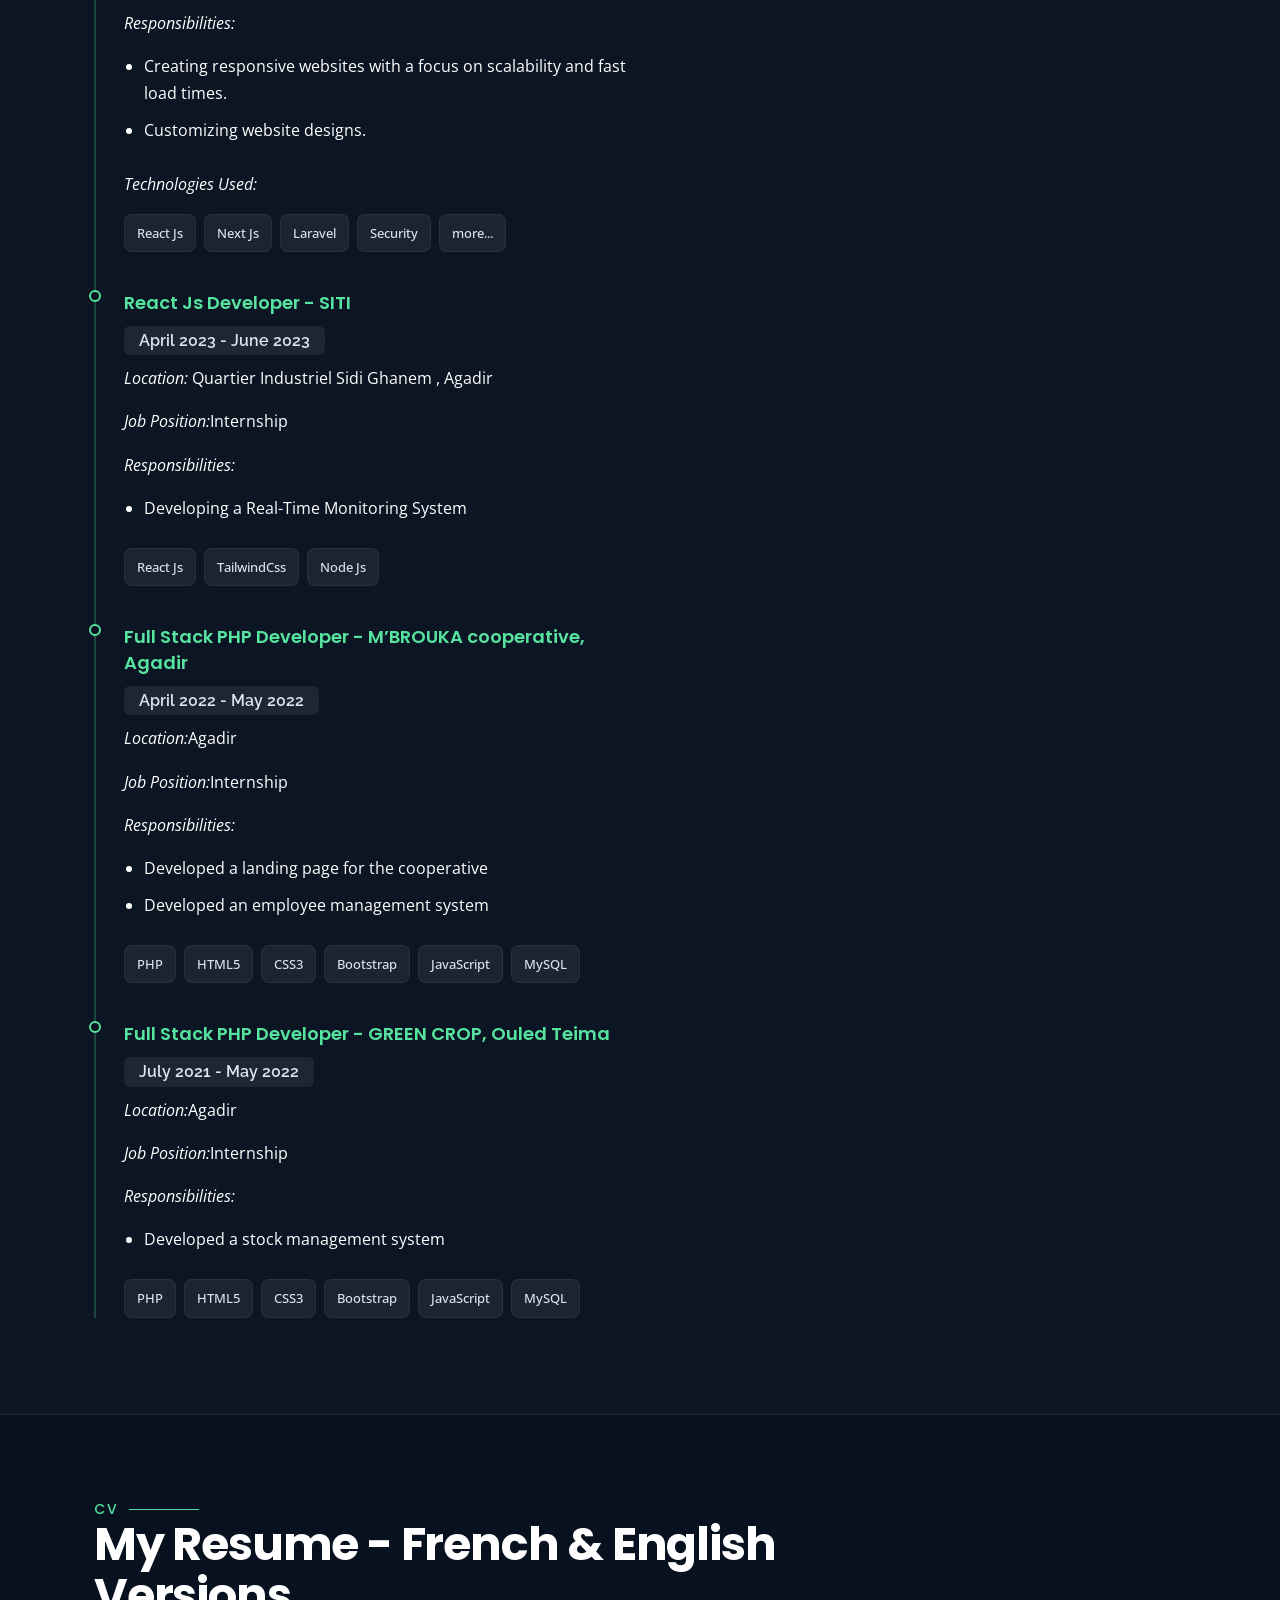
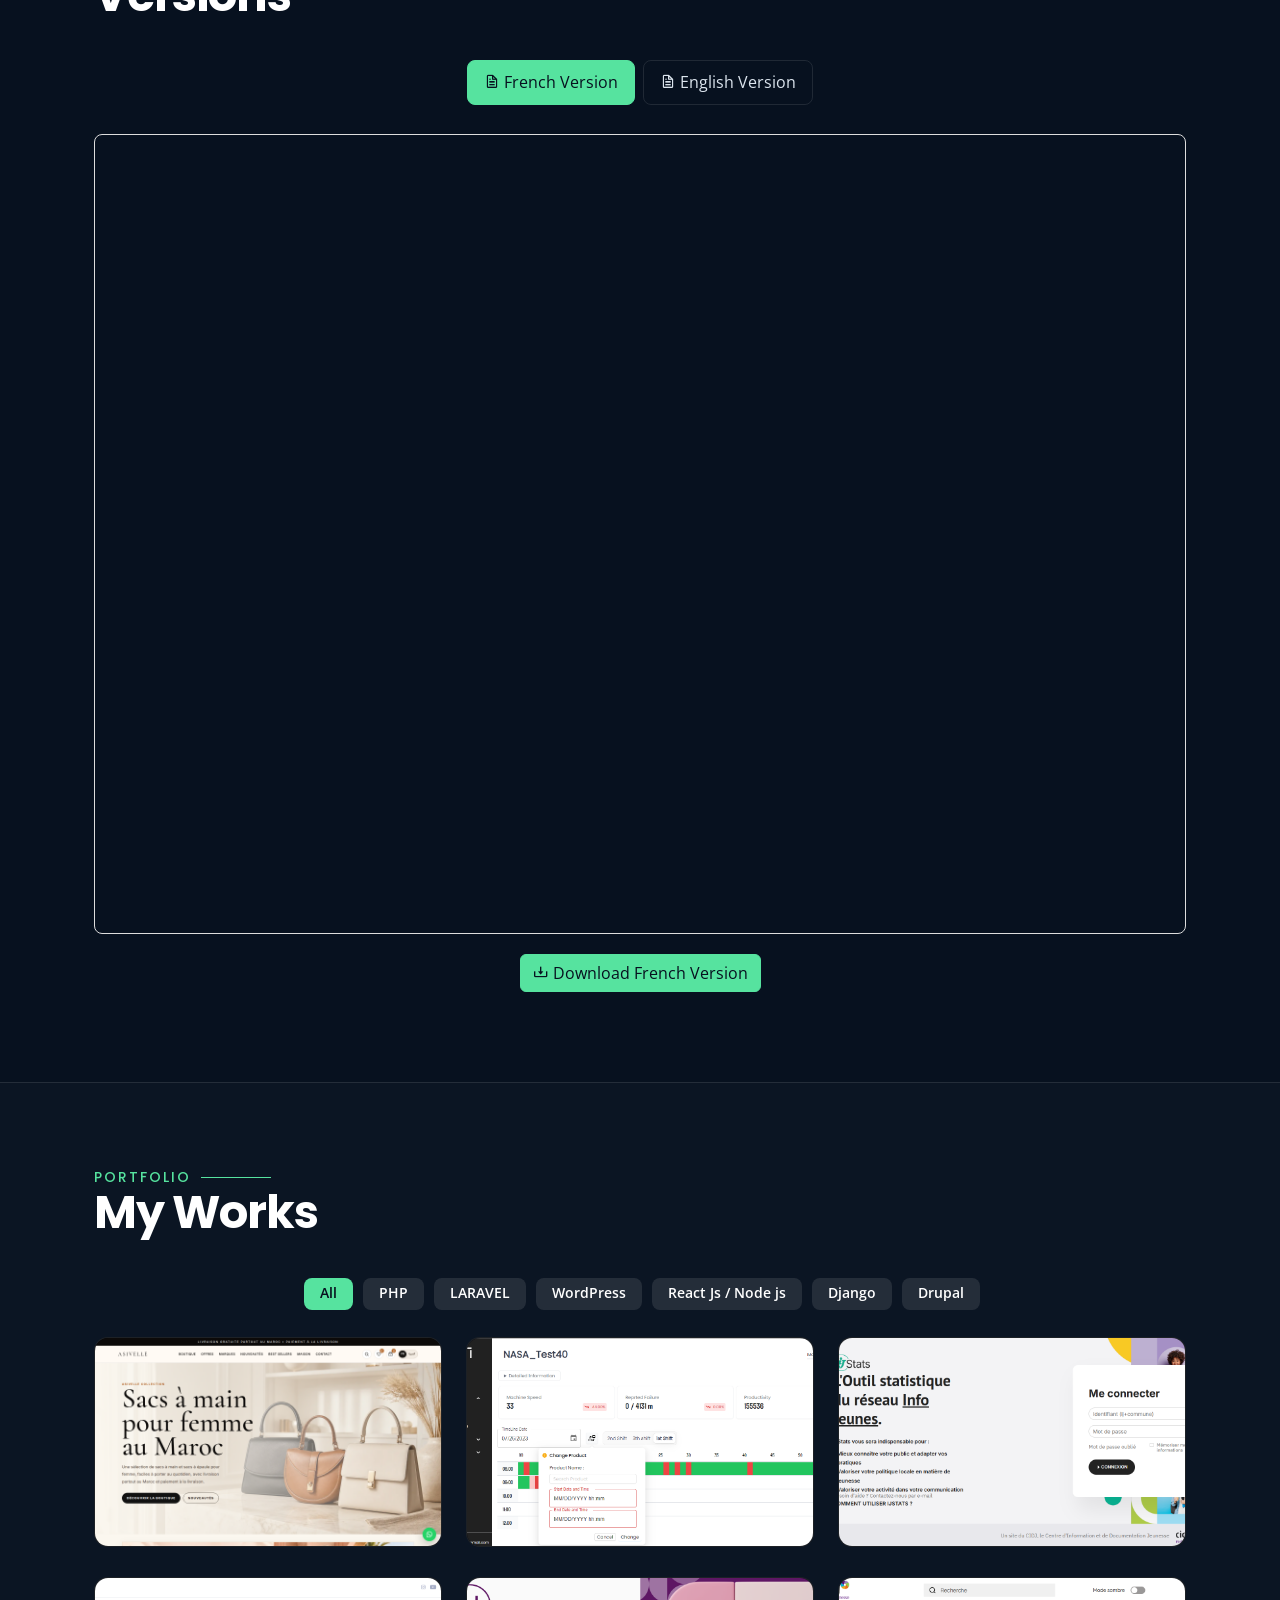
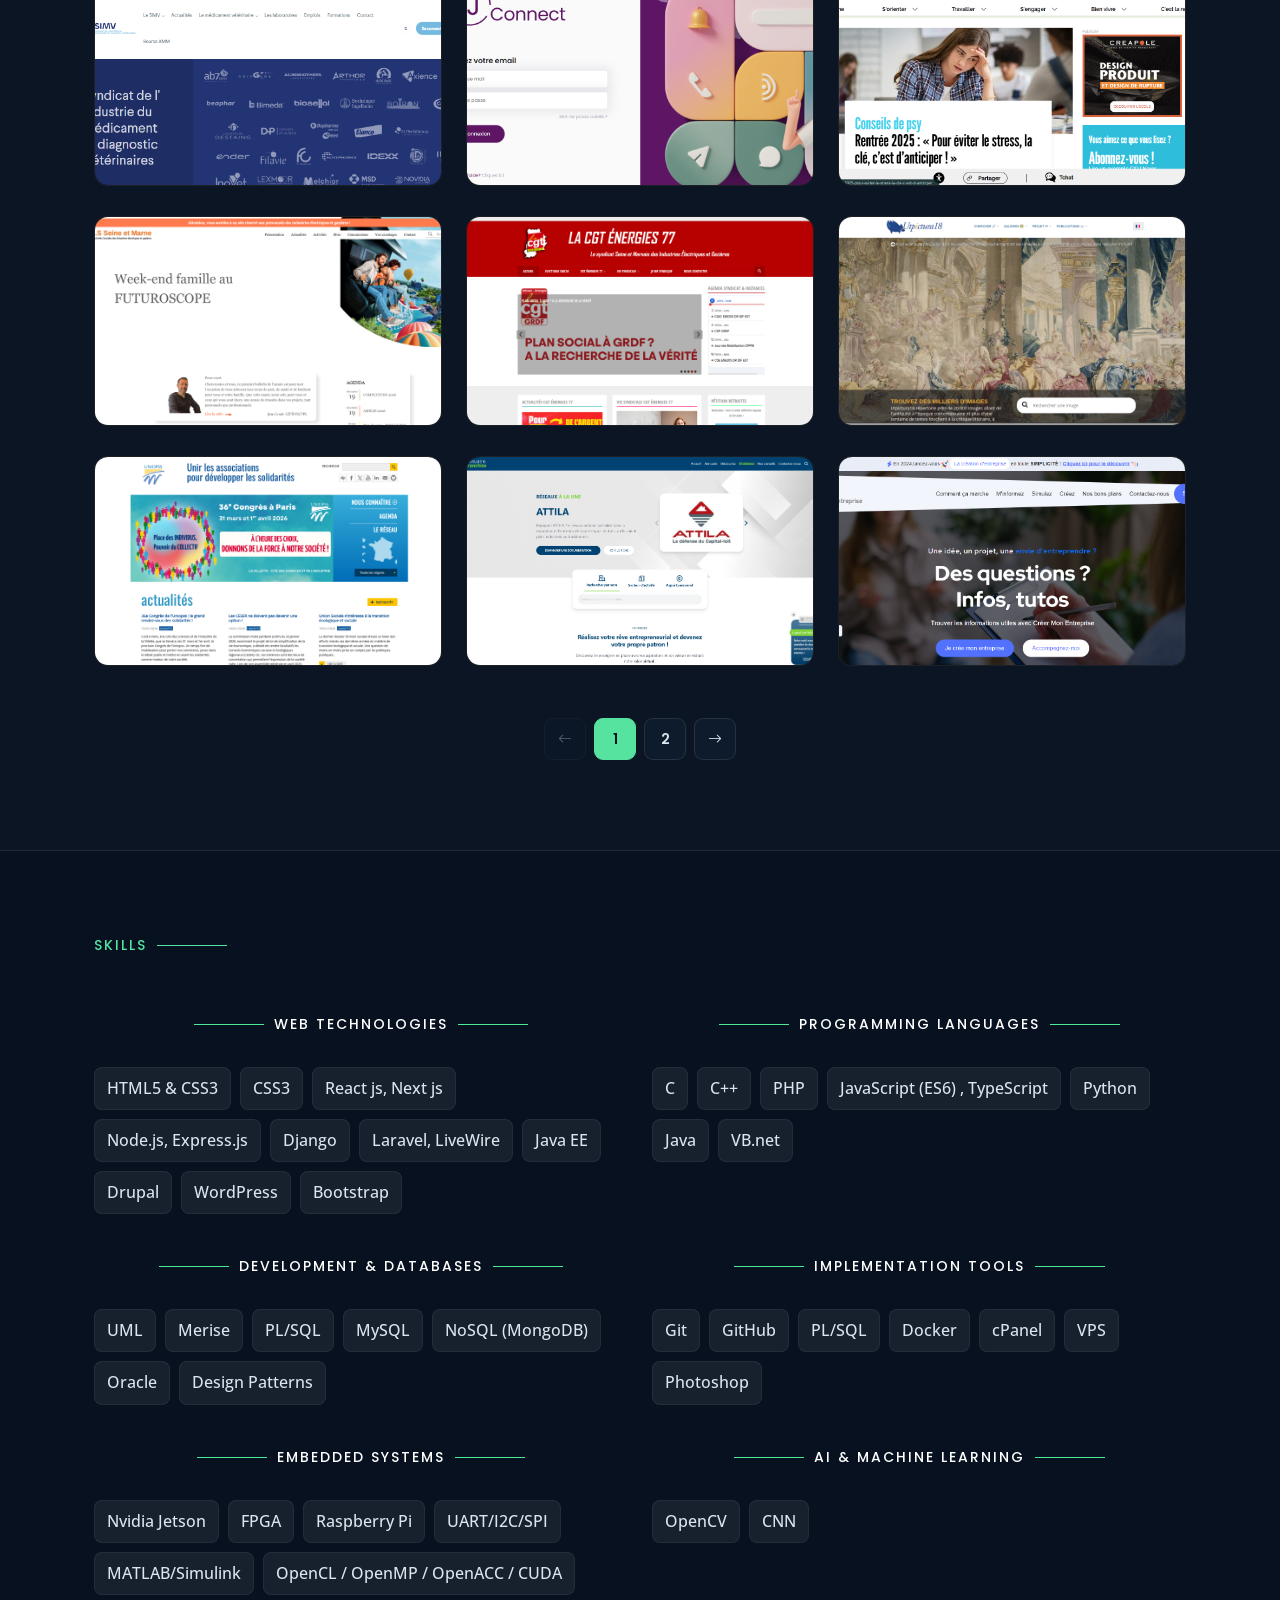
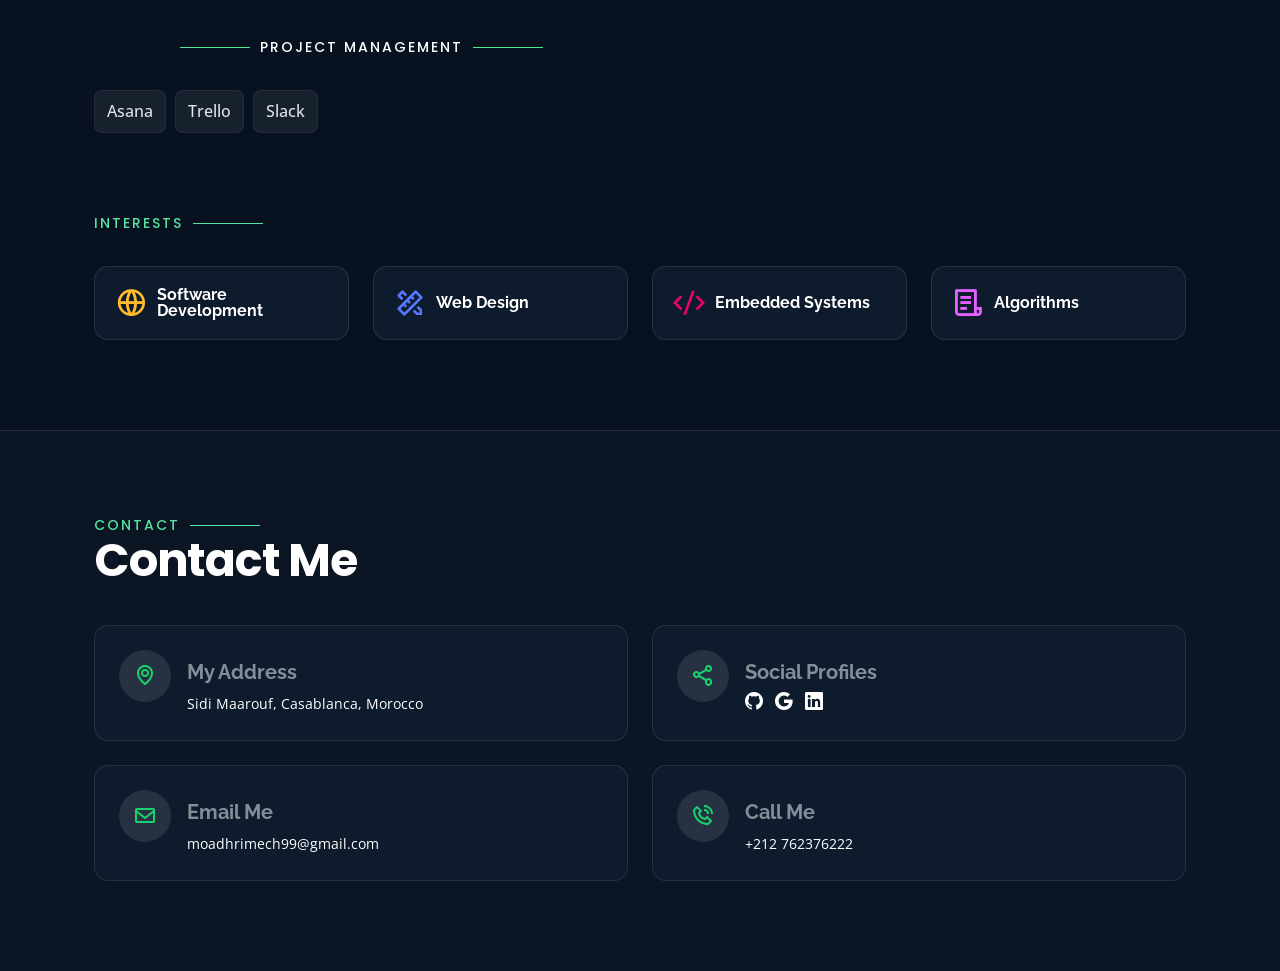
==== commit 1868e8d4: "fix tab title" ====
--- a/index.html
+++ b/index.html
@@ -5,7 +5,7 @@
   <meta charset="utf-8" />
   <meta content="width=device-width, initial-scale=1.0" name="viewport" />
 
-  <title>Freelance Django Developer in Morocco | Moad Hrimech</title>
+  <title>Moad Hrimech | Django Backend &amp; Full Stack Developer</title>
   <meta name="description"
     content="Hire Moad Hrimech, a freelance Django and full stack developer in Morocco, for APIs, integrations, scalable backends, and complete web applications." />
   <meta name="author" content="Moad Hrimech" />
@@ -21,7 +21,7 @@
   <!-- Open Graph / Facebook -->
   <meta property="og:type" content="profile" />
   <meta property="og:url" content="https://moadhrimech.netlify.app/" />
-  <meta property="og:title" content="Freelance Django Developer in Morocco | Moad Hrimech" />
+  <meta property="og:title" content="Moad Hrimech | Django Backend &amp; Full Stack Developer" />
   <meta property="og:description"
     content="Freelance Django and full stack development for reliable APIs, integrations, scalable backends, and complete web applications." />
   <meta property="og:image" content="https://moadhrimech.netlify.app/assets/img/image.png" />
@@ -37,7 +37,7 @@
   <!-- Twitter -->
   <meta name="twitter:card" content="summary" />
   <meta name="twitter:url" content="https://moadhrimech.netlify.app/" />
-  <meta name="twitter:title" content="Freelance Django Developer in Morocco | Moad Hrimech" />
+  <meta name="twitter:title" content="Moad Hrimech | Django Backend &amp; Full Stack Developer" />
   <meta name="twitter:description"
     content="Freelance Django and full stack development for APIs, integrations, scalable backends, and complete web applications." />
   <meta name="twitter:image" content="https://moadhrimech.netlify.app/assets/img/image.png" />
@@ -140,7 +140,7 @@
     "@type": "ProfilePage",
     "@id": "https://moadhrimech.netlify.app/#profile",
     "url": "https://moadhrimech.netlify.app/",
-    "name": "Freelance Django Developer in Morocco | Moad Hrimech",
+    "name": "Moad Hrimech | Django Backend & Full Stack Developer",
     "description": "Professional portfolio of Django backend and full stack developer Moad Hrimech",
     "mainEntity": {
       "@id": "https://moadhrimech.netlify.app/#moad-hrimech"
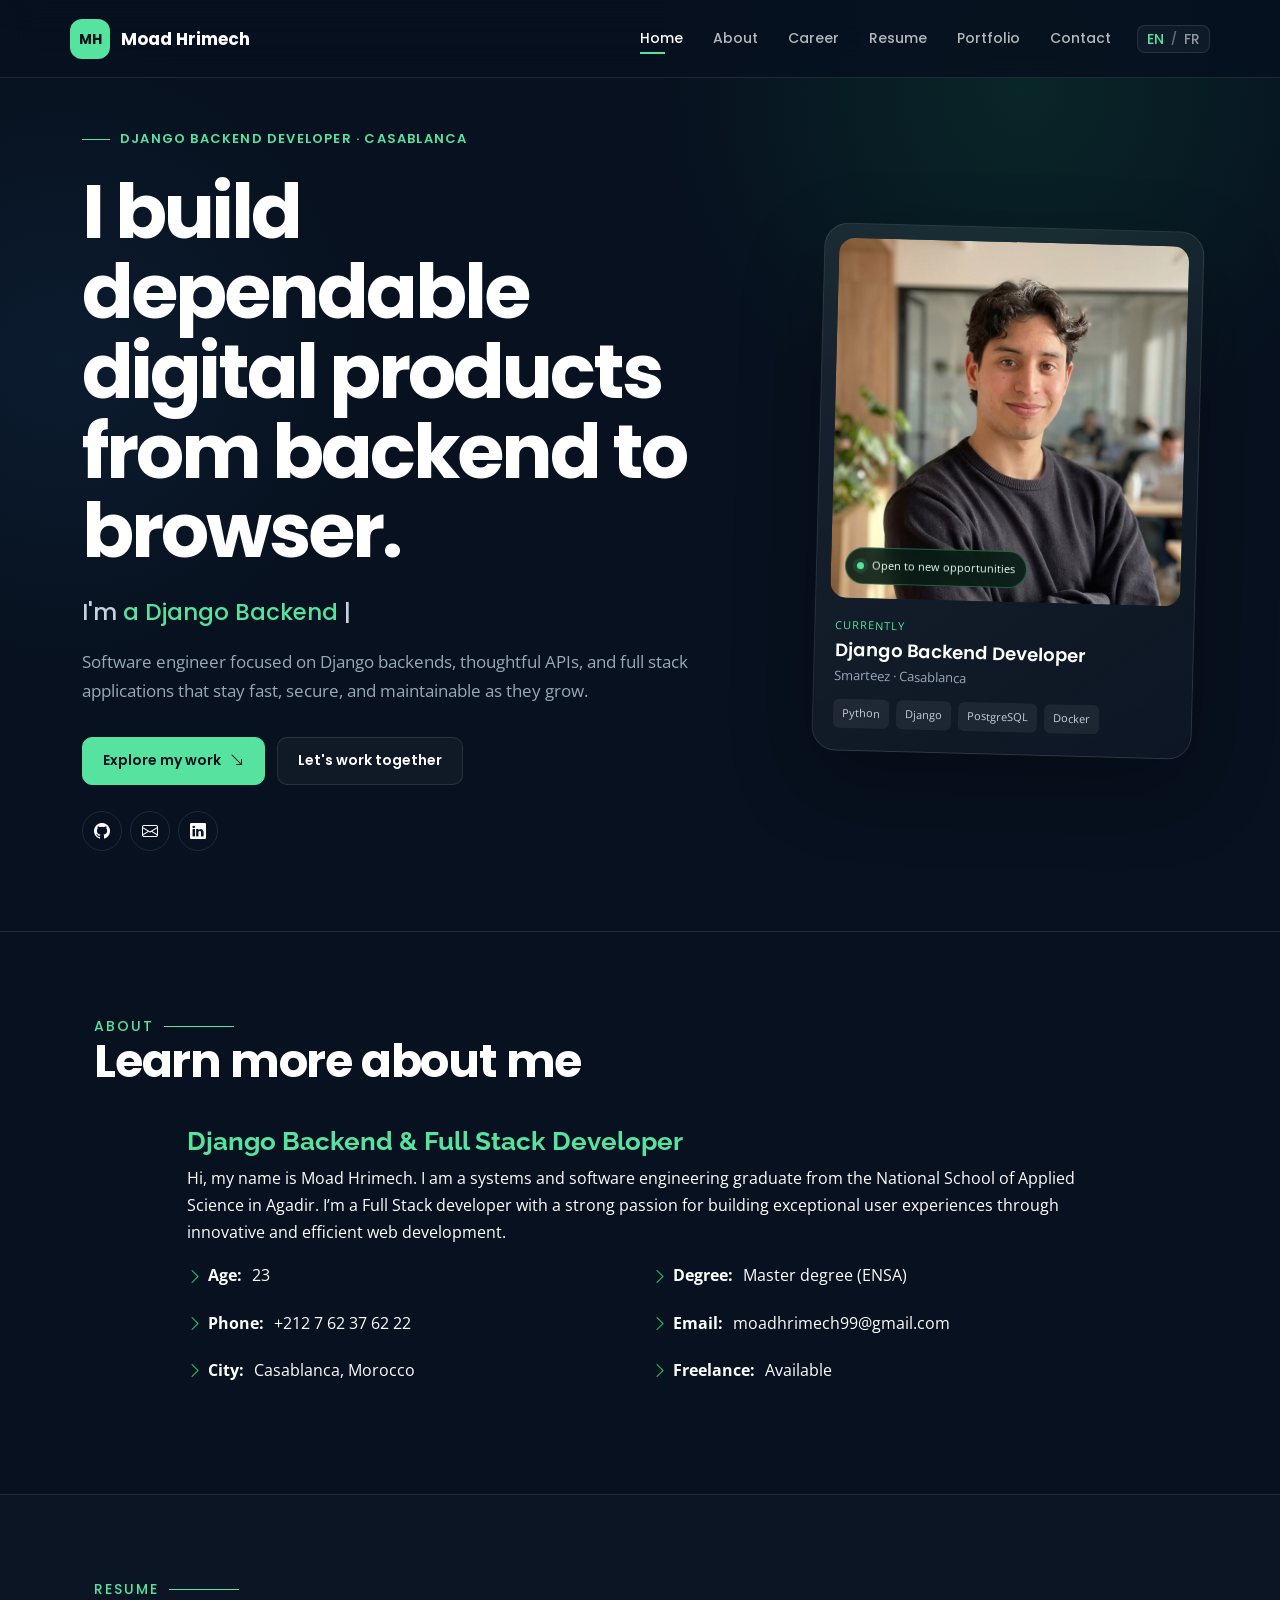
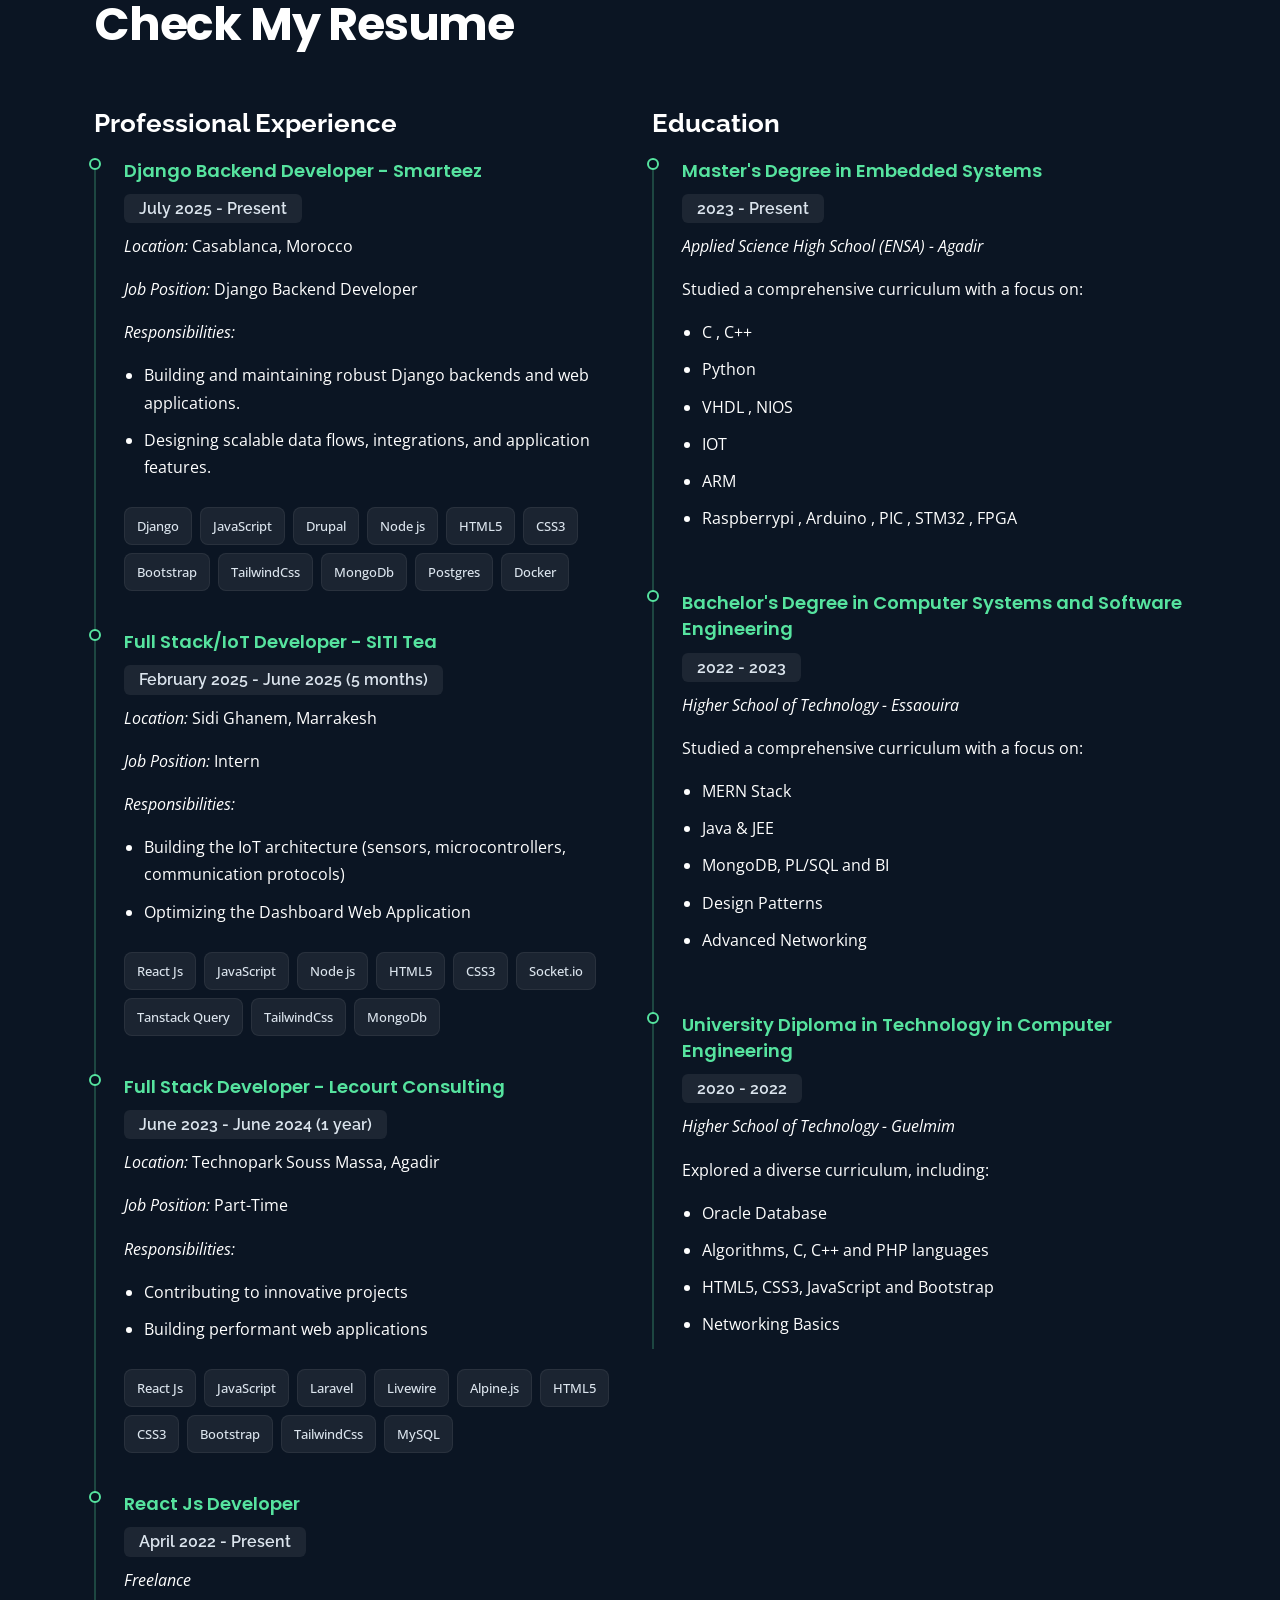
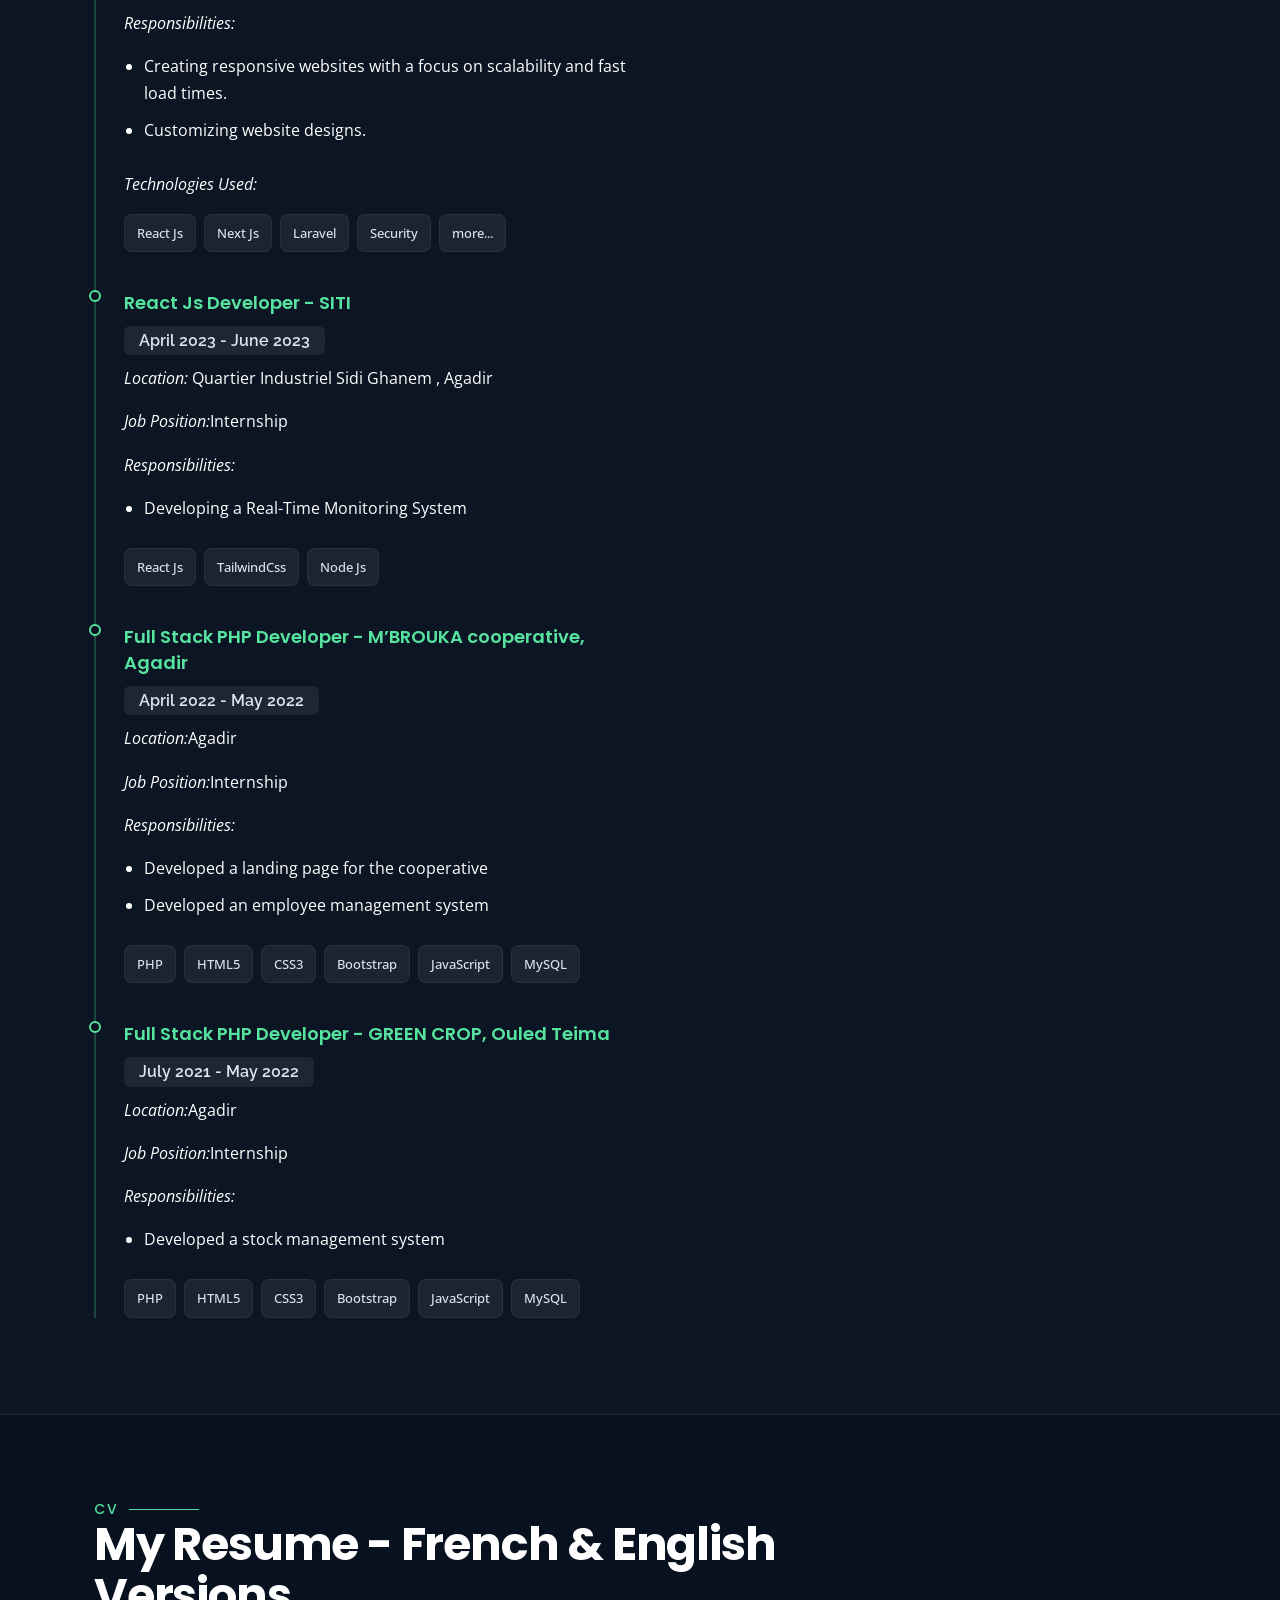
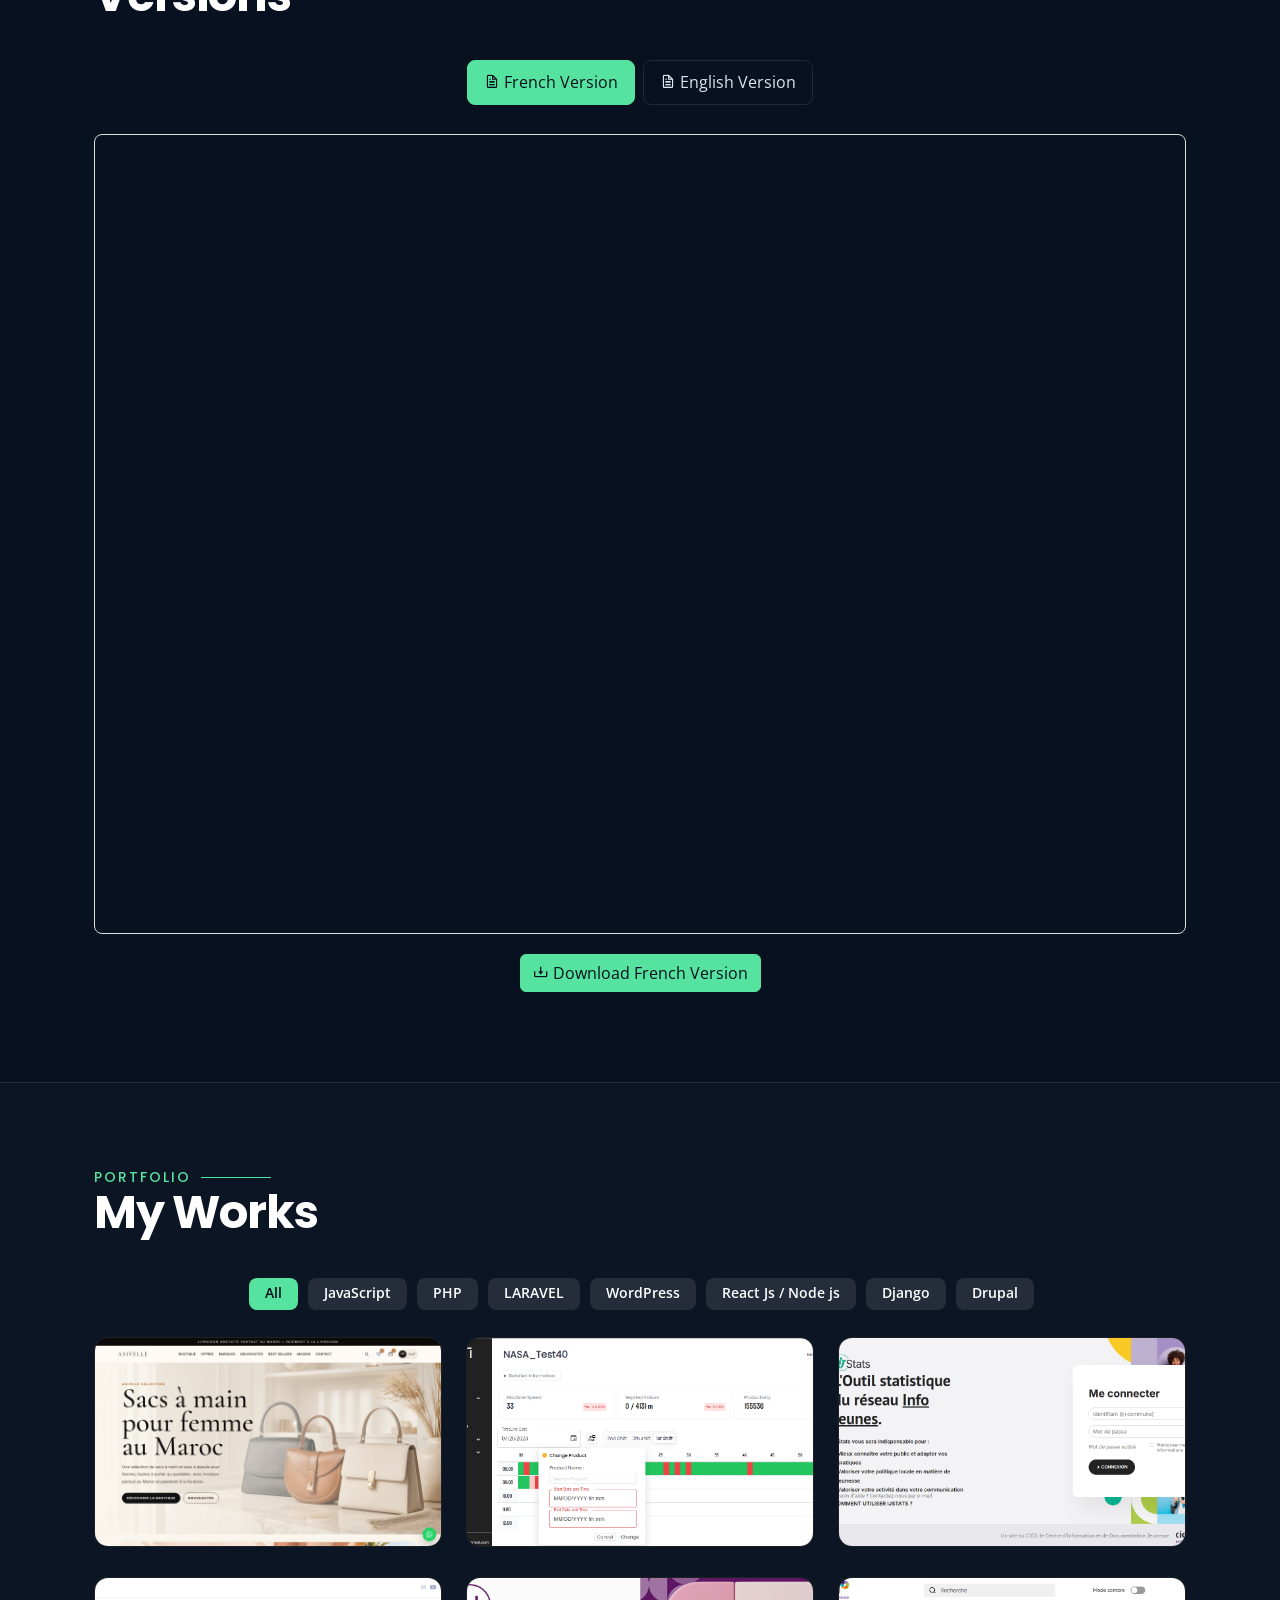
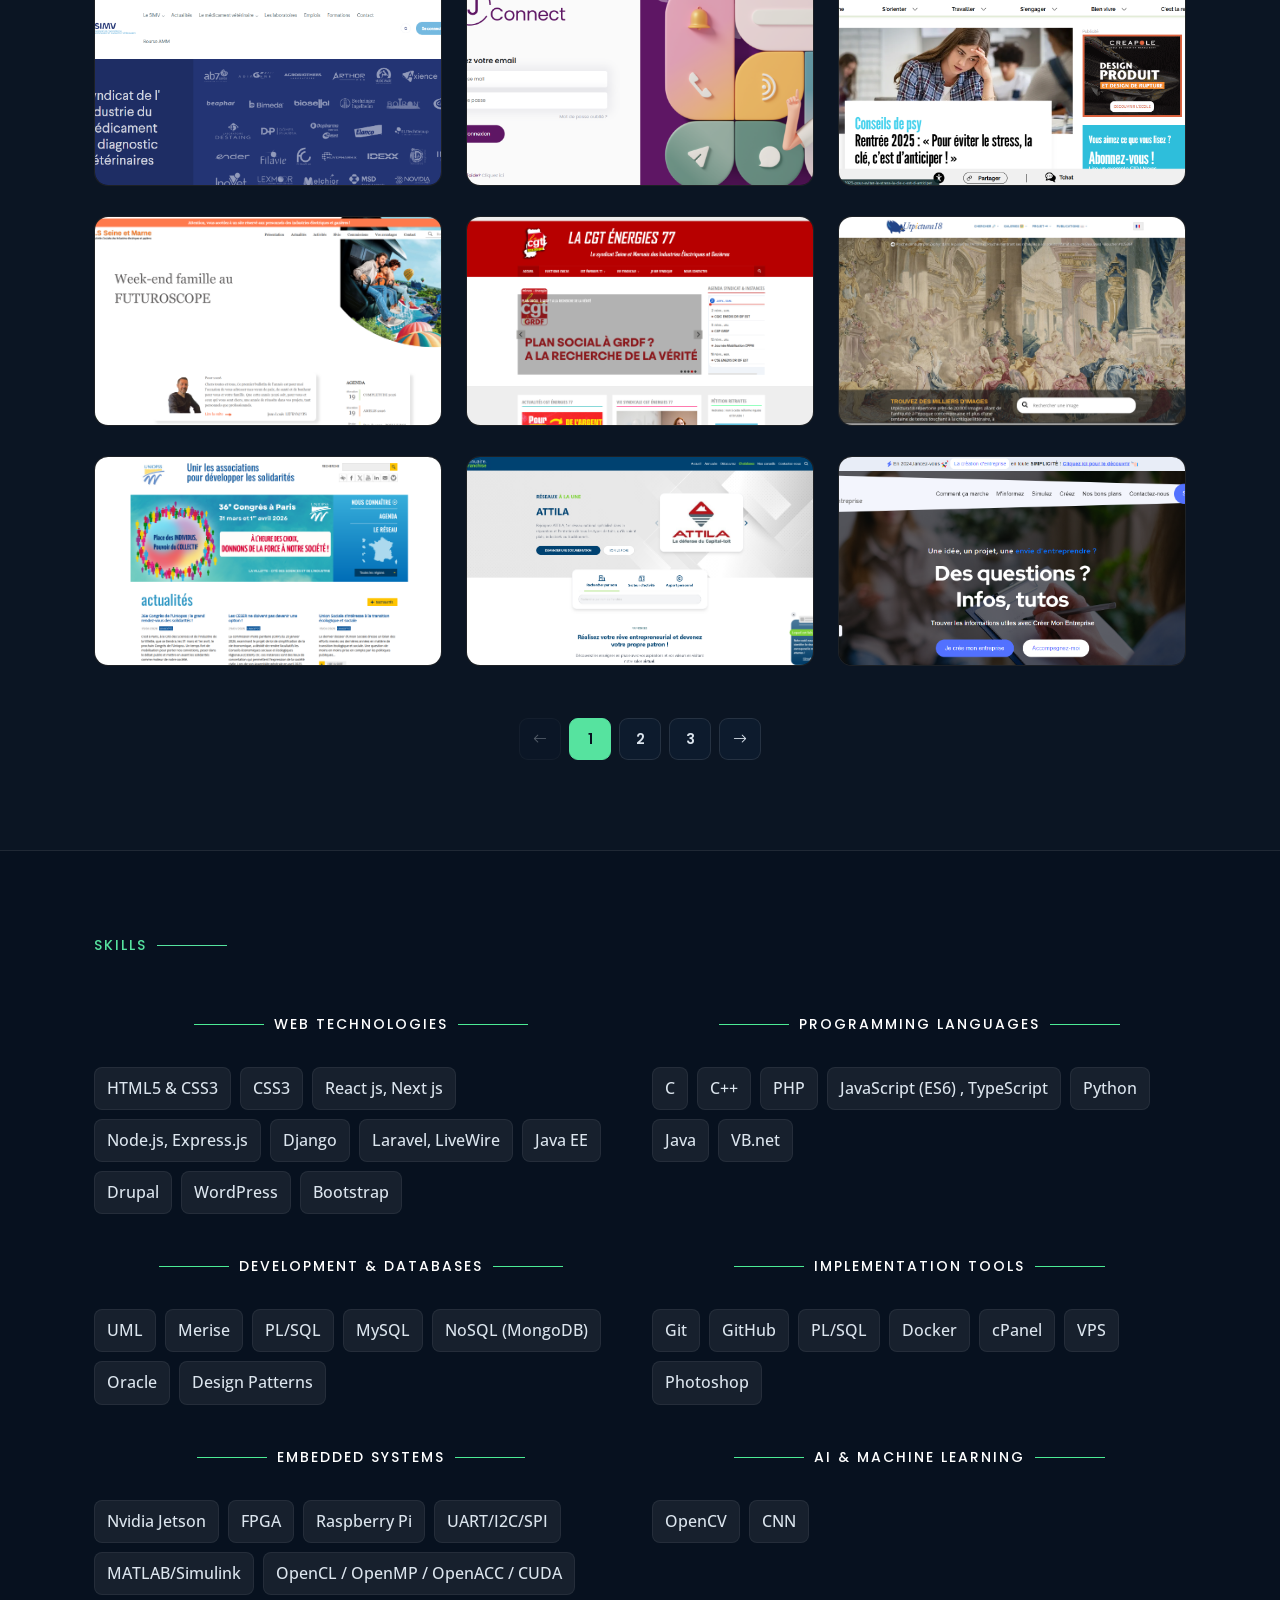
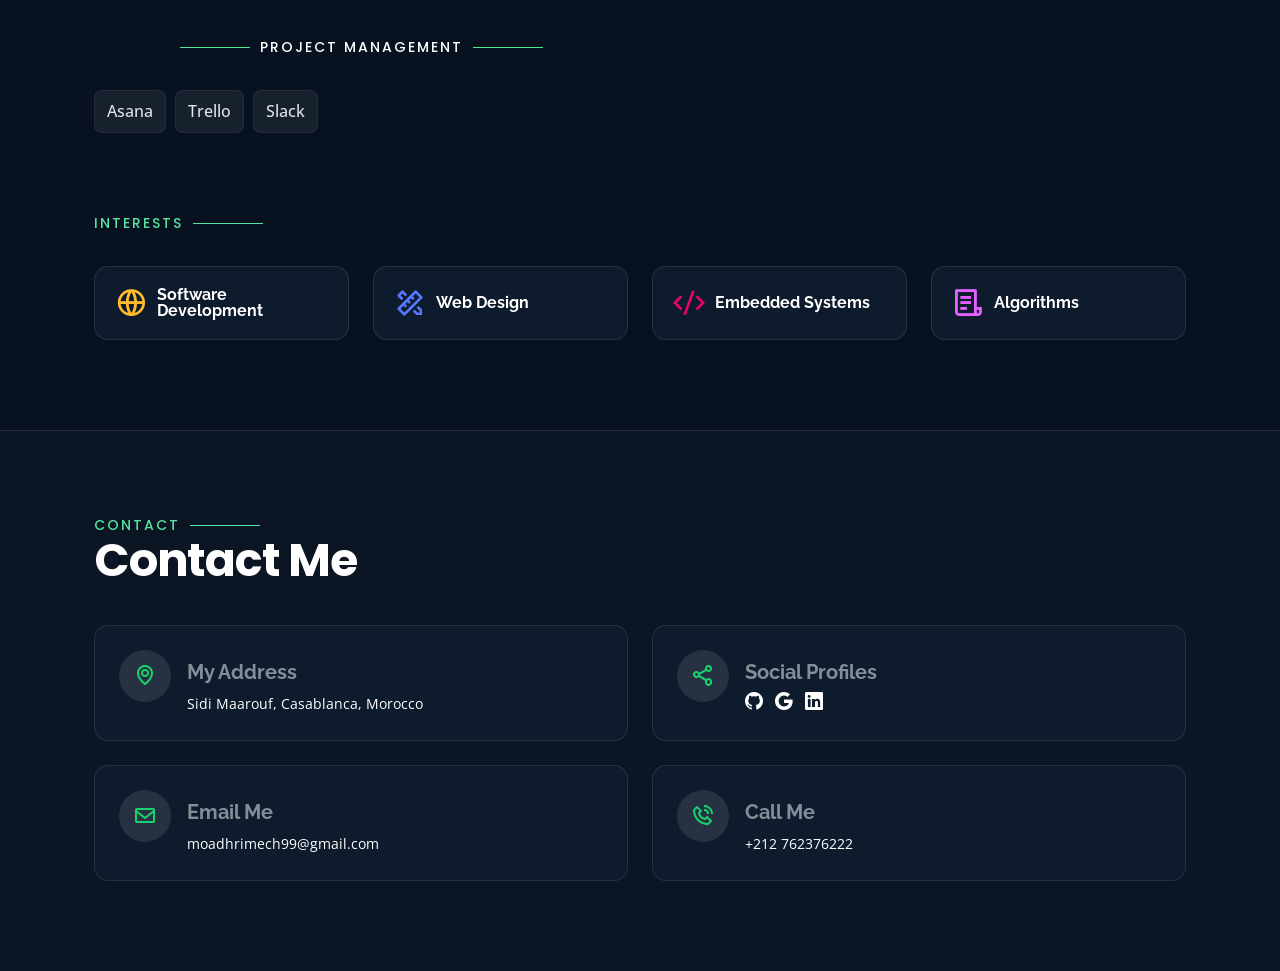
==== commit 872ae492: "change pic and add extension ad blocker project" ====
--- a/index.html
+++ b/index.html
@@ -233,7 +233,7 @@
         </div>
         <div class="hero-card" aria-label="Current role">
           <div class="hero-photo-wrap">
-            <img src="/assets/img/image.png" width="865" height="1221" alt="Moad Hrimech, Django backend and full stack developer" class="hero-photo" decoding="async" fetchpriority="high" />
+            <img src="/assets/img/hero-photo.jpeg" width="832" height="1102" alt="Moad Hrimech, Django backend and full stack developer" class="hero-photo" decoding="async" fetchpriority="high" />
             <span class="availability"><i></i> Open to new opportunities</span>
           </div>
           <div class="current-role">
@@ -671,6 +671,7 @@
         <div class="col-lg-12 d-flex justify-content-center">
           <ul id="portfolio-flters">
             <li data-filter="*" class="filter-active">All</li>
+            <li data-filter=".filter-javascript">JavaScript</li>
             <li data-filter=".filter-php">PHP</li>
             <li data-filter=".filter-laravel">LARAVEL</li>
             <li data-filter=".filter-wordpress">WordPress</li>
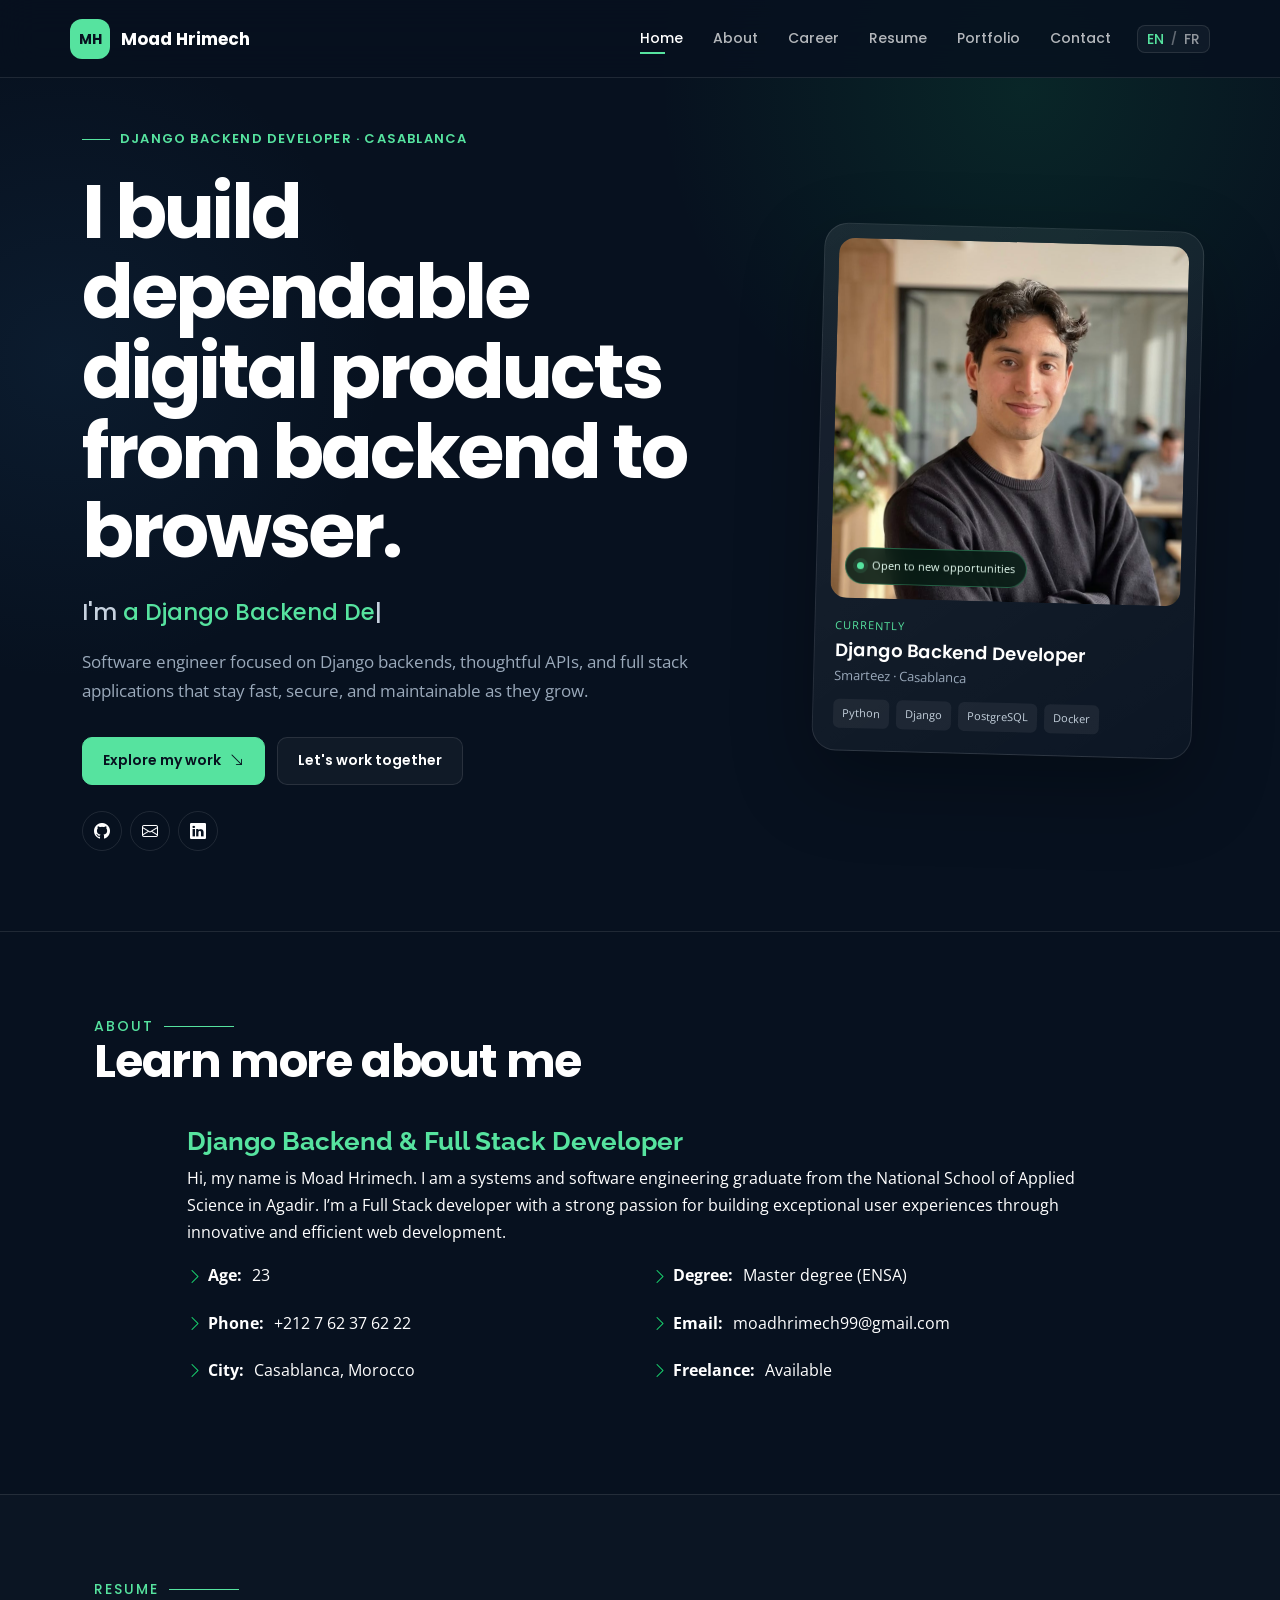
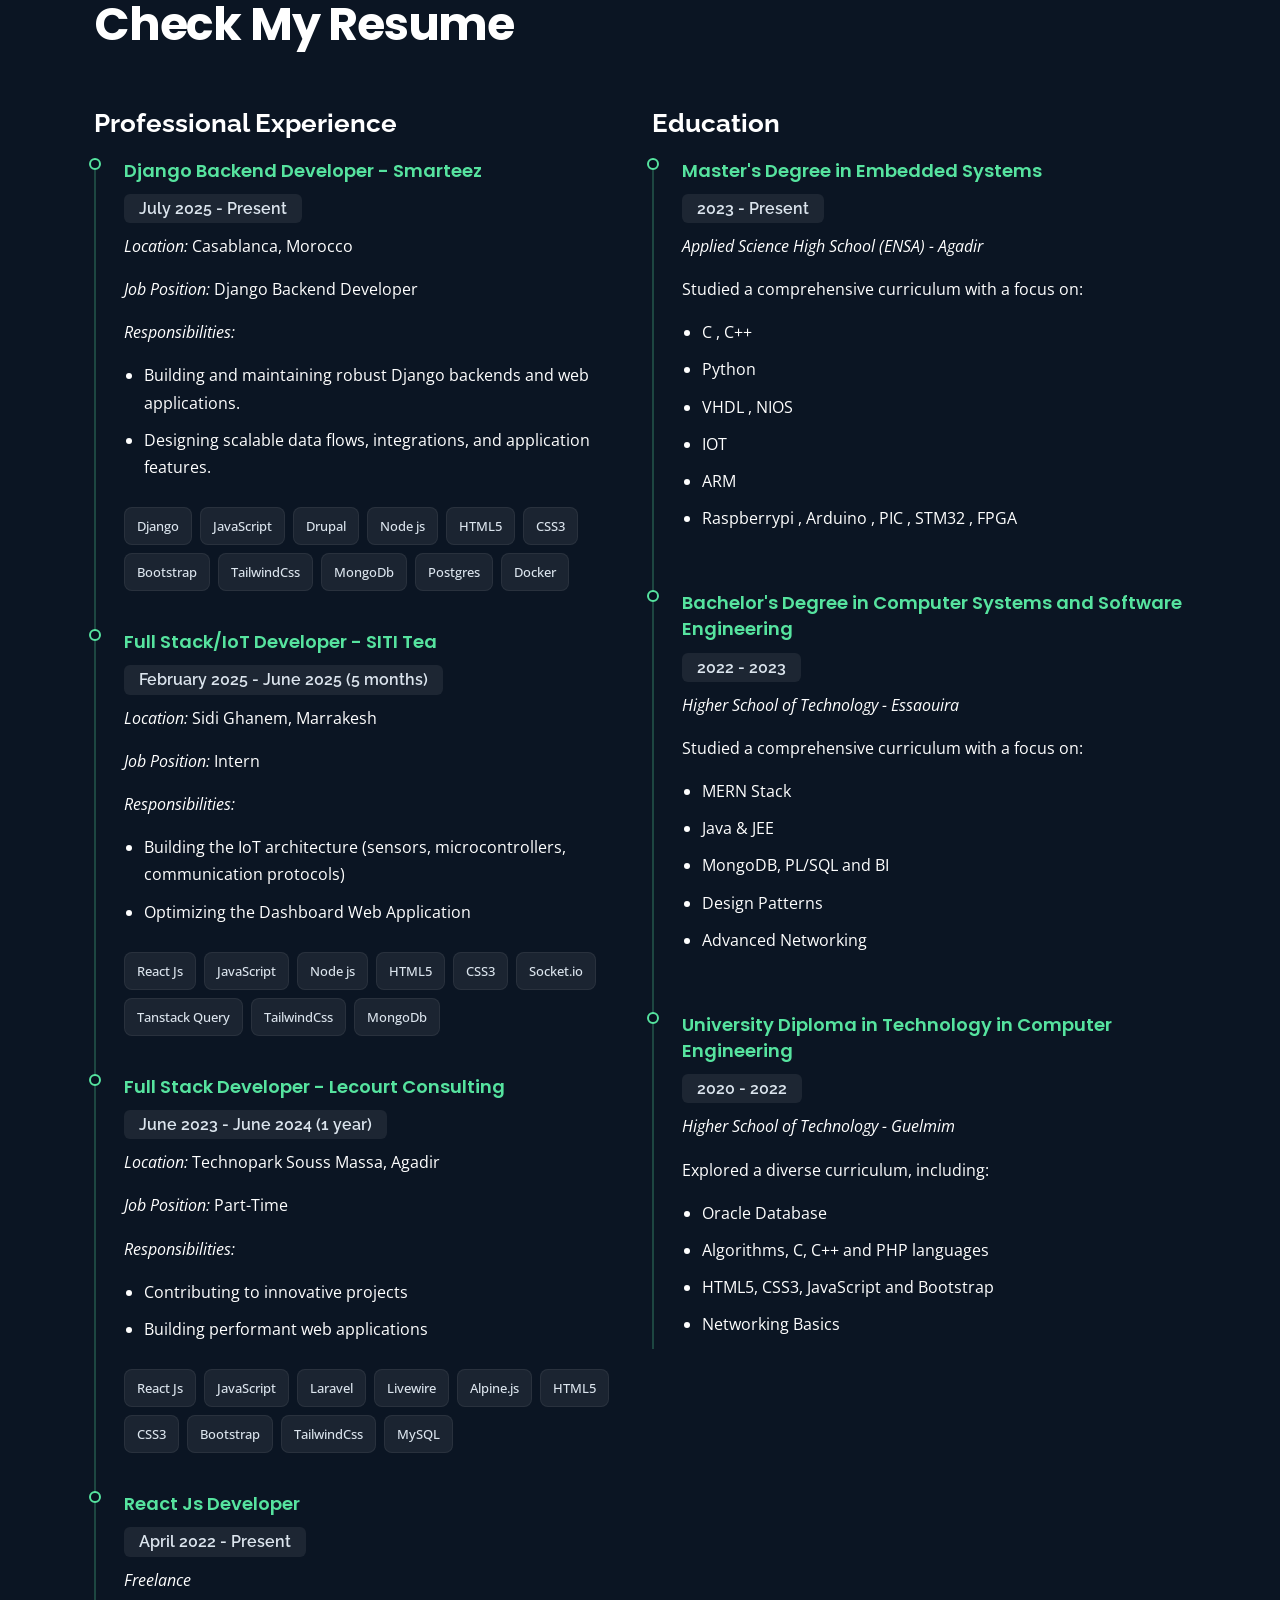
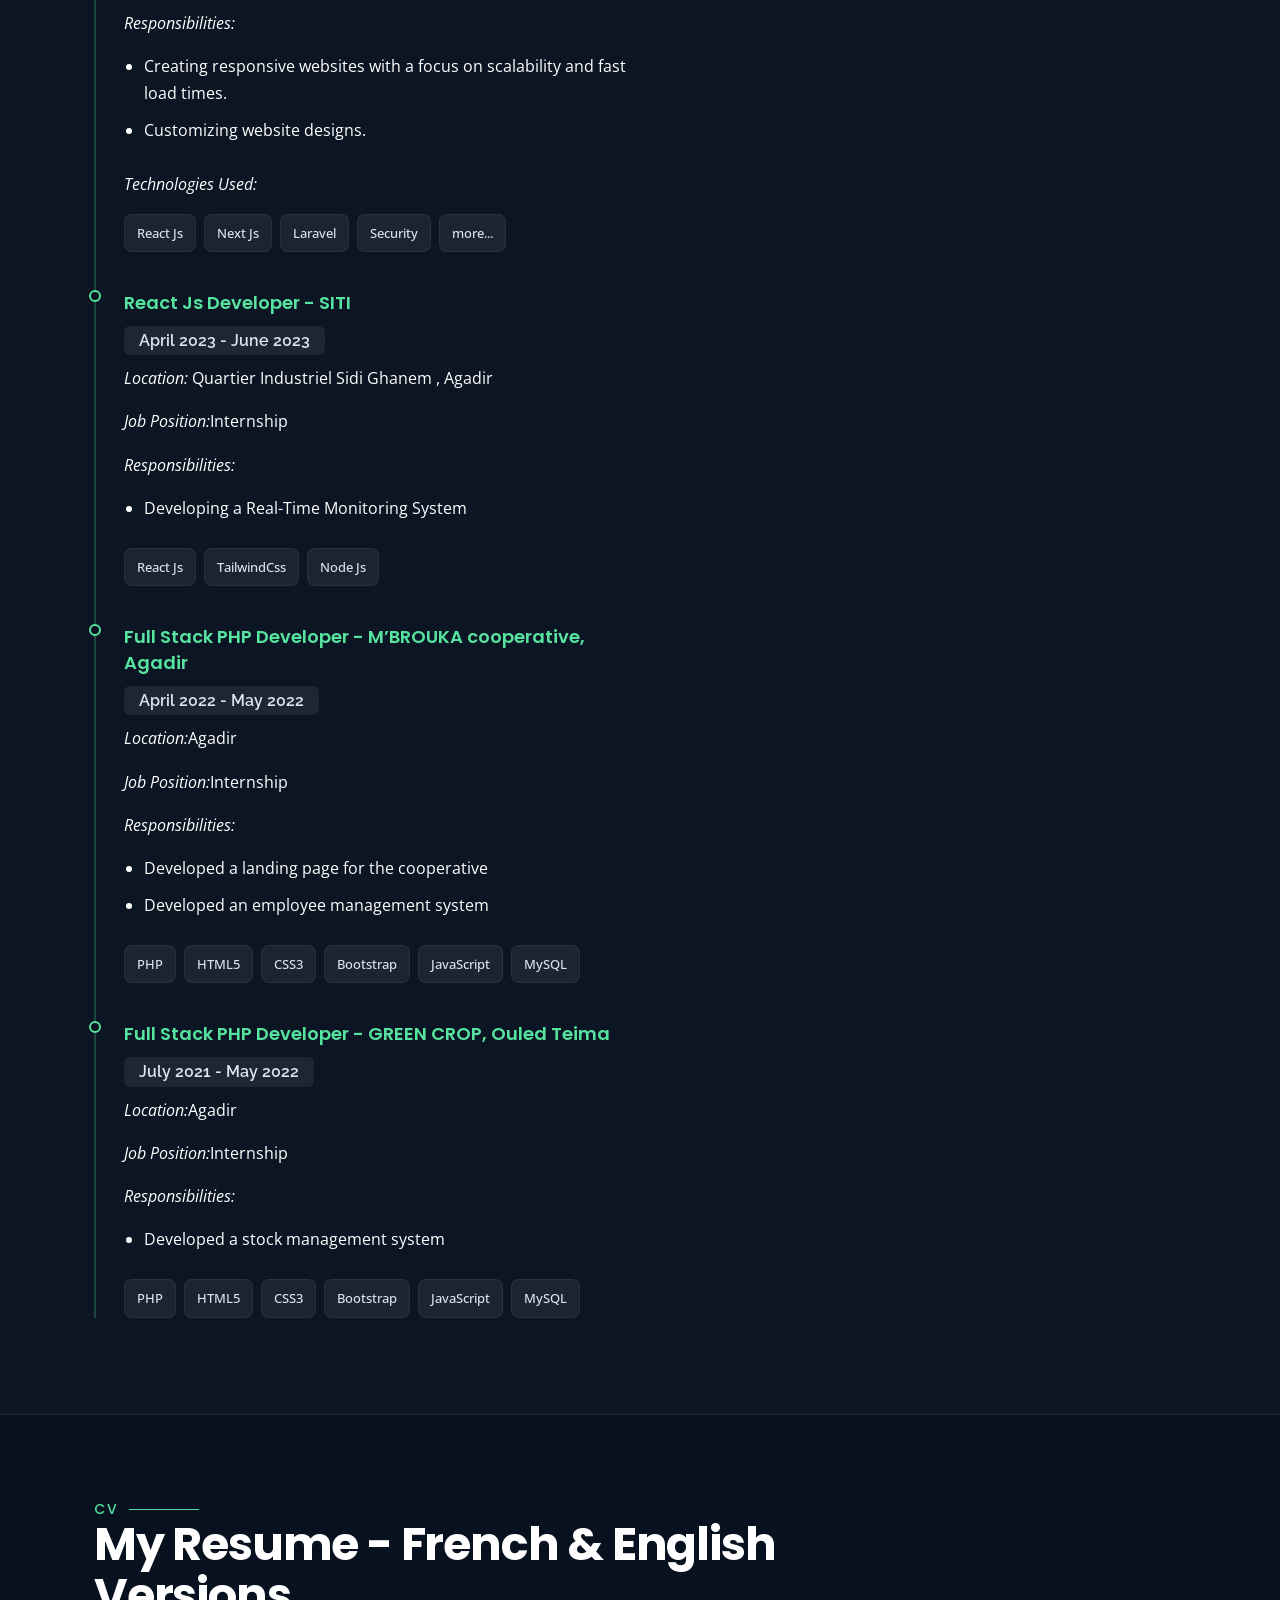
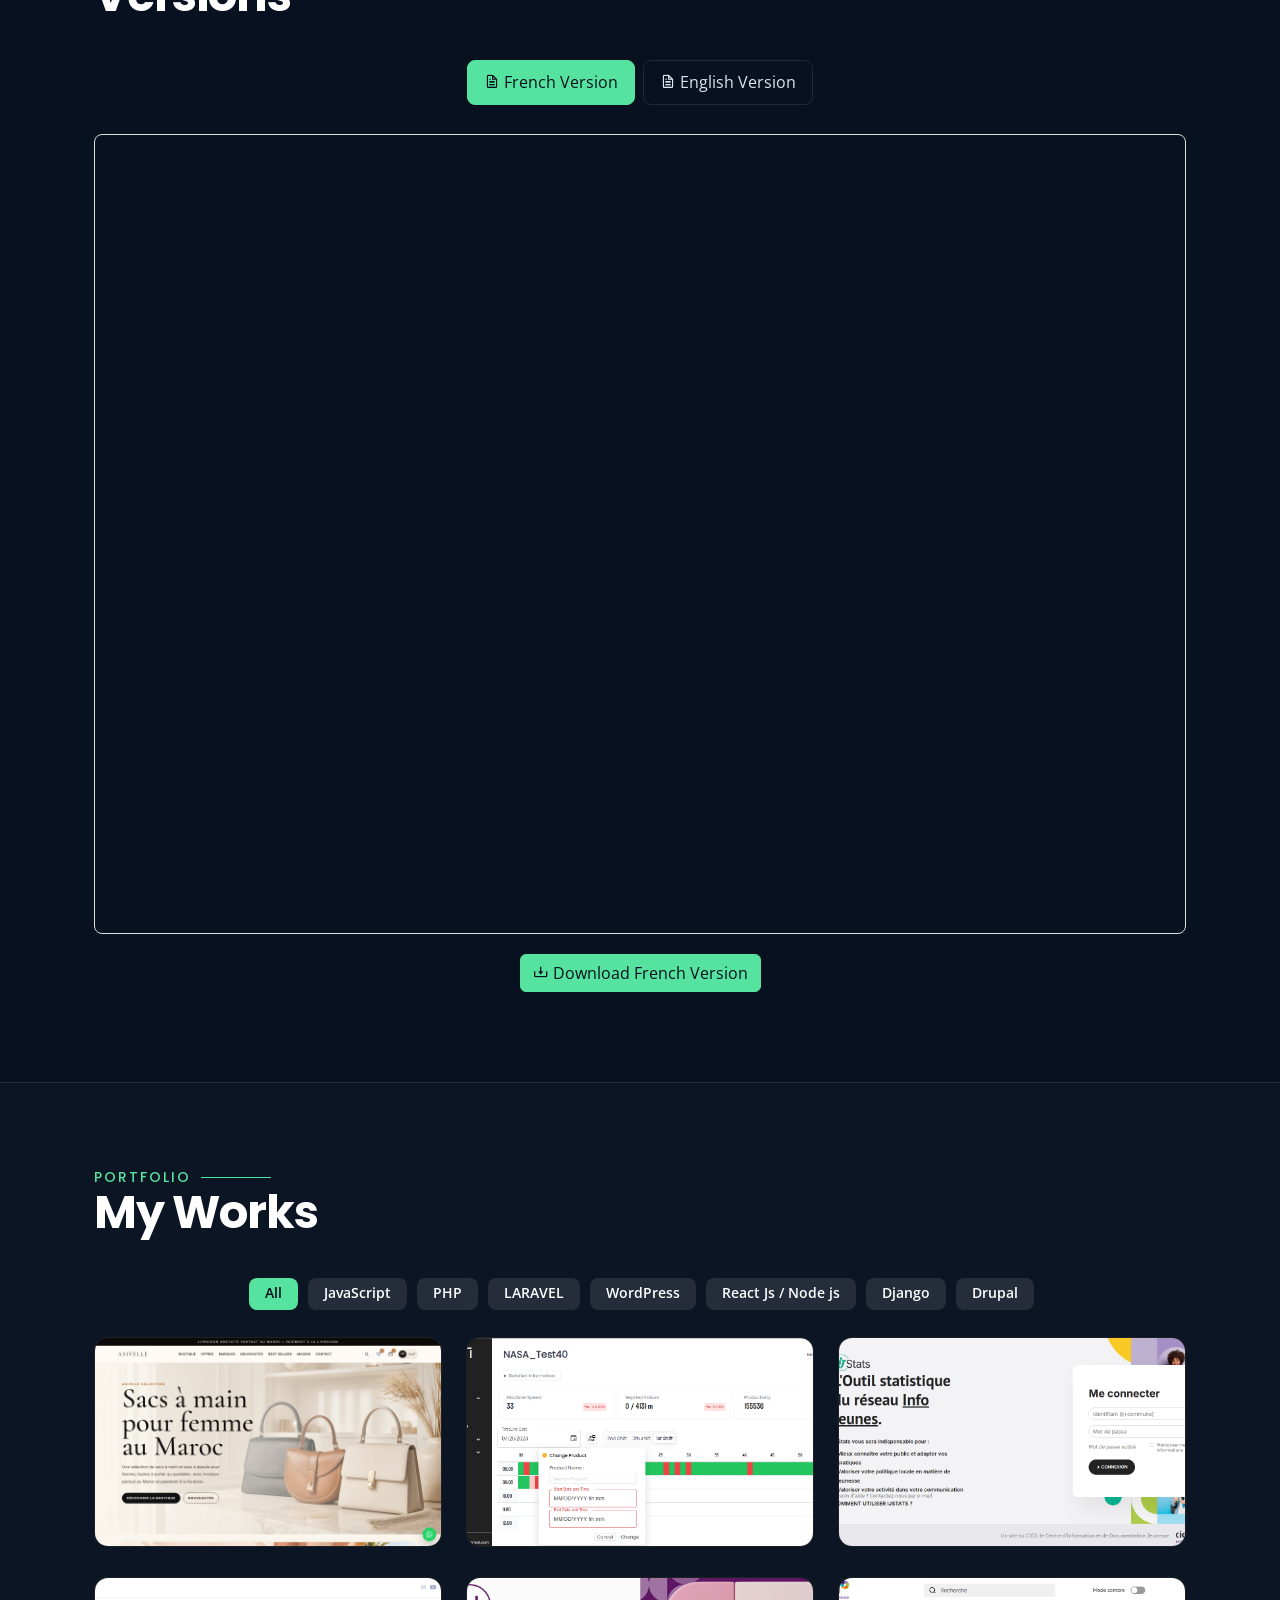
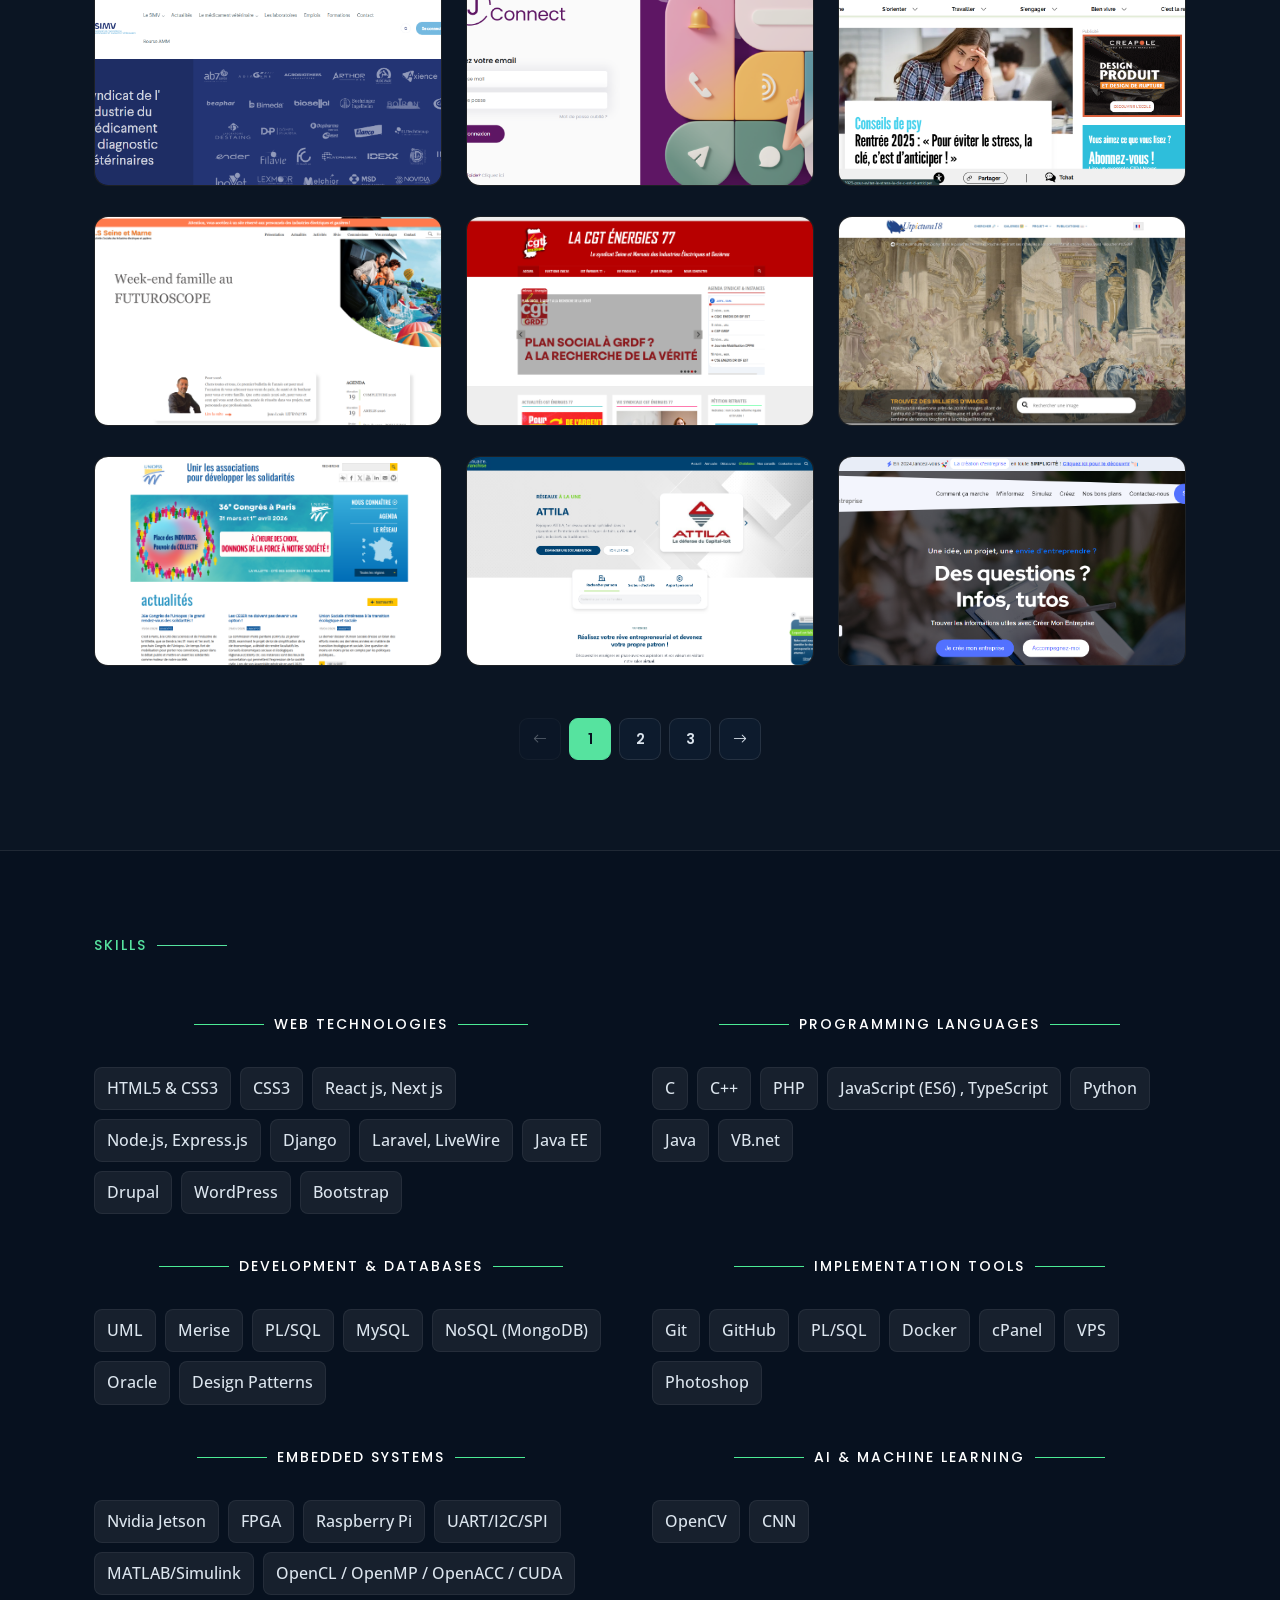
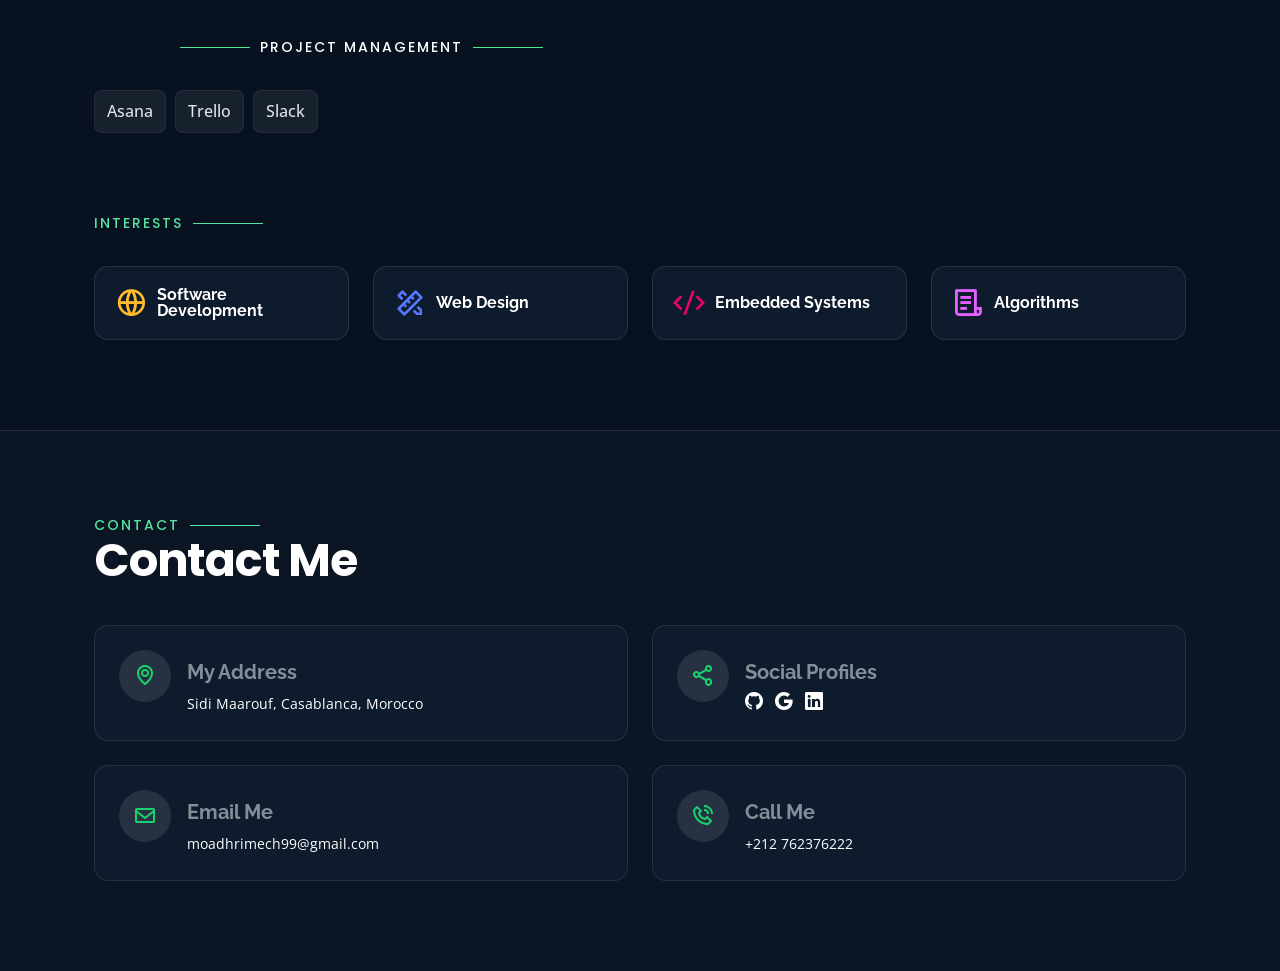
==== commit 2d3b10f6: "add netpulse project" ====
--- a/index.html
+++ b/index.html
@@ -913,7 +913,7 @@
   <script src="/assets/vendor/bootstrap/js/bootstrap.bundle.min.js"></script>
   <script src="/assets/vendor/swiper/swiper-bundle.min.js"></script>
   <script src="/assets/vendor/typed.js/typed.min.js"></script>
-  <script src="/assets/js/i18n.js"></script>
+  <script src="/assets/js/i18n.js?v=20261124-netpulse"></script>
   <script type="text/javascript">
     // Typed.js
     var typed = new Typed(".typing", {
@@ -954,7 +954,7 @@
   </script>
   <!-- Template Main JS File -->
   <script src="/assets/js/main.js"></script>
-  <script src="/assets/js/portfolio.js"></script>
+  <script src="/assets/js/portfolio.js?v=20261124-netpulse"></script>
 </body>
 
 </html>
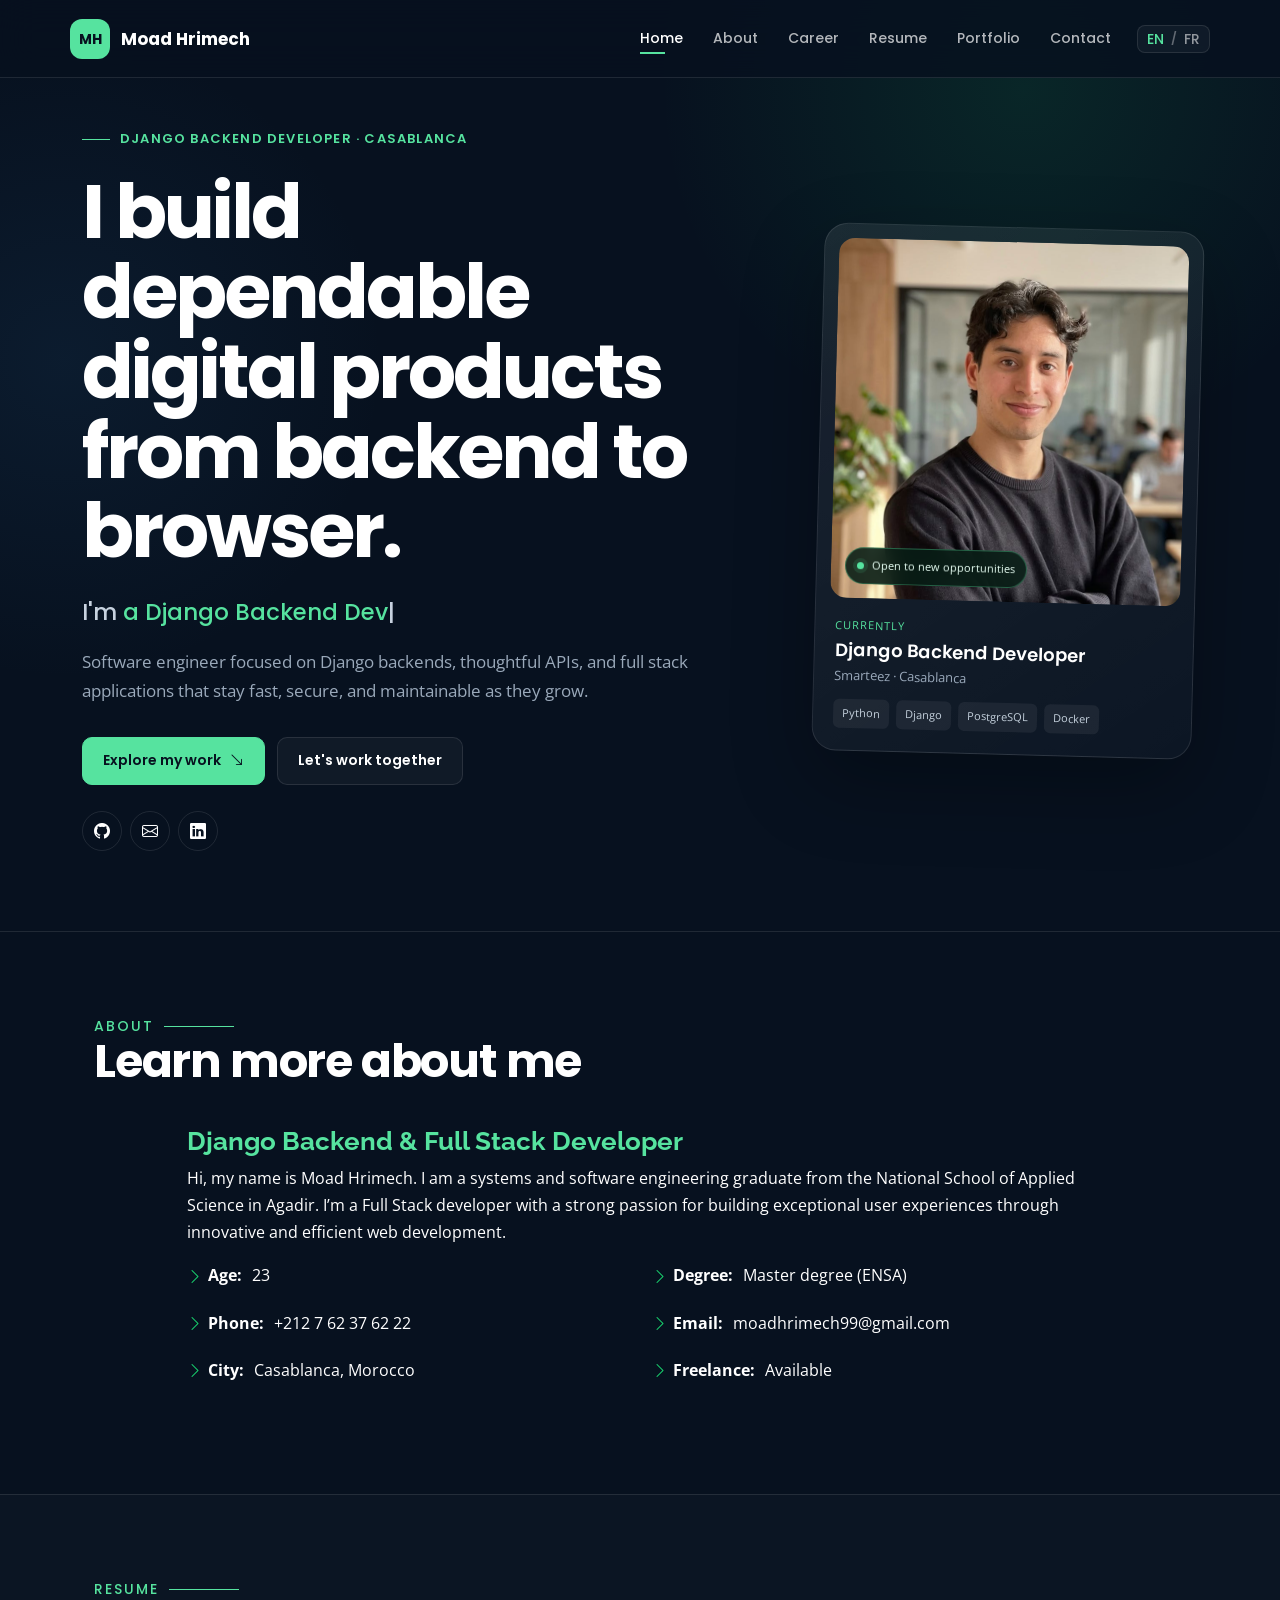
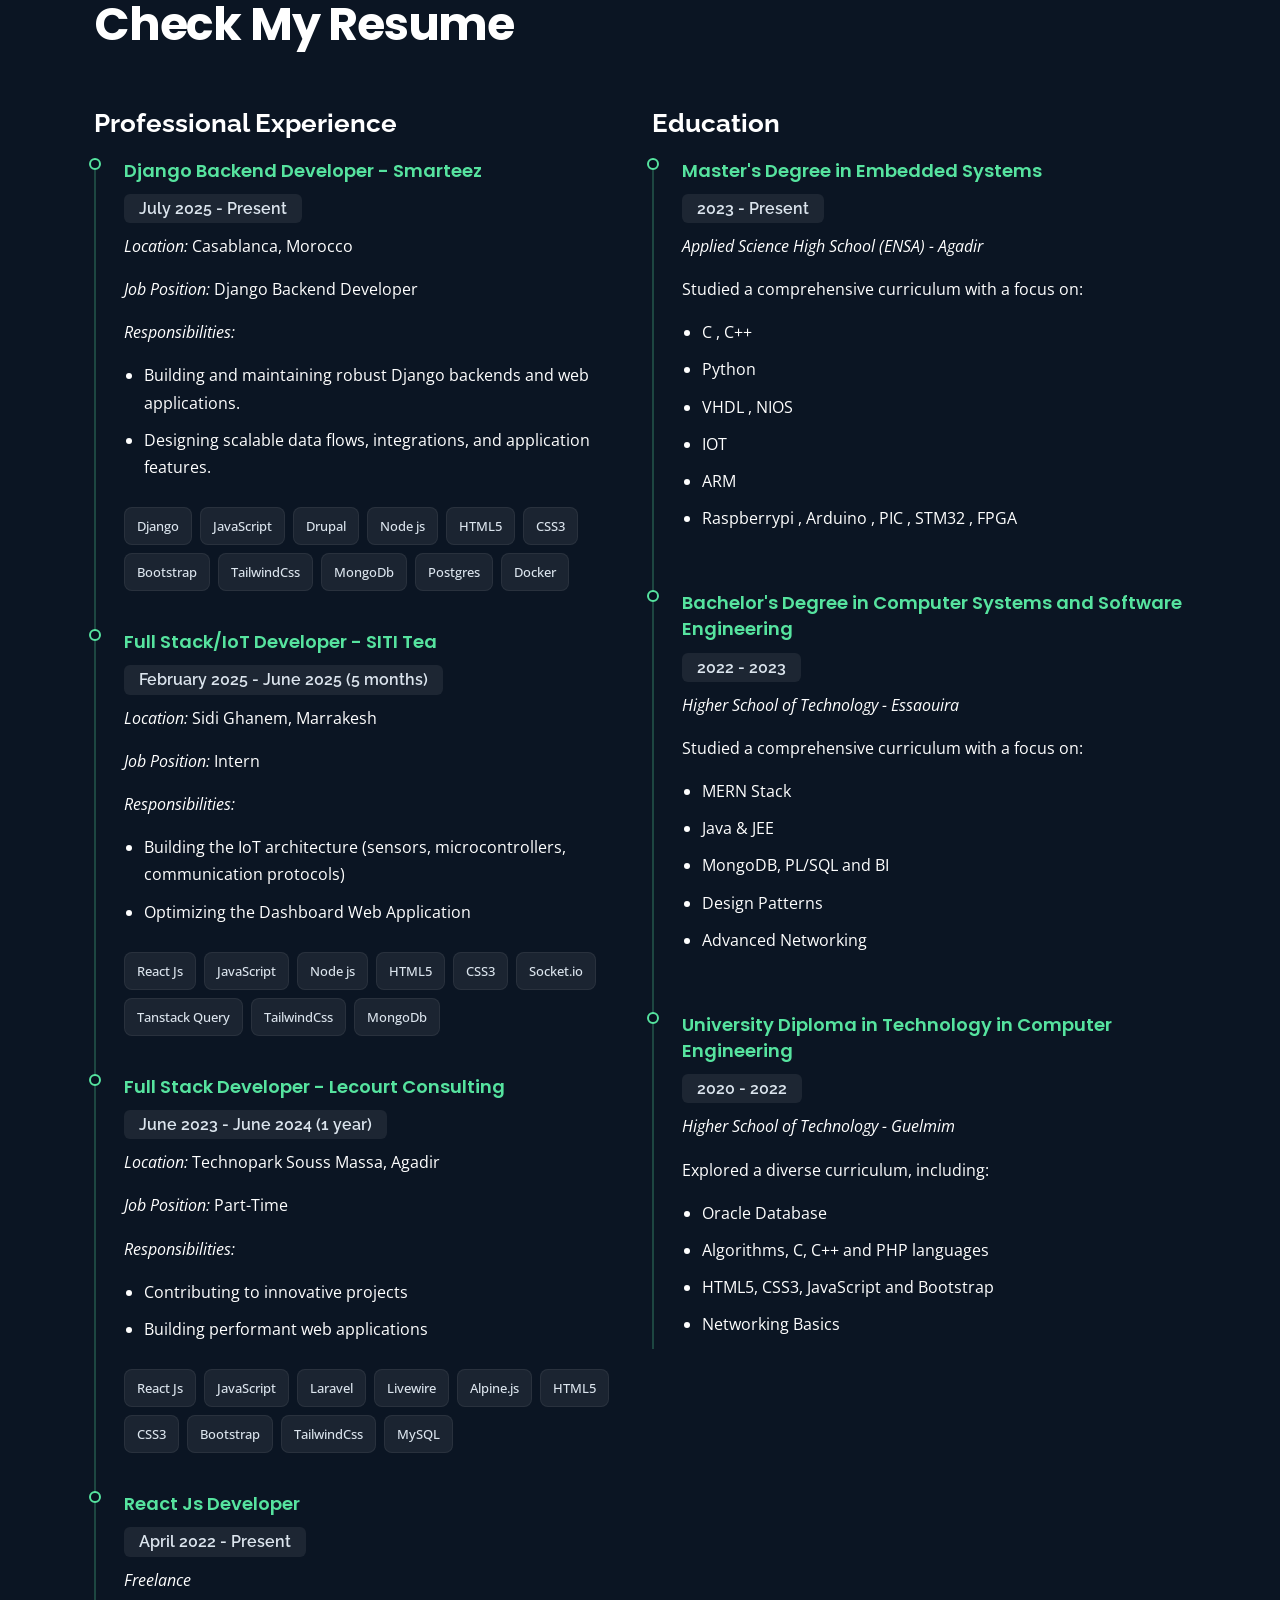
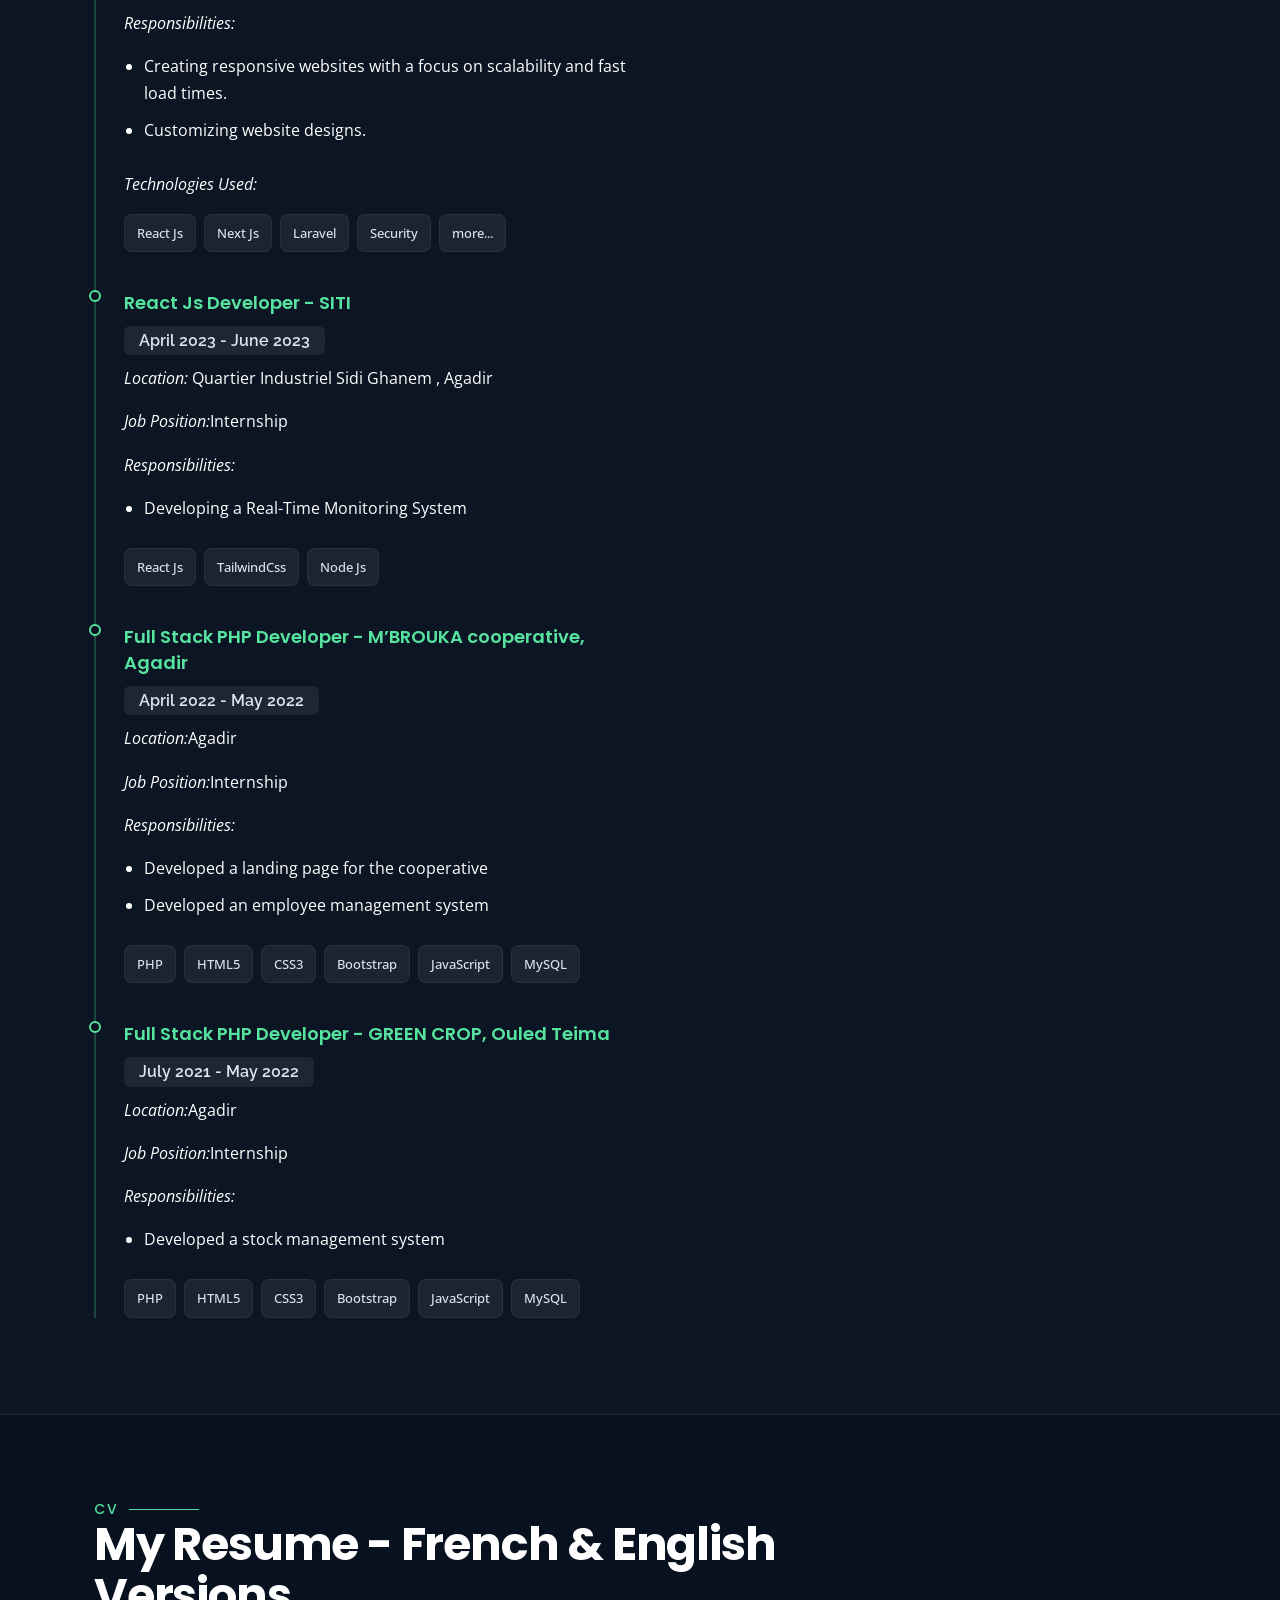
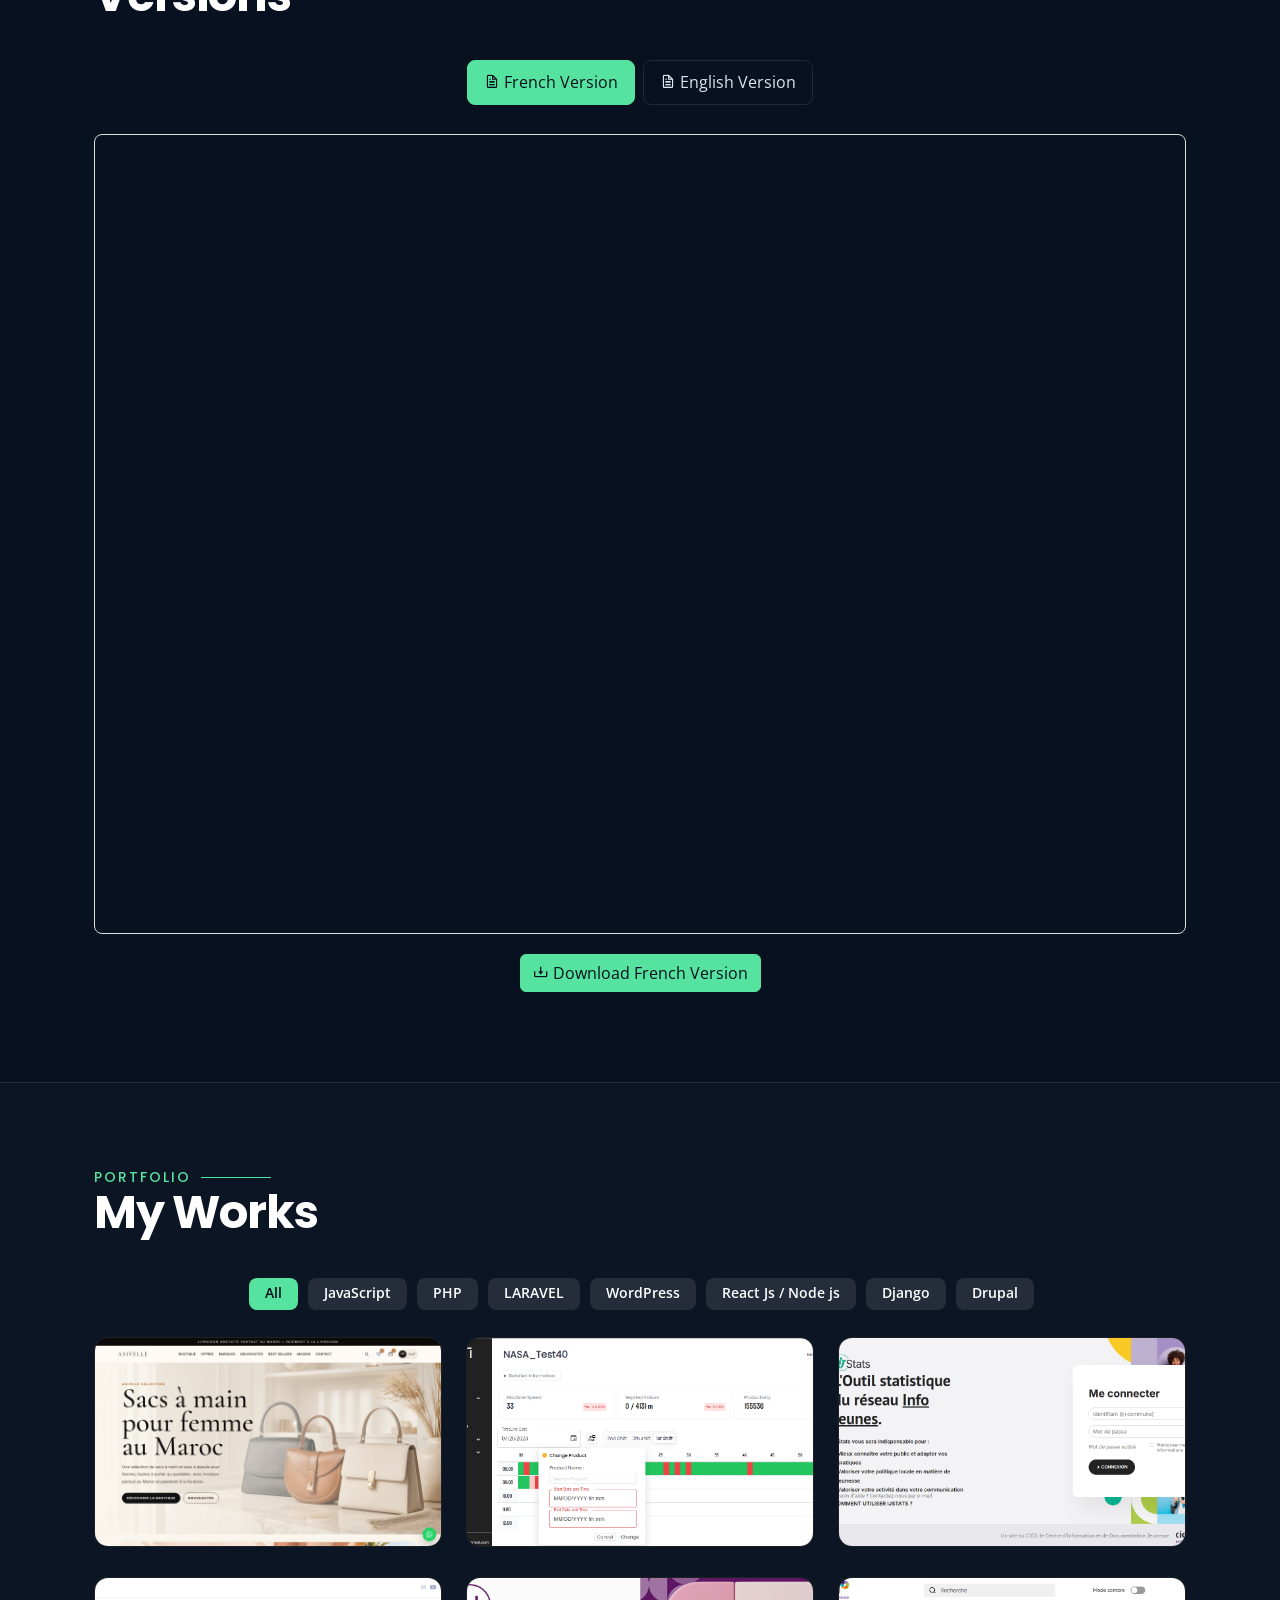
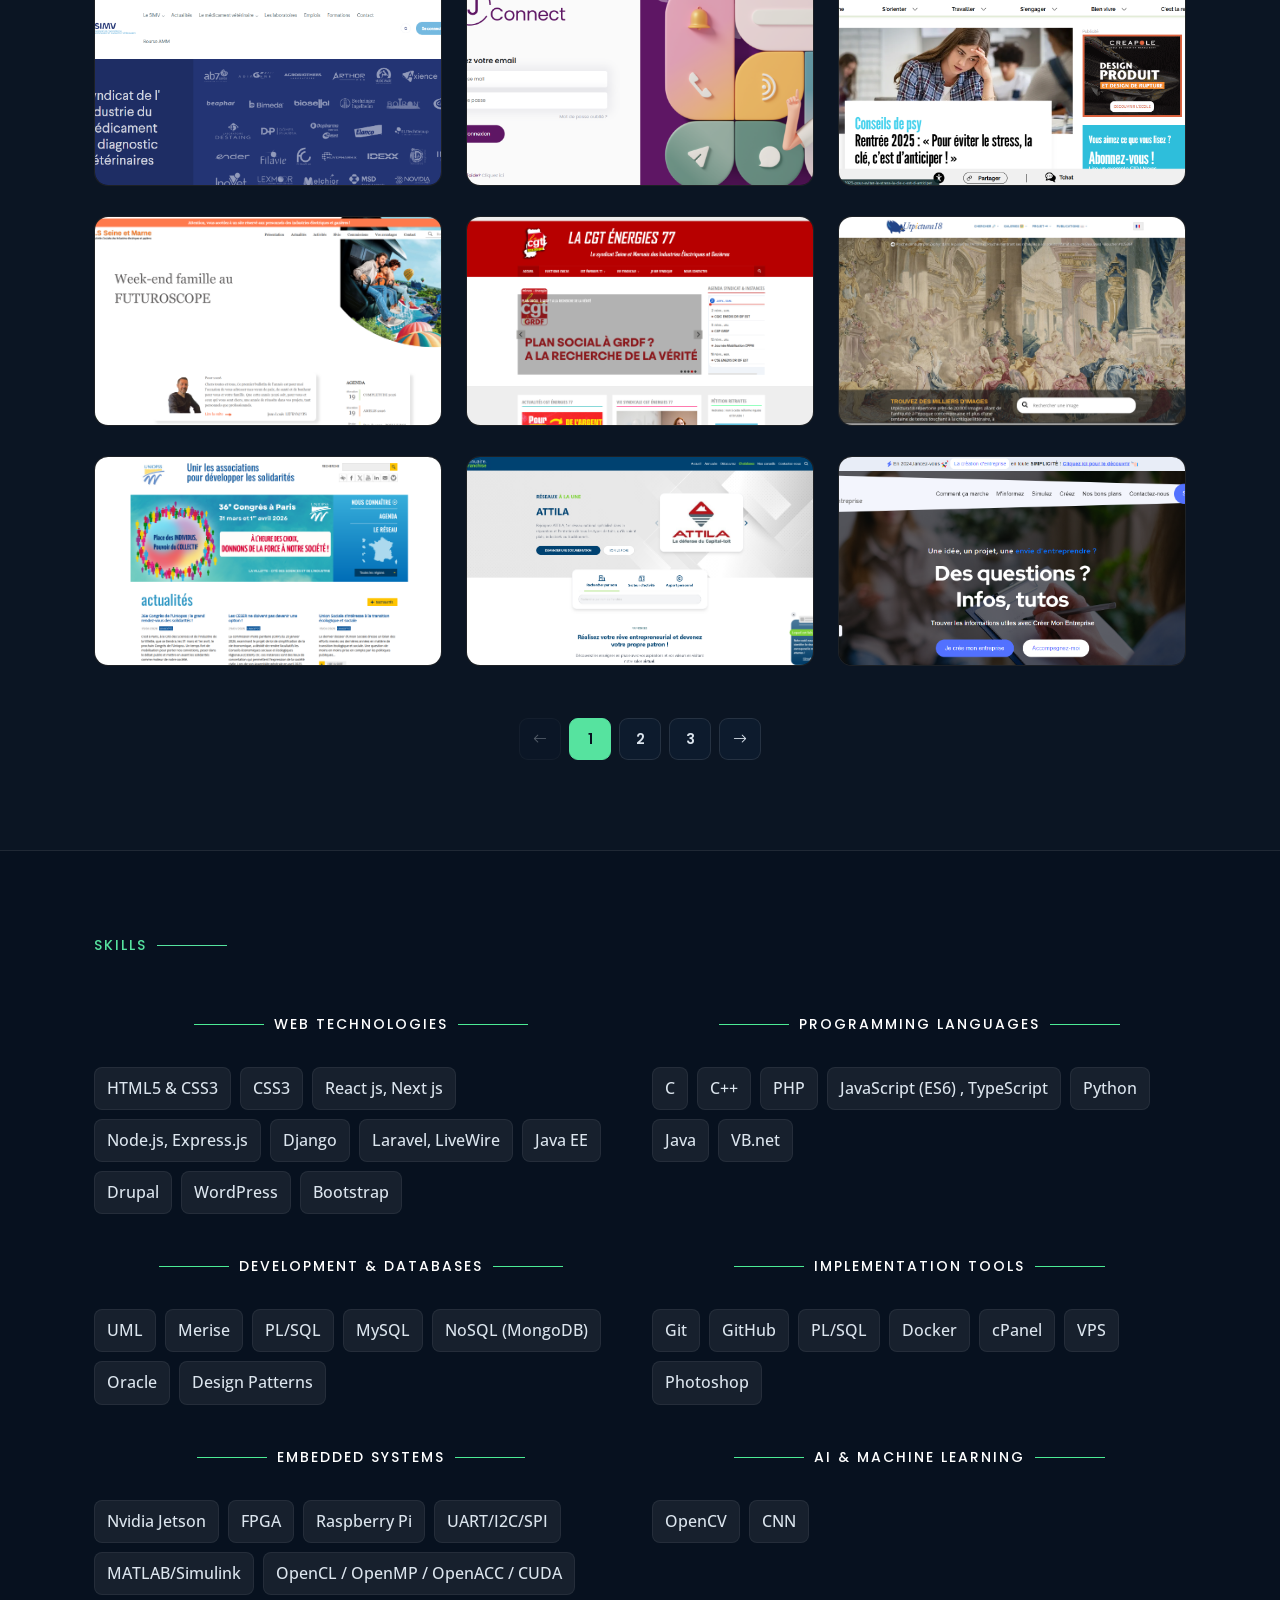
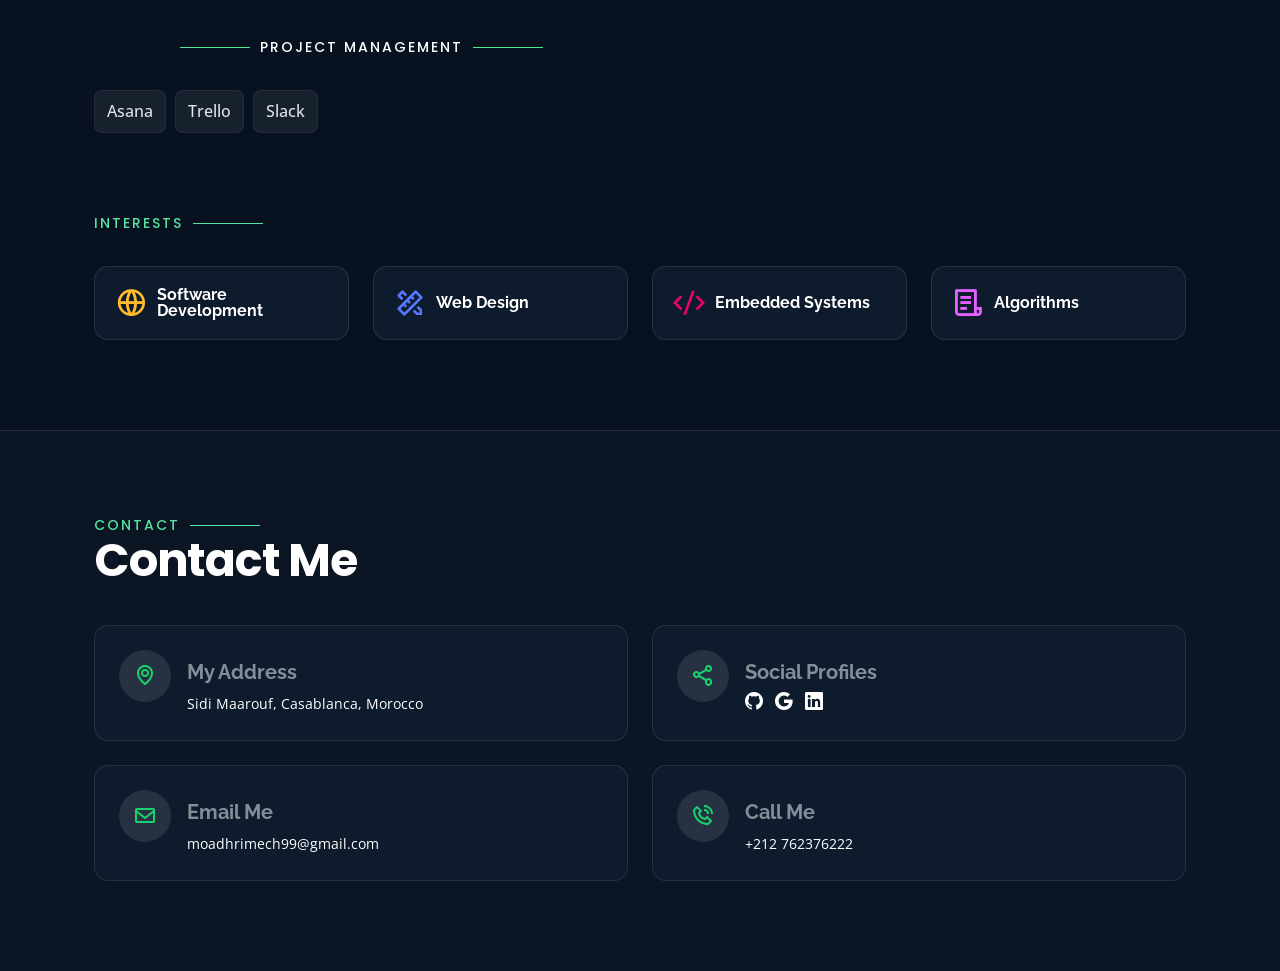
==== commit 12731f58: "add network watcher project" ====
--- a/index.html
+++ b/index.html
@@ -913,7 +913,7 @@
   <script src="/assets/vendor/bootstrap/js/bootstrap.bundle.min.js"></script>
   <script src="/assets/vendor/swiper/swiper-bundle.min.js"></script>
   <script src="/assets/vendor/typed.js/typed.min.js"></script>
-  <script src="/assets/js/i18n.js?v=20261124-netpulse"></script>
+  <script src="/assets/js/i18n.js?v=20261124-netguard"></script>
   <script type="text/javascript">
     // Typed.js
     var typed = new Typed(".typing", {
@@ -954,7 +954,7 @@
   </script>
   <!-- Template Main JS File -->
   <script src="/assets/js/main.js"></script>
-  <script src="/assets/js/portfolio.js?v=20261124-netpulse"></script>
+  <script src="/assets/js/portfolio.js?v=20261124-netguard"></script>
 </body>
 
 </html>
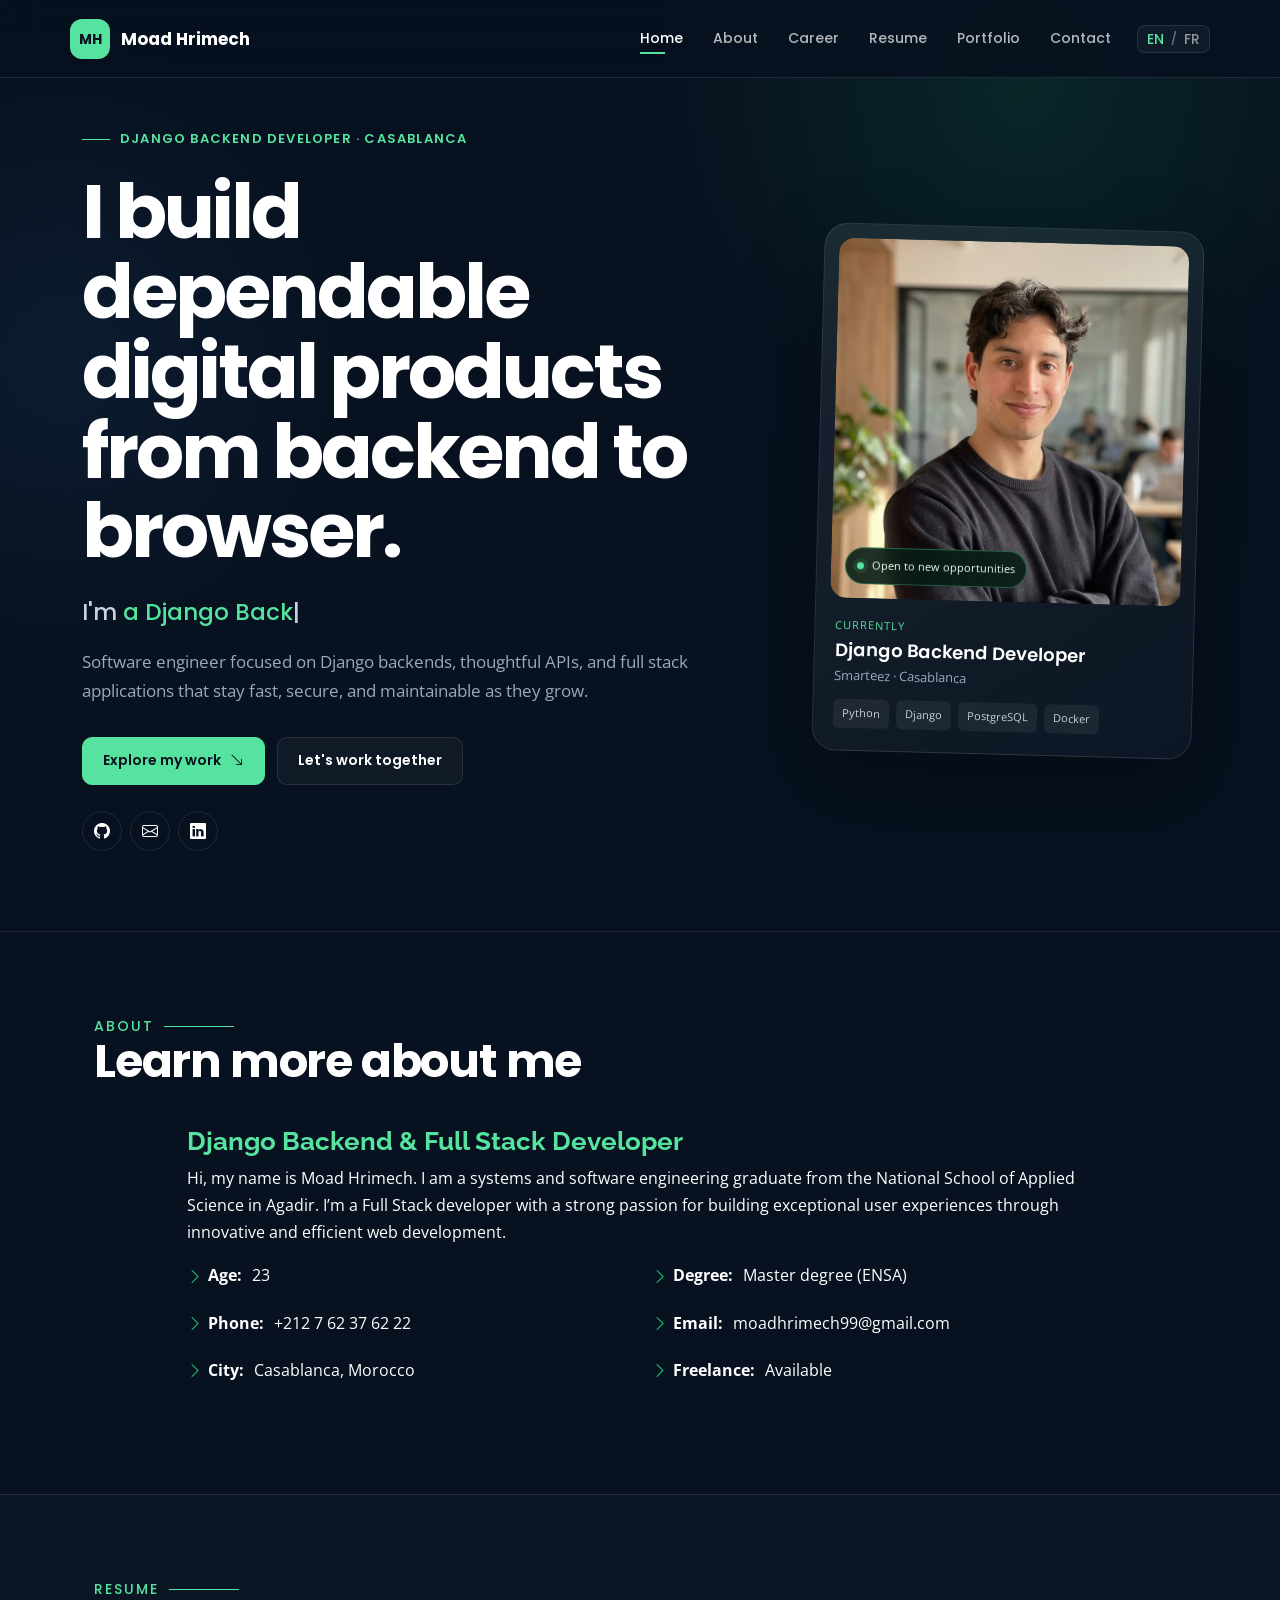
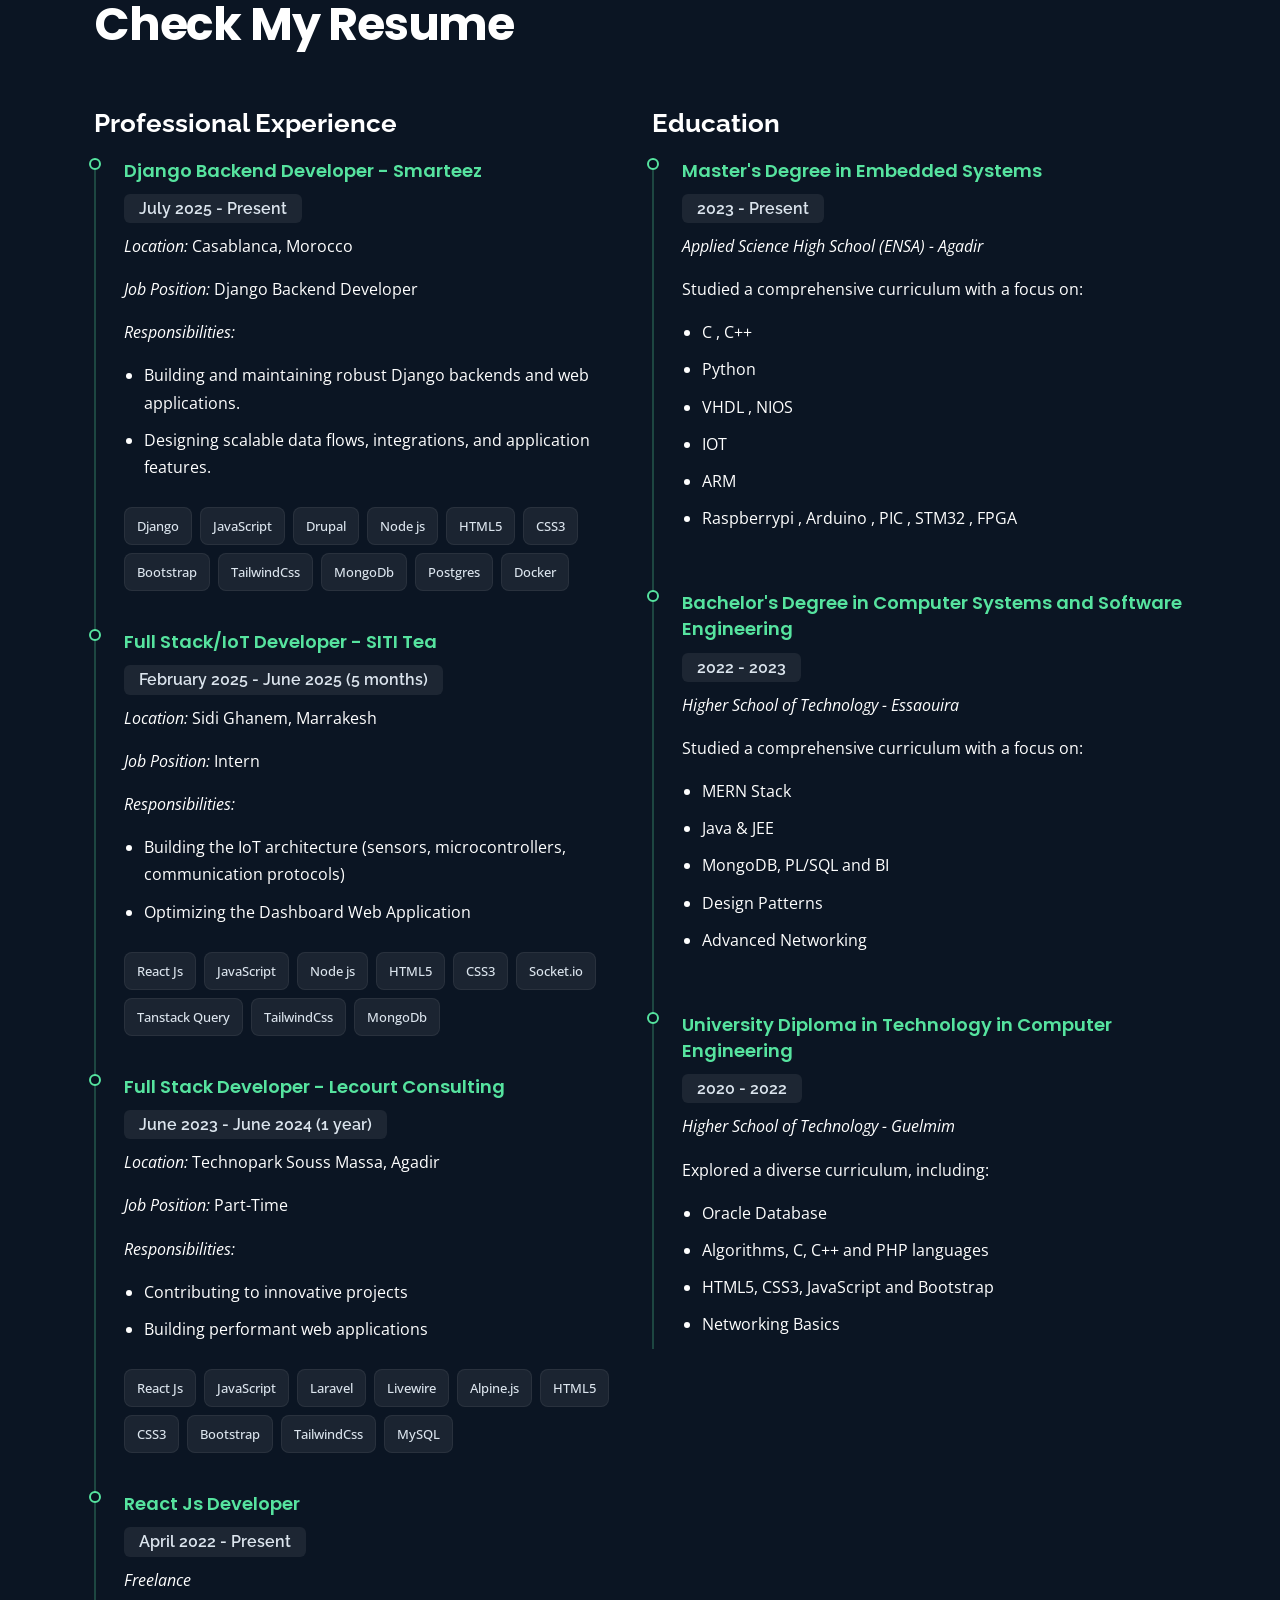
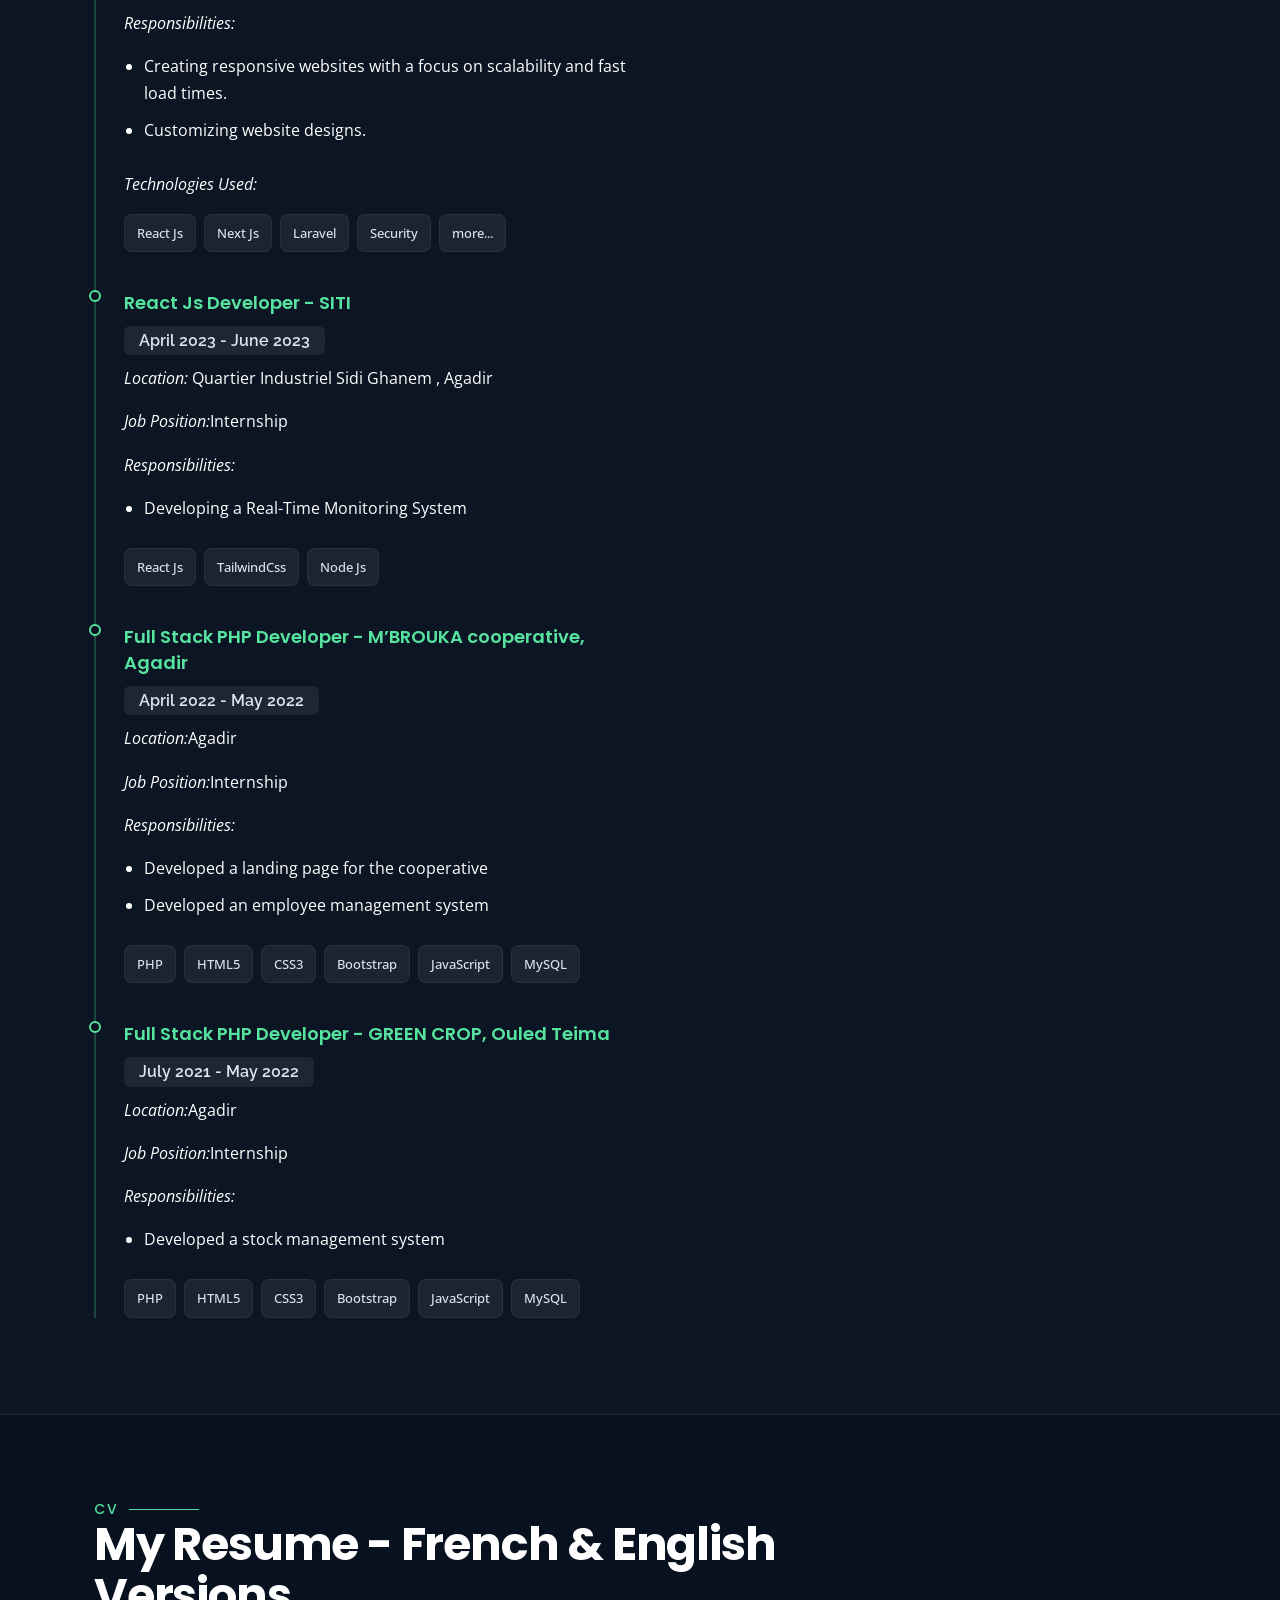
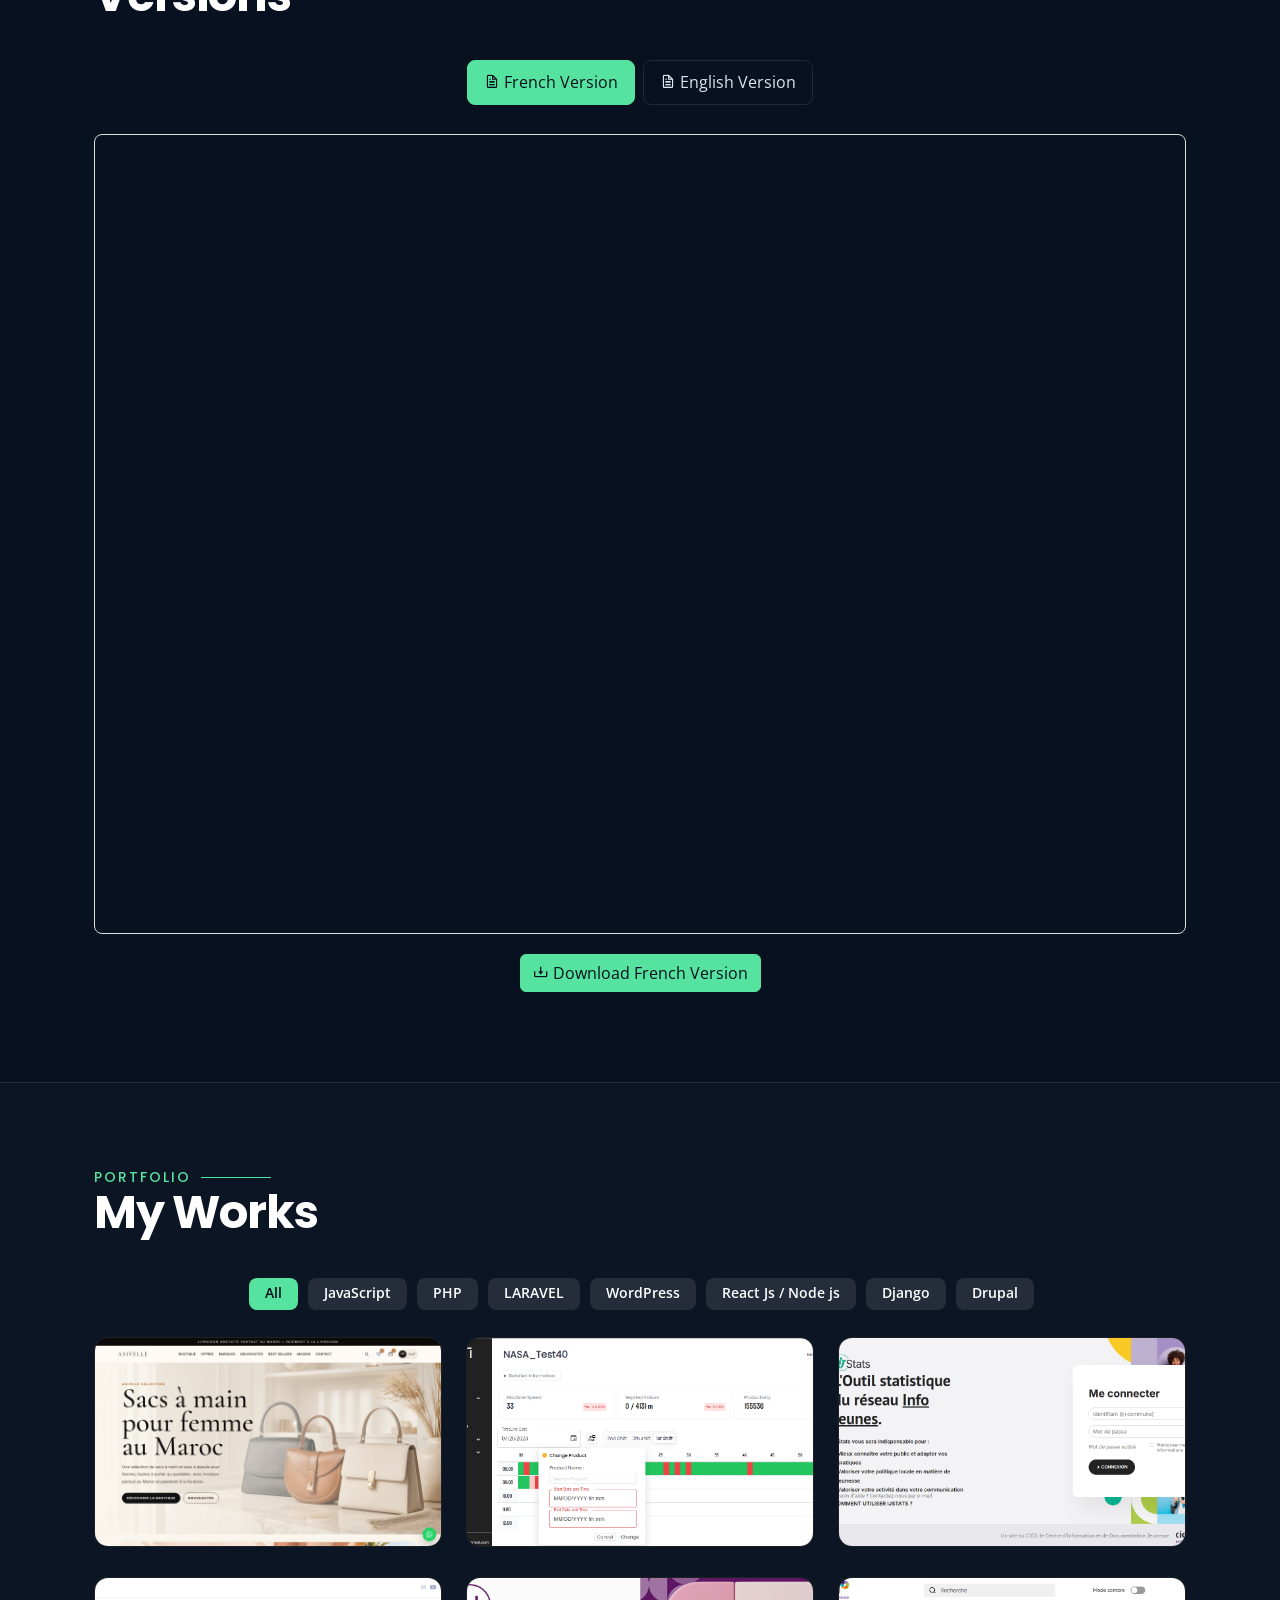
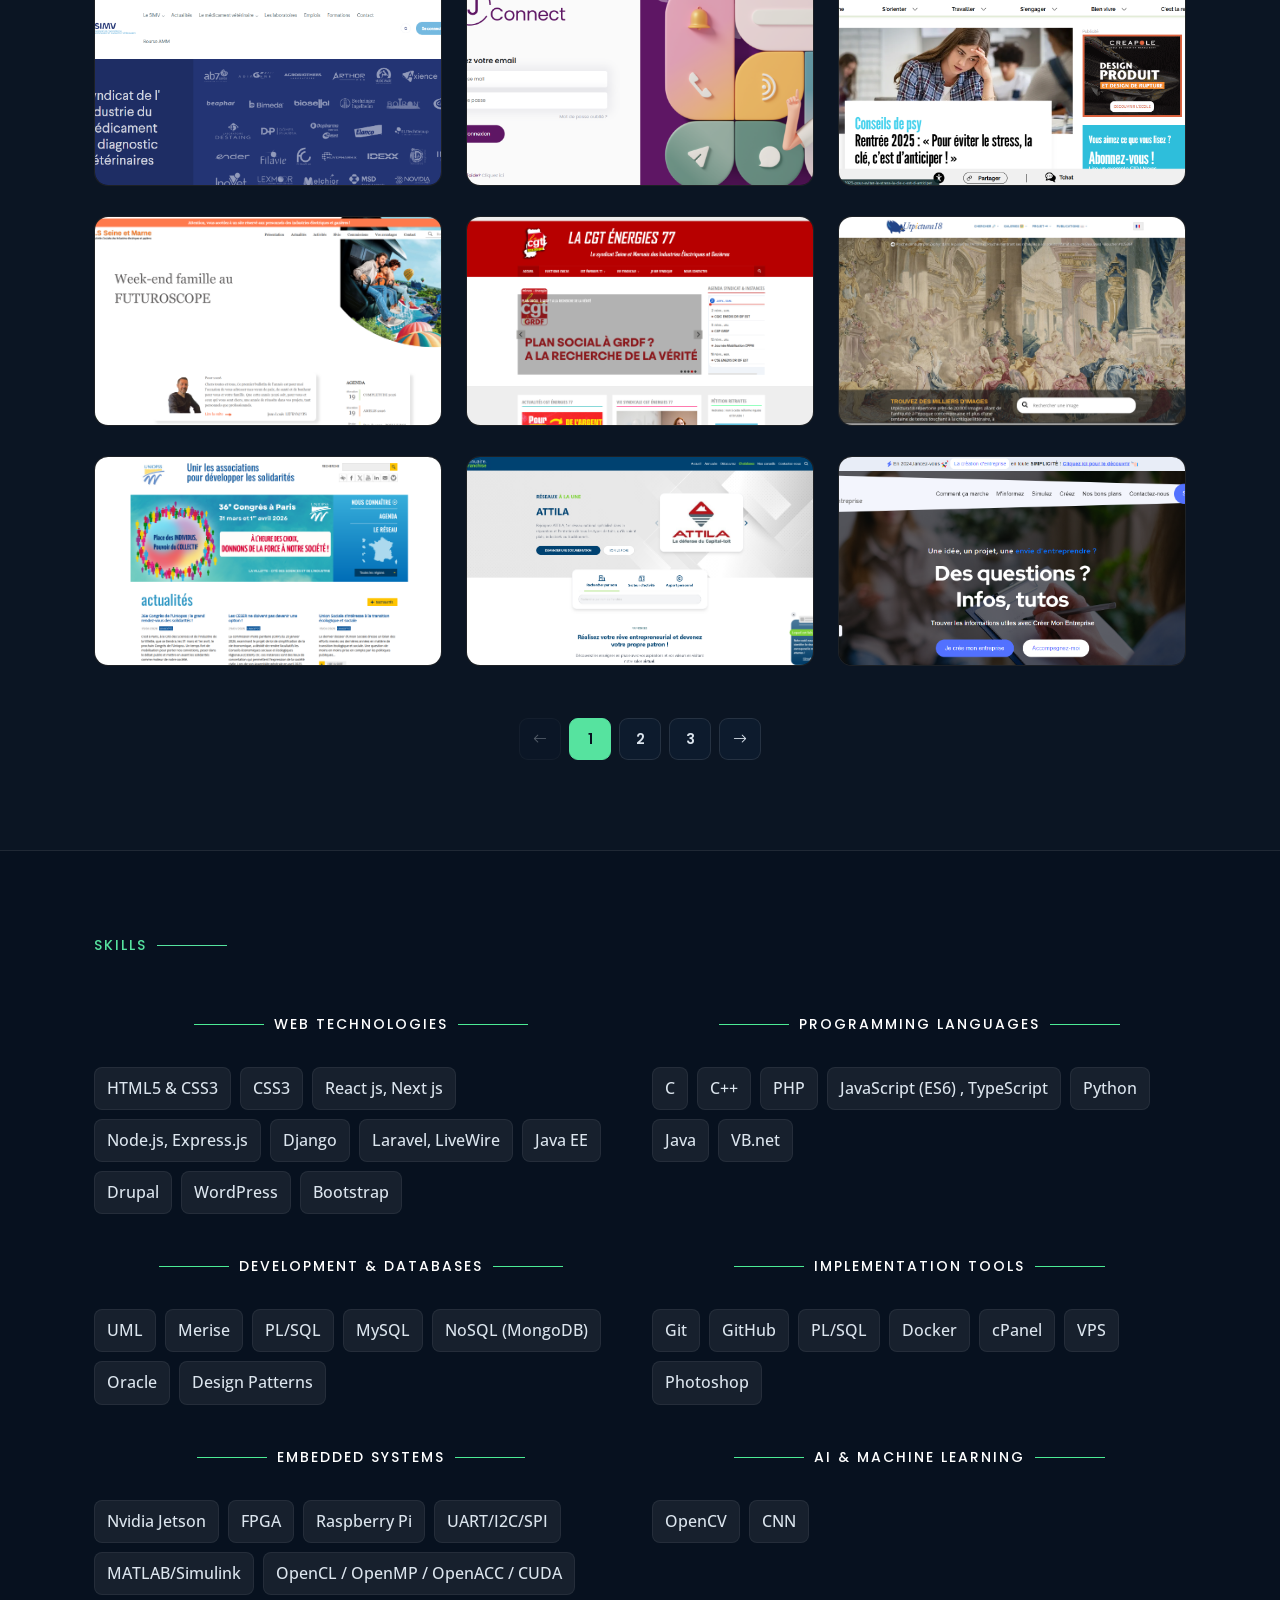
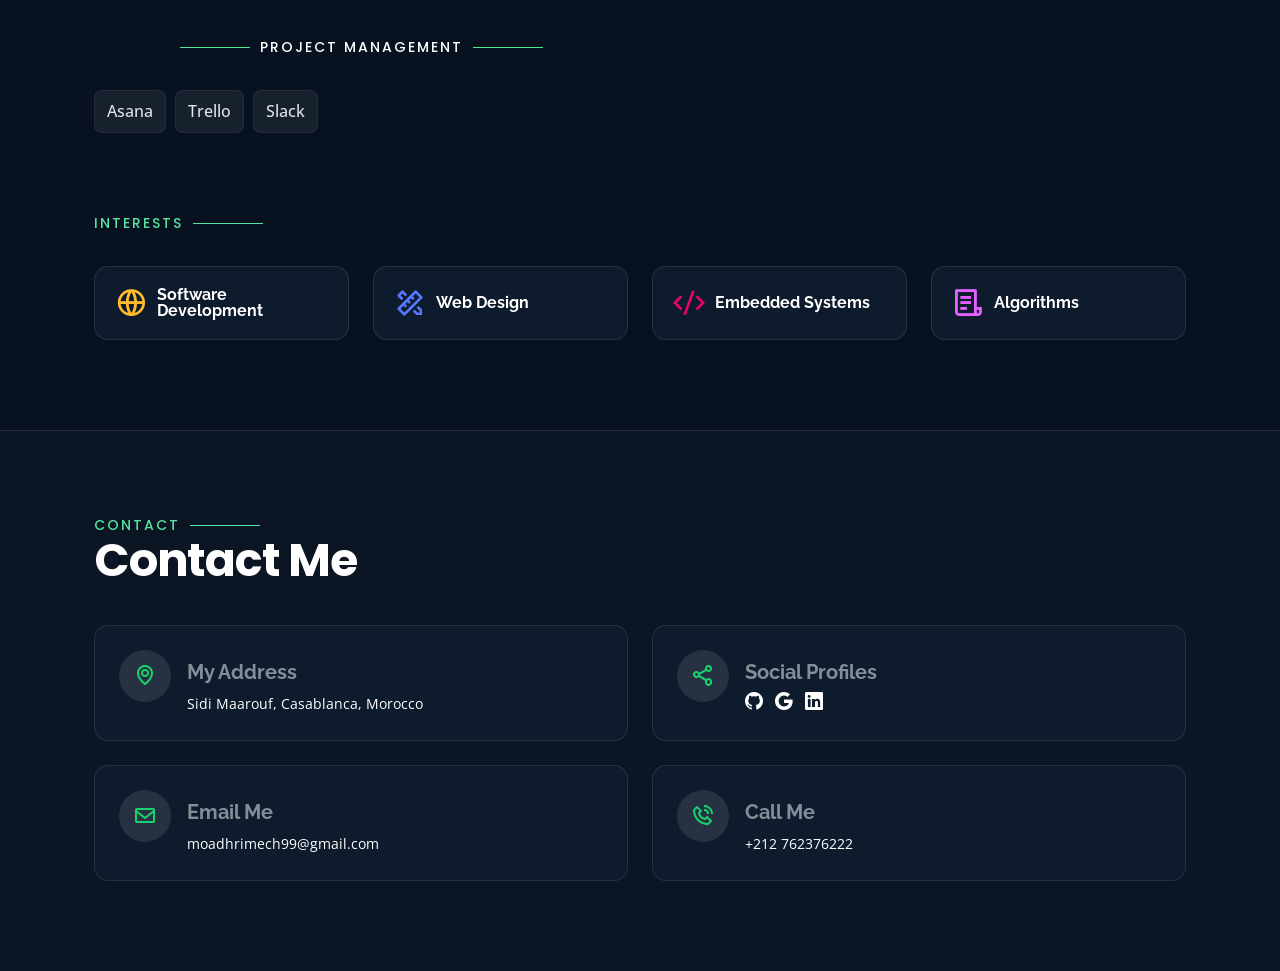
==== commit c5b716d3: "add image data extracter project" ====
--- a/index.html
+++ b/index.html
@@ -913,7 +913,7 @@
   <script src="/assets/vendor/bootstrap/js/bootstrap.bundle.min.js"></script>
   <script src="/assets/vendor/swiper/swiper-bundle.min.js"></script>
   <script src="/assets/vendor/typed.js/typed.min.js"></script>
-  <script src="/assets/js/i18n.js?v=20261124-netguard"></script>
+  <script src="/assets/js/i18n.js?v=20261125-imageintel"></script>
   <script type="text/javascript">
     // Typed.js
     var typed = new Typed(".typing", {
@@ -954,7 +954,7 @@
   </script>
   <!-- Template Main JS File -->
   <script src="/assets/js/main.js"></script>
-  <script src="/assets/js/portfolio.js?v=20261124-netguard"></script>
+  <script src="/assets/js/portfolio.js?v=20261125-imageintel"></script>
 </body>
 
 </html>
